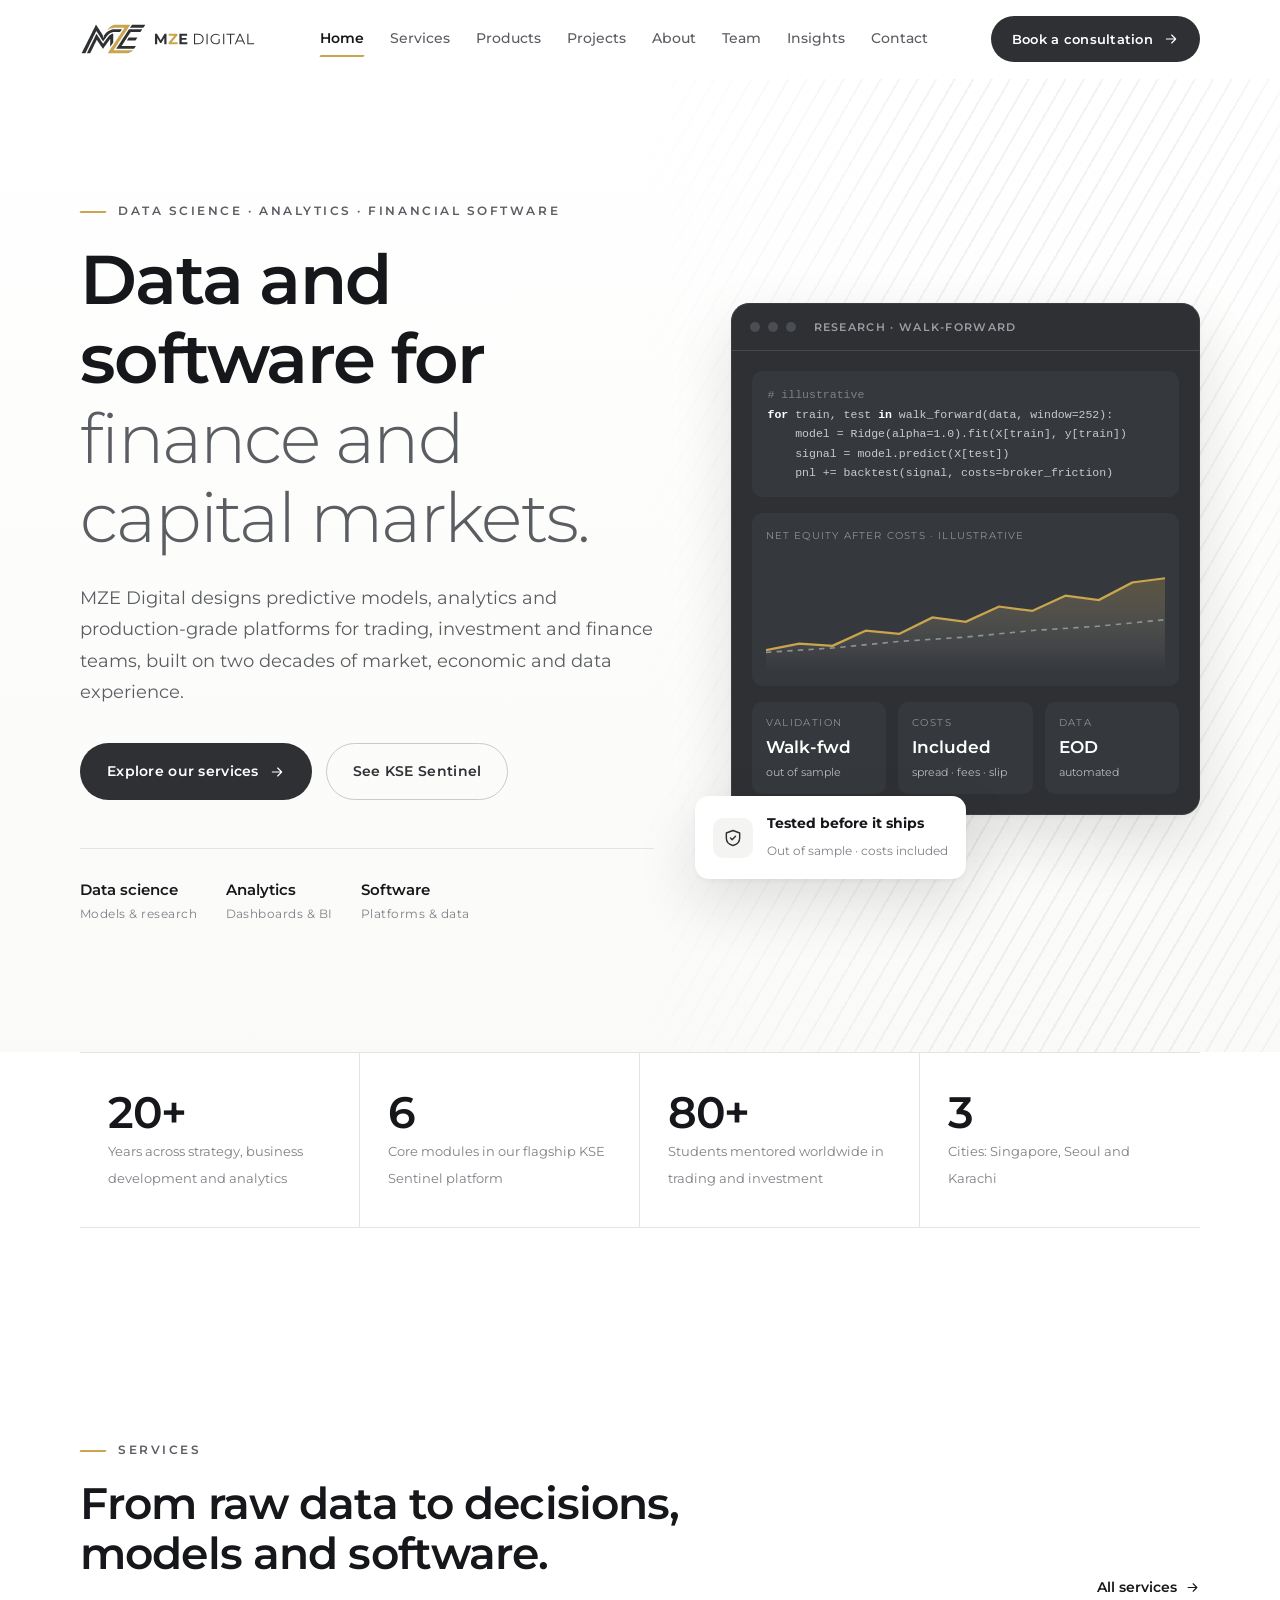
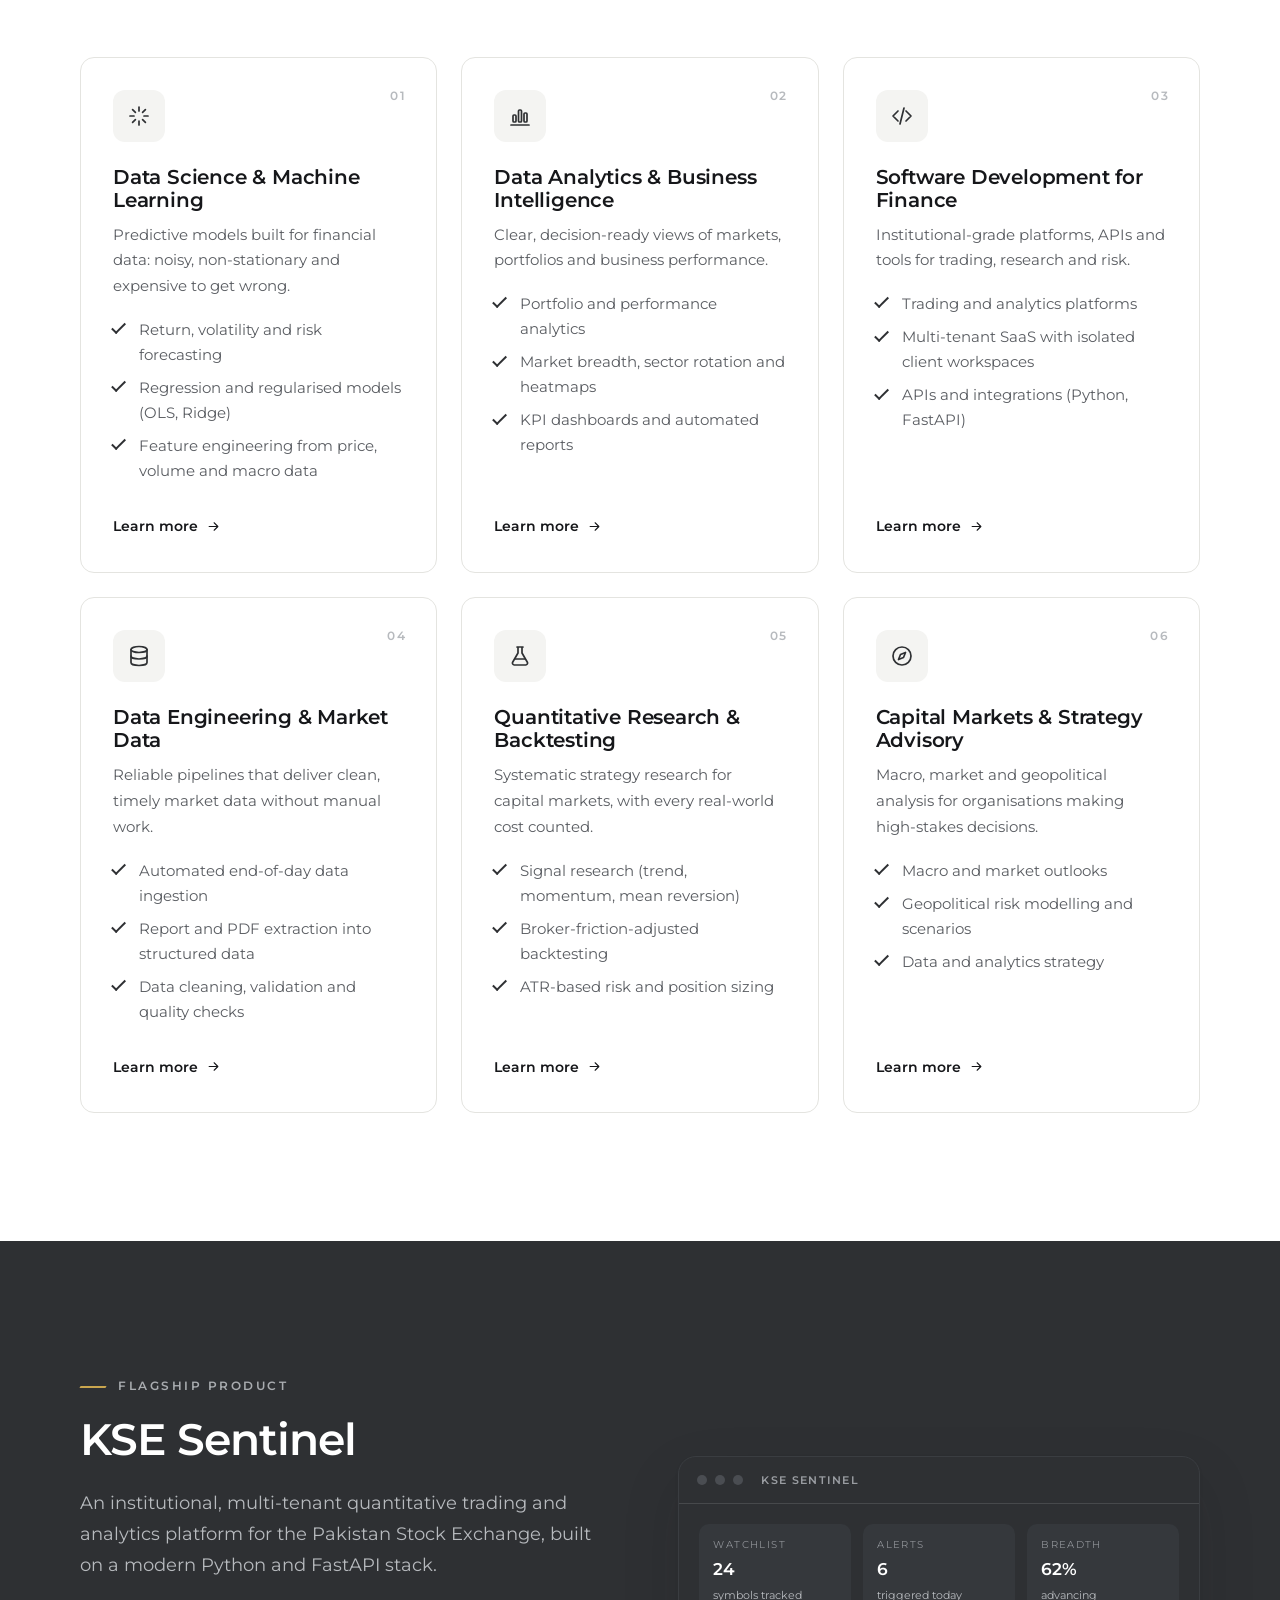
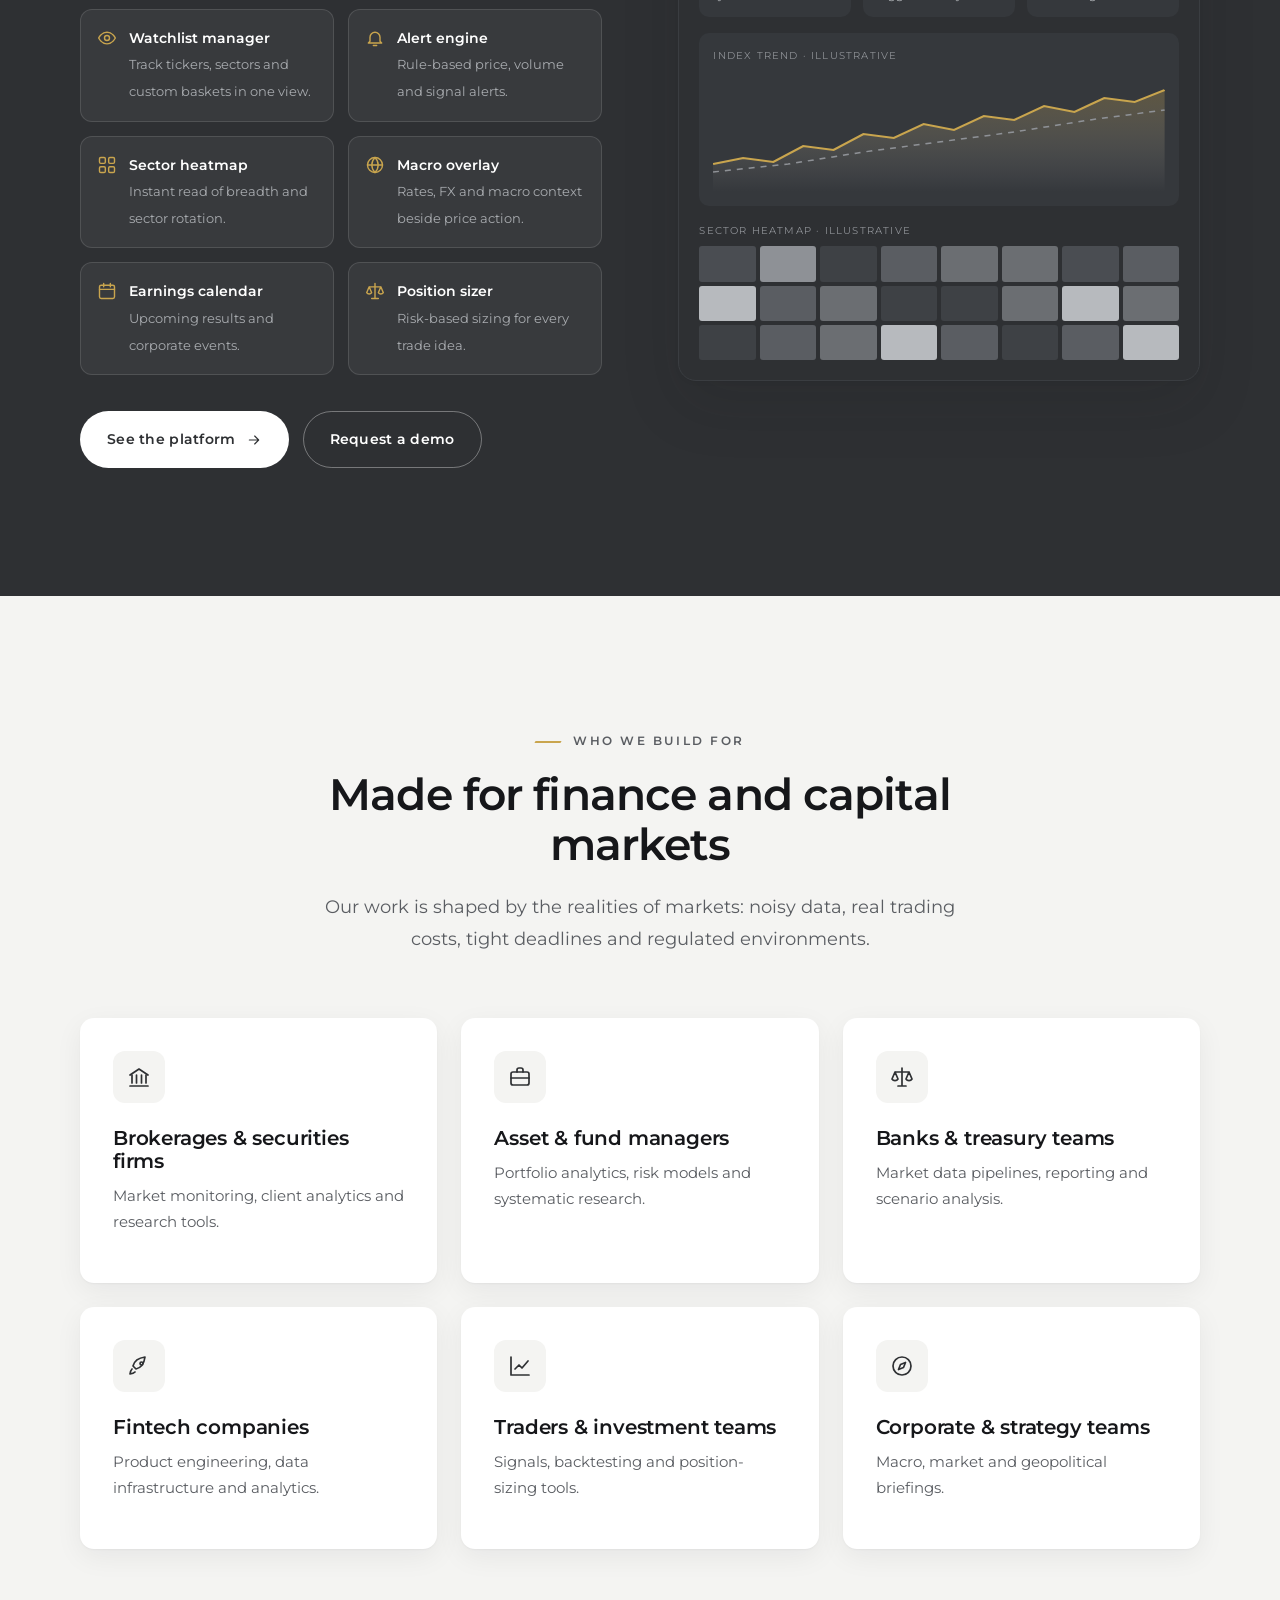
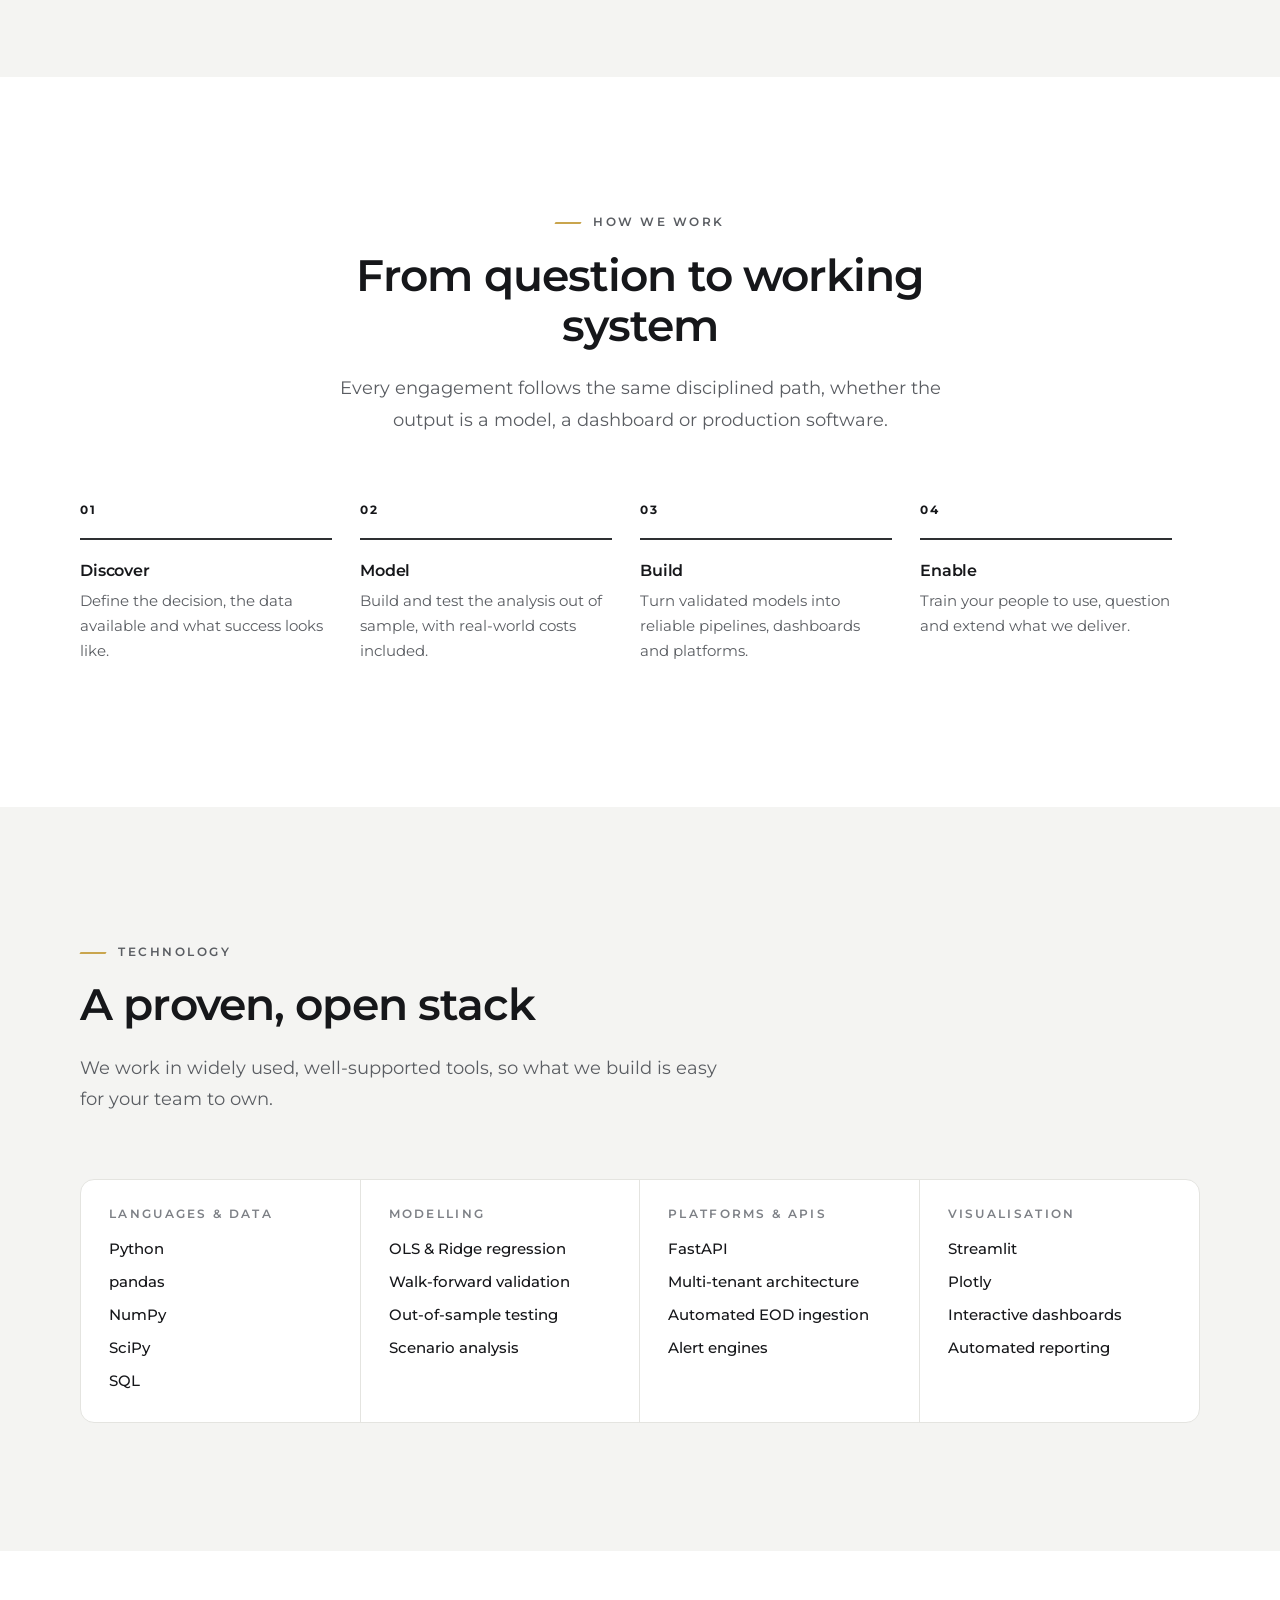
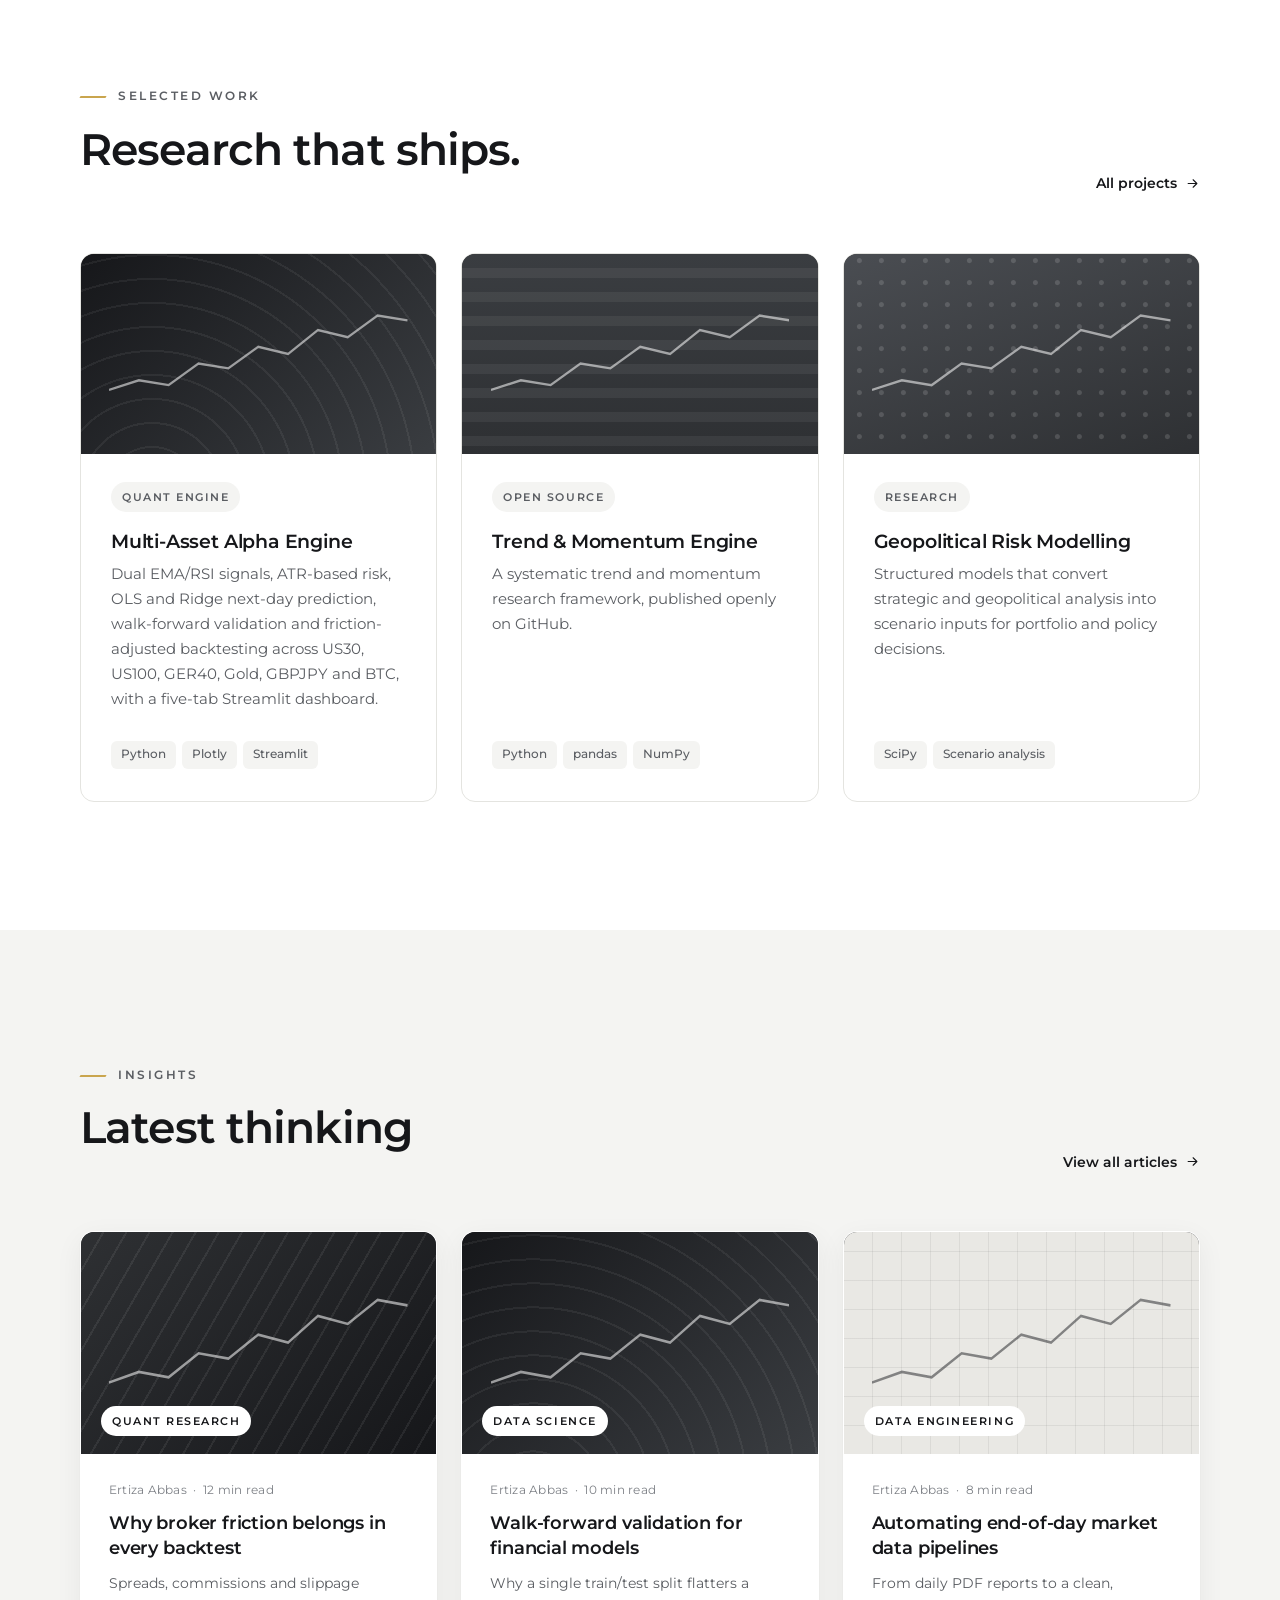
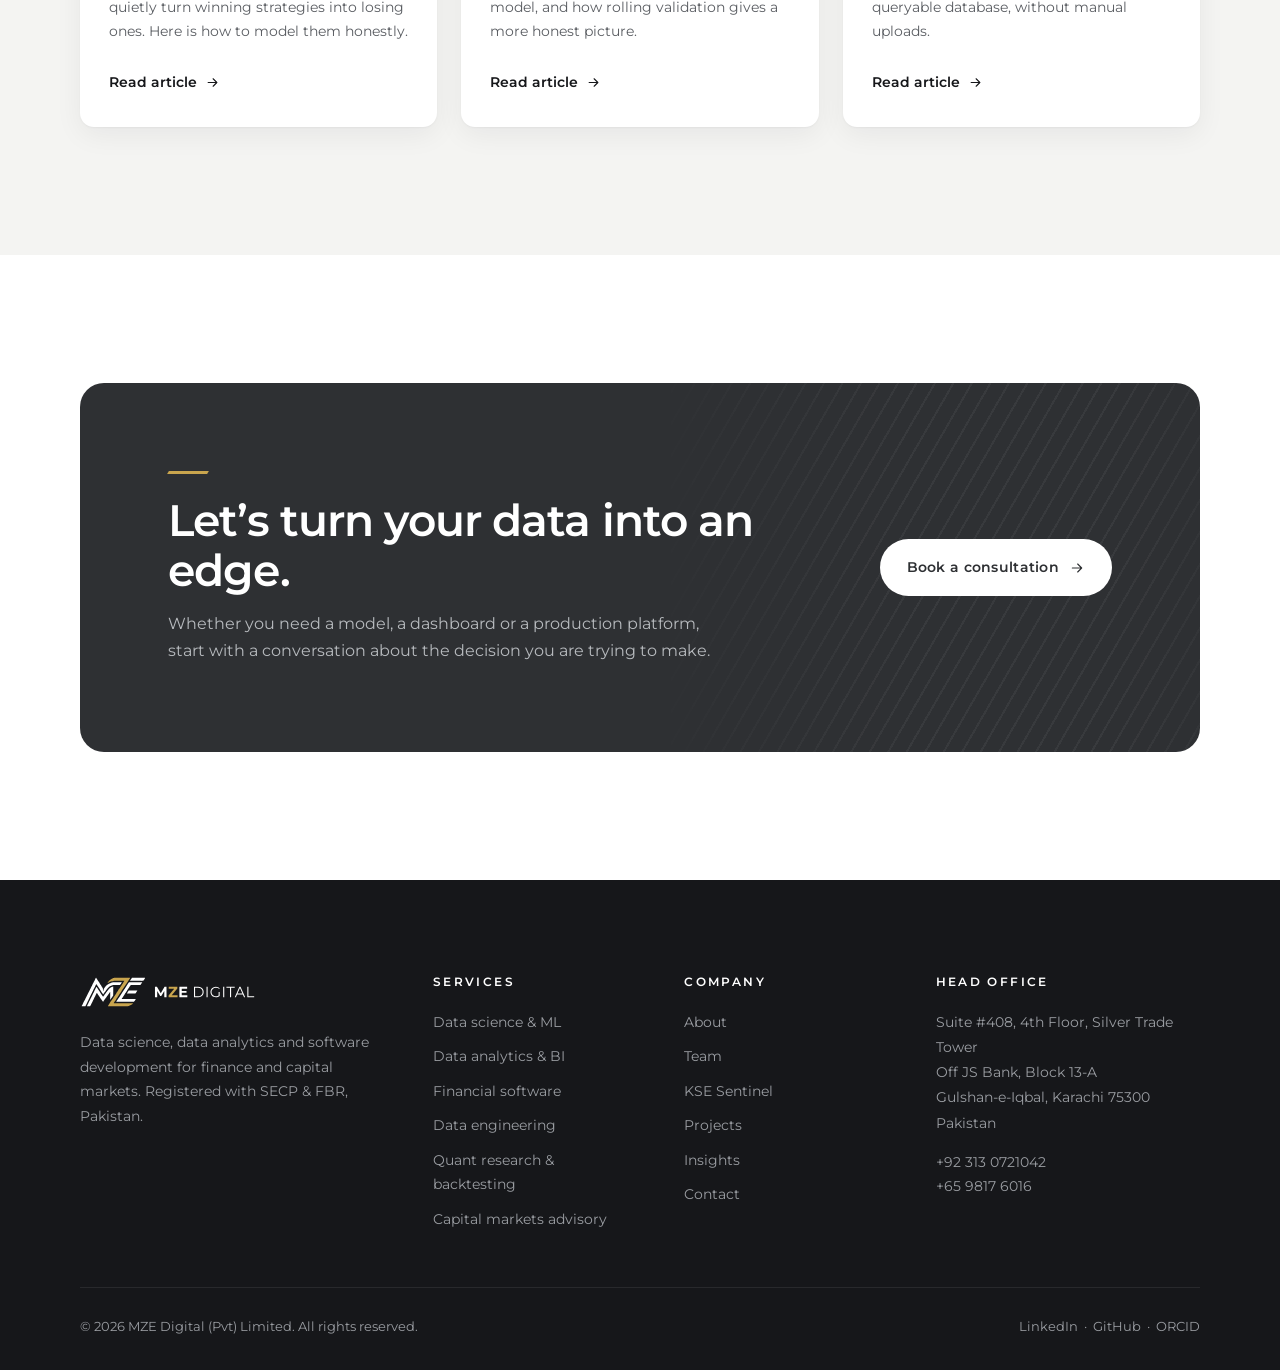
==== index.html @ d8ae5325 "MZE Digital website: services theme with gold-Z brand" ====
<!DOCTYPE html>
<html lang="en" class="no-js">
<head>
<meta charset="utf-8">
<meta name="viewport" content="width=device-width, initial-scale=1">
<title>MZE Digital — Data Science, Analytics & Software for Finance</title>
<meta name="description" content="MZE Digital builds predictive models, analytics and institutional-grade software for finance and capital markets.">
<link rel="canonical" href="https://www.mzedigital.com/">
<meta property="og:title" content="MZE Digital — Data Science, Analytics & Software for Finance">
<meta property="og:description" content="MZE Digital builds predictive models, analytics and institutional-grade software for finance and capital markets.">
<meta property="og:type" content="website">
<meta property="og:url" content="https://www.mzedigital.com/">
<meta property="og:image" content="https://www.mzedigital.com/assets/img/og-image.png">
<meta property="og:site_name" content="MZE Digital">
<meta name="twitter:card" content="summary_large_image">
<meta name="theme-color" content="#2E3033">
<link rel="icon" href="assets/img/favicon.ico" sizes="any">
<link rel="icon" href="assets/img/favicon.svg" type="image/svg+xml">
<link rel="apple-touch-icon" href="assets/img/apple-touch-icon.png">
<link rel="manifest" href="site.webmanifest">
<link rel="preload" href="assets/fonts/montserrat-latin-400-normal.woff2" as="font" type="font/woff2" crossorigin>
<link rel="preload" href="assets/fonts/montserrat-latin-600-normal.woff2" as="font" type="font/woff2" crossorigin>
<link rel="stylesheet" href="assets/css/style.css">
<script type="application/ld+json">{"@context": "https://schema.org", "@type": "Organization", "name": "MZE Digital (Pvt) Limited", "alternateName": "MZE Digital", "url": "https://www.mzedigital.com", "logo": "https://www.mzedigital.com/assets/img/icon-512.png", "description": "Data science, data analytics and software development for finance and capital markets.", "address": {"@type": "PostalAddress", "streetAddress": "Suite #408, 4th Floor, Silver Trade Tower, Off JS Bank, Block 13-A, Gulshan-e-Iqbal", "addressLocality": "Karachi", "postalCode": "75300", "addressCountry": "PK"}, "telephone": "+92-313-0721042", "founder": {"@type": "Person", "name": "Ertiza Abbas", "jobTitle": "Founder & CEO", "sameAs": ["https://www.linkedin.com/in/abbas-ertiza/", "https://github.com/ErtizaAbbas", "https://orcid.org/0009-0000-5529-1683"]}}</script>
</head>
<body data-page="index.html">
<a href="#main" class="skip-link">Skip to content</a>
<header class="site-header">
  <div class="container nav">
    <a class="brand" href="index.html" aria-label="MZE Digital home"><img src="assets/img/logo-horizontal-dark.svg" alt="MZE Digital" width="170" height="31"></a>
    <ul class="nav-links">
      <li><a href="index.html" aria-current="page">Home</a></li><li><a href="services.html">Services</a></li><li><a href="products.html">Products</a></li><li><a href="projects.html">Projects</a></li><li><a href="about.html">About</a></li><li><a href="team.html">Team</a></li><li><a href="blog.html">Insights</a></li><li><a href="contact.html">Contact</a></li>
      <li class="mobile-cta"><a class="btn btn--primary" href="contact.html" style="justify-content:center;border:0;color:#fff">Book a consultation</a></li>
    </ul>
    <div class="nav-cta">
      <a class="btn btn--primary" href="contact.html">Book a consultation <svg class="" viewBox="0 0 24 24" fill="none" stroke="currentColor" stroke-width="1.7" stroke-linecap="round" stroke-linejoin="round" aria-hidden="true"><path d="M5 12h14M13 6l6 6-6 6"/></svg></a>
      <button class="nav-toggle" aria-label="Open menu" aria-expanded="false"><span></span><span></span><span></span></button>
    </div>
  </div>
</header>
<main id="main">

<section class="hero">
  <div class="stripes"></div>
  <div class="container hero-grid">
    <div class="reveal">
      <span class="eyebrow">Data science · Analytics · Financial software</span>
      <h1>Data and software for <em>finance and capital markets.</em></h1>
      <p class="lead">MZE Digital designs predictive models, analytics and production-grade platforms for trading, investment and finance teams, built on two decades of market, economic and data experience.</p>
      <div class="btn-row">
        <a class="btn btn--primary" href="services.html">Explore our services <svg class="" viewBox="0 0 24 24" fill="none" stroke="currentColor" stroke-width="1.7" stroke-linecap="round" stroke-linejoin="round" aria-hidden="true"><path d="M5 12h14M13 6l6 6-6 6"/></svg></a>
        <a class="btn btn--ghost" href="products.html">See KSE Sentinel</a>
      </div>
      <div class="hero-meta">
        <div><strong>Data science</strong>Models &amp; research</div>
        <div><strong>Analytics</strong>Dashboards &amp; BI</div>
        <div><strong>Software</strong>Platforms &amp; data</div>
      </div>
    </div>
    <div class="hero-visual reveal">
      <div class="terminal" role="img" aria-label="Illustrative research notebook: walk-forward model validation">
  <div class="terminal-bar"><i></i><i></i><i></i><span>RESEARCH · WALK-FORWARD</span></div>
  <div class="terminal-body">
<div class="t-code"><span class="c"># illustrative</span>
<span class="k">for</span> train, test <span class="k">in</span> walk_forward(data, window=252):
    model = Ridge(alpha=1.0).fit(X[train], y[train])
    signal = model.predict(X[test])
    pnl += backtest(signal, costs=broker_friction)</div>
    <div class="t-chart"><span class="t-caption">Net equity after costs · illustrative</span>
      <svg viewBox="0 0 300 110" preserveAspectRatio="none">
        <defs><linearGradient id="g2" x1="0" y1="0" x2="0" y2="1"><stop offset="0" stop-color="#C9A54E" stop-opacity=".26"/><stop offset="1" stop-color="#fff" stop-opacity="0"/></linearGradient></defs>
        <path d="M0 90 L25 84 L50 86 L75 72 L100 75 L125 60 L150 64 L175 50 L200 54 L225 40 L250 44 L275 28 L300 24 L300 110 L0 110Z" fill="url(#g2)"/>
        <path d="M0 90 L25 84 L50 86 L75 72 L100 75 L125 60 L150 64 L175 50 L200 54 L225 40 L250 44 L275 28 L300 24" fill="none" stroke="#C9A54E" stroke-width="2"/>
        <path d="M0 92 L50 88 L100 82 L150 78 L200 72 L250 68 L300 62" fill="none" stroke="#8E9196" stroke-width="1.5" stroke-dasharray="4 4"/>
      </svg>
    </div>
    <div class="t-row">
      <div class="t-kpi"><small>Validation</small><b>Walk-fwd</b><em>out of sample</em></div>
      <div class="t-kpi"><small>Costs</small><b>Included</b><em>spread · fees · slip</em></div>
      <div class="t-kpi"><small>Data</small><b>EOD</b><em>automated</em></div>
    </div>
  </div>
</div>
      <div class="float-card"><div class="ic"><svg class="" viewBox="0 0 24 24" fill="none" stroke="currentColor" stroke-width="1.7" stroke-linecap="round" stroke-linejoin="round" aria-hidden="true"><path d="M12 3l8 3v6c0 5-3.5 8-8 9-4.5-1-8-4-8-9V6z"/><path d="M9 12l2 2 4-4"/></svg></div><div><b>Tested before it ships</b><span>Out of sample · costs included</span></div></div>
    </div>
  </div>
</section>

<section class="section--tight" style="padding-top:0">
  <div class="container">
    <div class="facts reveal">
      <div class="fact"><b>20+</b><span>Years across strategy, business development and analytics</span></div>
      <div class="fact"><b>6</b><span>Core modules in our flagship KSE Sentinel platform</span></div>
      <div class="fact"><b>80+</b><span>Students mentored worldwide in trading and investment</span></div>
      <div class="fact"><b>3</b><span>Cities: Singapore, Seoul and Karachi</span></div>
    </div>
  </div>
</section>

<section class="section">
  <div class="container">
    <div class="split-head">
      <div class="section-head reveal"><span class="eyebrow">Services</span><h2>From raw data to decisions, models and software.</h2></div>
      <a class="link-arrow reveal" href="services.html">All services <svg class="" viewBox="0 0 24 24" fill="none" stroke="currentColor" stroke-width="1.7" stroke-linecap="round" stroke-linejoin="round" aria-hidden="true"><path d="M5 12h14M13 6l6 6-6 6"/></svg></a>
    </div>
    <div class="grid grid-3"><a class="card hover reveal" href="services.html#data-science"><span class="card-num">01</span><div class="icon-box"><svg class="" viewBox="0 0 24 24" fill="none" stroke="currentColor" stroke-width="1.7" stroke-linecap="round" stroke-linejoin="round" aria-hidden="true"><path d="M12 3v4M12 17v4M3 12h4M17 12h4M5.6 5.6l2.8 2.8M15.6 15.6l2.8 2.8M5.6 18.4l2.8-2.8M15.6 8.4l2.8-2.8"/></svg></div><h3>Data Science & Machine Learning</h3><p>Predictive models built for financial data: noisy, non-stationary and expensive to get wrong.</p><ul class="ticks"><li>Return, volatility and risk forecasting</li><li>Regression and regularised models (OLS, Ridge)</li><li>Feature engineering from price, volume and macro data</li></ul><span class="link-arrow">Learn more <svg class="" viewBox="0 0 24 24" fill="none" stroke="currentColor" stroke-width="1.7" stroke-linecap="round" stroke-linejoin="round" aria-hidden="true"><path d="M5 12h14M13 6l6 6-6 6"/></svg></span></a><a class="card hover reveal" href="services.html#data-analytics"><span class="card-num">02</span><div class="icon-box"><svg class="" viewBox="0 0 24 24" fill="none" stroke="currentColor" stroke-width="1.7" stroke-linecap="round" stroke-linejoin="round" aria-hidden="true"><path d="M3 21h18"/><rect x="5" y="11" width="3" height="7" rx="1"/><rect x="10.5" y="6" width="3" height="12" rx="1"/><rect x="16" y="9" width="3" height="9" rx="1"/></svg></div><h3>Data Analytics & Business Intelligence</h3><p>Clear, decision-ready views of markets, portfolios and business performance.</p><ul class="ticks"><li>Portfolio and performance analytics</li><li>Market breadth, sector rotation and heatmaps</li><li>KPI dashboards and automated reports</li></ul><span class="link-arrow">Learn more <svg class="" viewBox="0 0 24 24" fill="none" stroke="currentColor" stroke-width="1.7" stroke-linecap="round" stroke-linejoin="round" aria-hidden="true"><path d="M5 12h14M13 6l6 6-6 6"/></svg></span></a><a class="card hover reveal" href="services.html#financial-software"><span class="card-num">03</span><div class="icon-box"><svg class="" viewBox="0 0 24 24" fill="none" stroke="currentColor" stroke-width="1.7" stroke-linecap="round" stroke-linejoin="round" aria-hidden="true"><path d="M8 7l-5 5 5 5M16 7l5 5-5 5M14 4l-4 16"/></svg></div><h3>Software Development for Finance</h3><p>Institutional-grade platforms, APIs and tools for trading, research and risk.</p><ul class="ticks"><li>Trading and analytics platforms</li><li>Multi-tenant SaaS with isolated client workspaces</li><li>APIs and integrations (Python, FastAPI)</li></ul><span class="link-arrow">Learn more <svg class="" viewBox="0 0 24 24" fill="none" stroke="currentColor" stroke-width="1.7" stroke-linecap="round" stroke-linejoin="round" aria-hidden="true"><path d="M5 12h14M13 6l6 6-6 6"/></svg></span></a><a class="card hover reveal" href="services.html#data-engineering"><span class="card-num">04</span><div class="icon-box"><svg class="" viewBox="0 0 24 24" fill="none" stroke="currentColor" stroke-width="1.7" stroke-linecap="round" stroke-linejoin="round" aria-hidden="true"><ellipse cx="12" cy="5.5" rx="8" ry="3"/><path d="M4 5.5v13c0 1.7 3.6 3 8 3s8-1.3 8-3v-13"/><path d="M4 12c0 1.7 3.6 3 8 3s8-1.3 8-3"/></svg></div><h3>Data Engineering & Market Data</h3><p>Reliable pipelines that deliver clean, timely market data without manual work.</p><ul class="ticks"><li>Automated end-of-day data ingestion</li><li>Report and PDF extraction into structured data</li><li>Data cleaning, validation and quality checks</li></ul><span class="link-arrow">Learn more <svg class="" viewBox="0 0 24 24" fill="none" stroke="currentColor" stroke-width="1.7" stroke-linecap="round" stroke-linejoin="round" aria-hidden="true"><path d="M5 12h14M13 6l6 6-6 6"/></svg></span></a><a class="card hover reveal" href="services.html#quant-research"><span class="card-num">05</span><div class="icon-box"><svg class="" viewBox="0 0 24 24" fill="none" stroke="currentColor" stroke-width="1.7" stroke-linecap="round" stroke-linejoin="round" aria-hidden="true"><path d="M9 3h6M10 3v6l-5.5 9.5A2 2 0 006.2 21h11.6a2 2 0 001.7-2.5L14 9V3"/><path d="M7.5 15h9"/></svg></div><h3>Quantitative Research & Backtesting</h3><p>Systematic strategy research for capital markets, with every real-world cost counted.</p><ul class="ticks"><li>Signal research (trend, momentum, mean reversion)</li><li>Broker-friction-adjusted backtesting</li><li>ATR-based risk and position sizing</li></ul><span class="link-arrow">Learn more <svg class="" viewBox="0 0 24 24" fill="none" stroke="currentColor" stroke-width="1.7" stroke-linecap="round" stroke-linejoin="round" aria-hidden="true"><path d="M5 12h14M13 6l6 6-6 6"/></svg></span></a><a class="card hover reveal" href="services.html#advisory"><span class="card-num">06</span><div class="icon-box"><svg class="" viewBox="0 0 24 24" fill="none" stroke="currentColor" stroke-width="1.7" stroke-linecap="round" stroke-linejoin="round" aria-hidden="true"><circle cx="12" cy="12" r="9"/><path d="M15.5 8.5l-2 5-5 2 2-5z"/></svg></div><h3>Capital Markets & Strategy Advisory</h3><p>Macro, market and geopolitical analysis for organisations making high-stakes decisions.</p><ul class="ticks"><li>Macro and market outlooks</li><li>Geopolitical risk modelling and scenarios</li><li>Data and analytics strategy</li></ul><span class="link-arrow">Learn more <svg class="" viewBox="0 0 24 24" fill="none" stroke="currentColor" stroke-width="1.7" stroke-linecap="round" stroke-linejoin="round" aria-hidden="true"><path d="M5 12h14M13 6l6 6-6 6"/></svg></span></a></div>
  </div>
</section>

<section class="section section--dark" style="position:relative;overflow:hidden">
  <div class="container feature">
    <div class="reveal">
      <span class="eyebrow">Flagship product</span>
      <h2>KSE Sentinel</h2>
      <p class="lead">An institutional, multi-tenant quantitative trading and analytics platform for the Pakistan Stock Exchange, built on a modern Python and FastAPI stack.</p>
      <div class="module-grid"><div class="module"><svg class="" viewBox="0 0 24 24" fill="none" stroke="currentColor" stroke-width="1.7" stroke-linecap="round" stroke-linejoin="round" aria-hidden="true"><path d="M2 12s3.6-7 10-7 10 7 10 7-3.6 7-10 7S2 12 2 12z"/><circle cx="12" cy="12" r="3"/></svg><div><b>Watchlist manager</b><span>Track tickers, sectors and custom baskets in one view.</span></div></div><div class="module"><svg class="" viewBox="0 0 24 24" fill="none" stroke="currentColor" stroke-width="1.7" stroke-linecap="round" stroke-linejoin="round" aria-hidden="true"><path d="M6 16V11a6 6 0 1112 0v5l2 2H4z"/><path d="M10 21h4"/></svg><div><b>Alert engine</b><span>Rule-based price, volume and signal alerts.</span></div></div><div class="module"><svg class="" viewBox="0 0 24 24" fill="none" stroke="currentColor" stroke-width="1.7" stroke-linecap="round" stroke-linejoin="round" aria-hidden="true"><rect x="3" y="3" width="7" height="7" rx="1.5"/><rect x="14" y="3" width="7" height="7" rx="1.5"/><rect x="3" y="14" width="7" height="7" rx="1.5"/><rect x="14" y="14" width="7" height="7" rx="1.5"/></svg><div><b>Sector heatmap</b><span>Instant read of breadth and sector rotation.</span></div></div><div class="module"><svg class="" viewBox="0 0 24 24" fill="none" stroke="currentColor" stroke-width="1.7" stroke-linecap="round" stroke-linejoin="round" aria-hidden="true"><circle cx="12" cy="12" r="9"/><path d="M3 12h18M12 3c2.5 2.5 3.8 5.5 3.8 9s-1.3 6.5-3.8 9c-2.5-2.5-3.8-5.5-3.8-9S9.5 5.5 12 3z"/></svg><div><b>Macro overlay</b><span>Rates, FX and macro context beside price action.</span></div></div><div class="module"><svg class="" viewBox="0 0 24 24" fill="none" stroke="currentColor" stroke-width="1.7" stroke-linecap="round" stroke-linejoin="round" aria-hidden="true"><rect x="3" y="5" width="18" height="16" rx="2"/><path d="M3 10h18M8 3v4M16 3v4"/></svg><div><b>Earnings calendar</b><span>Upcoming results and corporate events.</span></div></div><div class="module"><svg class="" viewBox="0 0 24 24" fill="none" stroke="currentColor" stroke-width="1.7" stroke-linecap="round" stroke-linejoin="round" aria-hidden="true"><path d="M12 3v18M5 7h14M5 7l-3 7a3.5 3.5 0 006 0zM19 7l-3 7a3.5 3.5 0 006 0zM8 21h8"/></svg><div><b>Position sizer</b><span>Risk-based sizing for every trade idea.</span></div></div></div>
      <div class="btn-row"><a class="btn btn--light" href="products.html">See the platform <svg class="" viewBox="0 0 24 24" fill="none" stroke="currentColor" stroke-width="1.7" stroke-linecap="round" stroke-linejoin="round" aria-hidden="true"><path d="M5 12h14M13 6l6 6-6 6"/></svg></a><a class="btn btn--outline-light" href="contact.html">Request a demo</a></div>
    </div>
    <div class="reveal hide-mobile"><div class="terminal" role="img" aria-label="Illustrative KSE Sentinel dashboard">
  <div class="terminal-bar"><i></i><i></i><i></i><span>KSE SENTINEL</span></div>
  <div class="terminal-body">
    <div class="t-row">
      <div class="t-kpi"><small>Watchlist</small><b>24</b><em>symbols tracked</em></div>
      <div class="t-kpi"><small>Alerts</small><b>6</b><em>triggered today</em></div>
      <div class="t-kpi"><small>Breadth</small><b>62%</b><em>advancing</em></div>
    </div>
    <div class="t-chart"><span class="t-caption">Index trend · illustrative</span>
      <svg viewBox="0 0 300 120" preserveAspectRatio="none">
        <defs><linearGradient id="g" x1="0" y1="0" x2="0" y2="1"><stop offset="0" stop-color="#C9A54E" stop-opacity=".28"/><stop offset="1" stop-color="#fff" stop-opacity="0"/></linearGradient></defs>
        <path d="M0 92 L20 86 L40 90 L60 74 L80 78 L100 62 L120 66 L140 52 L160 58 L180 44 L200 48 L220 34 L240 40 L260 26 L280 30 L300 18 L300 120 L0 120Z" fill="url(#g)"/>
        <path d="M0 92 L20 86 L40 90 L60 74 L80 78 L100 62 L120 66 L140 52 L160 58 L180 44 L200 48 L220 34 L240 40 L260 26 L280 30 L300 18" fill="none" stroke="#C9A54E" stroke-width="2"/>
        <path d="M0 100 L50 92 L100 80 L150 70 L200 60 L250 48 L300 38" fill="none" stroke="#8E9196" stroke-width="1.5" stroke-dasharray="4 4"/>
      </svg>
    </div>
    <div><span class="t-caption">Sector heatmap · illustrative</span><div class="t-heat"><i style="background:#4A4D52"></i><i style="background:#8E9196"></i><i style="background:#3E4145"></i><i style="background:#5A5D62"></i><i style="background:#6B6E72"></i><i style="background:#6B6E72"></i><i style="background:#4A4D52"></i><i style="background:#5A5D62"></i><i style="background:#B7BABE"></i><i style="background:#5A5D62"></i><i style="background:#6B6E72"></i><i style="background:#3E4145"></i><i style="background:#3E4145"></i><i style="background:#6B6E72"></i><i style="background:#B7BABE"></i><i style="background:#6B6E72"></i><i style="background:#3E4145"></i><i style="background:#5A5D62"></i><i style="background:#6B6E72"></i><i style="background:#B7BABE"></i><i style="background:#5A5D62"></i><i style="background:#3E4145"></i><i style="background:#5A5D62"></i><i style="background:#B7BABE"></i></div></div>
  </div>
</div></div>
  </div>
</section>

<section class="section section--paper">
  <div class="container">
    <div class="section-head center reveal"><span class="eyebrow">Who we build for</span><h2>Made for finance and capital markets</h2><p class="lead">Our work is shaped by the realities of markets: noisy data, real trading costs, tight deadlines and regulated environments.</p></div>
    <div class="grid grid-3">
      <div class="card reveal"><div class="icon-box"><svg class="" viewBox="0 0 24 24" fill="none" stroke="currentColor" stroke-width="1.7" stroke-linecap="round" stroke-linejoin="round" aria-hidden="true"><path d="M3 10l9-6 9 6"/><path d="M5 10v8M9.5 10v8M14.5 10v8M19 10v8M3 21h18"/></svg></div><h3>Brokerages & securities firms</h3><p>Market monitoring, client analytics and research tools.</p></div><div class="card reveal"><div class="icon-box"><svg class="" viewBox="0 0 24 24" fill="none" stroke="currentColor" stroke-width="1.7" stroke-linecap="round" stroke-linejoin="round" aria-hidden="true"><rect x="3" y="7" width="18" height="13" rx="2"/><path d="M9 7V5a2 2 0 012-2h2a2 2 0 012 2v2M3 13h18"/></svg></div><h3>Asset & fund managers</h3><p>Portfolio analytics, risk models and systematic research.</p></div><div class="card reveal"><div class="icon-box"><svg class="" viewBox="0 0 24 24" fill="none" stroke="currentColor" stroke-width="1.7" stroke-linecap="round" stroke-linejoin="round" aria-hidden="true"><path d="M12 3v18M5 7h14M5 7l-3 7a3.5 3.5 0 006 0zM19 7l-3 7a3.5 3.5 0 006 0zM8 21h8"/></svg></div><h3>Banks & treasury teams</h3><p>Market data pipelines, reporting and scenario analysis.</p></div><div class="card reveal"><div class="icon-box"><svg class="" viewBox="0 0 24 24" fill="none" stroke="currentColor" stroke-width="1.7" stroke-linecap="round" stroke-linejoin="round" aria-hidden="true"><path d="M5 15c-1.5 1.5-2 5-2 5s3.5-.5 5-2"/><path d="M9 15l-3-3c1-4 4.5-8 12-9-1 7.5-5 11-9 12z"/><circle cx="14.5" cy="9.5" r="1.5"/></svg></div><h3>Fintech companies</h3><p>Product engineering, data infrastructure and analytics.</p></div><div class="card reveal"><div class="icon-box"><svg class="" viewBox="0 0 24 24" fill="none" stroke="currentColor" stroke-width="1.7" stroke-linecap="round" stroke-linejoin="round" aria-hidden="true"><path d="M3 3v18h18"/><path d="M7 15l4-4 3 3 6-7"/></svg></div><h3>Traders & investment teams</h3><p>Signals, backtesting and position-sizing tools.</p></div><div class="card reveal"><div class="icon-box"><svg class="" viewBox="0 0 24 24" fill="none" stroke="currentColor" stroke-width="1.7" stroke-linecap="round" stroke-linejoin="round" aria-hidden="true"><circle cx="12" cy="12" r="9"/><path d="M15.5 8.5l-2 5-5 2 2-5z"/></svg></div><h3>Corporate & strategy teams</h3><p>Macro, market and geopolitical briefings.</p></div>
    </div>
  </div>
</section>

<section class="section">
  <div class="container">
    <div class="section-head center reveal"><span class="eyebrow">How we work</span><h2>From question to working system</h2><p class="lead">Every engagement follows the same disciplined path, whether the output is a model, a dashboard or production software.</p></div>
    <div class="steps">
      <div class="step reveal"><h4>Discover</h4><p>Define the decision, the data available and what success looks like.</p></div>
      <div class="step reveal"><h4>Model</h4><p>Build and test the analysis out of sample, with real-world costs included.</p></div>
      <div class="step reveal"><h4>Build</h4><p>Turn validated models into reliable pipelines, dashboards and platforms.</p></div>
      <div class="step reveal"><h4>Enable</h4><p>Train your people to use, question and extend what we deliver.</p></div>
    </div>
  </div>
</section>

<section class="section section--paper">
  <div class="container">
    <div class="section-head reveal"><span class="eyebrow">Technology</span><h2>A proven, open stack</h2><p class="lead">We work in widely used, well-supported tools, so what we build is easy for your team to own.</p></div>
    <div class="stack-table reveal"><div><h4>Languages & data</h4><ul><li>Python</li><li>pandas</li><li>NumPy</li><li>SciPy</li><li>SQL</li></ul></div><div><h4>Modelling</h4><ul><li>OLS & Ridge regression</li><li>Walk-forward validation</li><li>Out-of-sample testing</li><li>Scenario analysis</li></ul></div><div><h4>Platforms & APIs</h4><ul><li>FastAPI</li><li>Multi-tenant architecture</li><li>Automated EOD ingestion</li><li>Alert engines</li></ul></div><div><h4>Visualisation</h4><ul><li>Streamlit</li><li>Plotly</li><li>Interactive dashboards</li><li>Automated reporting</li></ul></div></div>
  </div>
</section>

<section class="section">
  <div class="container">
    <div class="split-head">
      <div class="section-head reveal"><span class="eyebrow">Selected work</span><h2>Research that ships.</h2></div>
      <a class="link-arrow reveal" href="projects.html">All projects <svg class="" viewBox="0 0 24 24" fill="none" stroke="currentColor" stroke-width="1.7" stroke-linecap="round" stroke-linejoin="round" aria-hidden="true"><path d="M5 12h14M13 6l6 6-6 6"/></svg></a>
    </div>
    <div class="grid grid-3"><a class="card project reveal" data-cat="data-science research analytics" href="projects.html"><div class="post-thumb"><div class="pattern pat-4"></div><svg class="chartline" viewBox="0 0 300 100" preserveAspectRatio="none"><path d="M0 80 L30 72 L60 76 L90 58 L120 62 L150 44 L180 50 L210 30 L240 36 L270 18 L300 22" fill="none" stroke="#ffffff" stroke-opacity=".55" stroke-width="2"/></svg></div><div class="project-body"><div class="tags"><span class="tag">Quant Engine</span></div><h3>Multi-Asset Alpha Engine</h3><p>Dual EMA/RSI signals, ATR-based risk, OLS and Ridge next-day prediction, walk-forward validation and friction-adjusted backtesting across US30, US100, GER40, Gold, GBPJPY and BTC, with a five-tab Streamlit dashboard.</p><div class="stack"><span>Python</span><span>Plotly</span><span>Streamlit</span></div></div></a><a class="card project reveal" data-cat="research" href="projects.html"><div class="post-thumb"><div class="pattern pat-6"></div><svg class="chartline" viewBox="0 0 300 100" preserveAspectRatio="none"><path d="M0 80 L30 72 L60 76 L90 58 L120 62 L150 44 L180 50 L210 30 L240 36 L270 18 L300 22" fill="none" stroke="#ffffff" stroke-opacity=".55" stroke-width="2"/></svg></div><div class="project-body"><div class="tags"><span class="tag">Open Source</span></div><h3>Trend & Momentum Engine</h3><p>A systematic trend and momentum research framework, published openly on GitHub.</p><div class="stack"><span>Python</span><span>pandas</span><span>NumPy</span></div></div></a><a class="card project reveal" data-cat="research data-science" href="projects.html"><div class="post-thumb"><div class="pattern pat-2"></div><svg class="chartline" viewBox="0 0 300 100" preserveAspectRatio="none"><path d="M0 80 L30 72 L60 76 L90 58 L120 62 L150 44 L180 50 L210 30 L240 36 L270 18 L300 22" fill="none" stroke="#ffffff" stroke-opacity=".55" stroke-width="2"/></svg></div><div class="project-body"><div class="tags"><span class="tag">Research</span></div><h3>Geopolitical Risk Modelling</h3><p>Structured models that convert strategic and geopolitical analysis into scenario inputs for portfolio and policy decisions.</p><div class="stack"><span>SciPy</span><span>Scenario analysis</span></div></div></a></div>
  </div>
</section>

<section class="section section--paper">
  <div class="container">
    <div class="split-head">
      <div class="section-head reveal"><span class="eyebrow">Insights</span><h2>Latest thinking</h2></div>
      <a class="link-arrow reveal" href="blog.html">View all articles <svg class="" viewBox="0 0 24 24" fill="none" stroke="currentColor" stroke-width="1.7" stroke-linecap="round" stroke-linejoin="round" aria-hidden="true"><path d="M5 12h14M13 6l6 6-6 6"/></svg></a>
    </div>
    <div class="grid grid-3"><a class="card post-card reveal" href="article.html" data-cat="research">
  <div class="post-thumb"><div class="pattern pat-1"></div><svg class="chartline" viewBox="0 0 300 100" preserveAspectRatio="none"><path d="M0 80 L30 72 L60 76 L90 58 L120 62 L150 44 L180 50 L210 30 L240 36 L270 18 L300 22" fill="none" stroke="#ffffff" stroke-opacity=".55" stroke-width="2"/></svg><div class="cat"><span class="tag">Quant Research</span></div></div>
  <div class="post-body"><div class="post-meta">Ertiza Abbas &nbsp;·&nbsp; 12 min read</div><h3>Why broker friction belongs in every backtest</h3><p>Spreads, commissions and slippage quietly turn winning strategies into losing ones. Here is how to model them honestly.</p><span class="link-arrow">Read article <svg class="" viewBox="0 0 24 24" fill="none" stroke="currentColor" stroke-width="1.7" stroke-linecap="round" stroke-linejoin="round" aria-hidden="true"><path d="M5 12h14M13 6l6 6-6 6"/></svg></span></div>
</a><a class="card post-card reveal" href="article.html" data-cat="data-science">
  <div class="post-thumb"><div class="pattern pat-4"></div><svg class="chartline" viewBox="0 0 300 100" preserveAspectRatio="none"><path d="M0 80 L30 72 L60 76 L90 58 L120 62 L150 44 L180 50 L210 30 L240 36 L270 18 L300 22" fill="none" stroke="#ffffff" stroke-opacity=".55" stroke-width="2"/></svg><div class="cat"><span class="tag">Data Science</span></div></div>
  <div class="post-body"><div class="post-meta">Ertiza Abbas &nbsp;·&nbsp; 10 min read</div><h3>Walk-forward validation for financial models</h3><p>Why a single train/test split flatters a model, and how rolling validation gives a more honest picture.</p><span class="link-arrow">Read article <svg class="" viewBox="0 0 24 24" fill="none" stroke="currentColor" stroke-width="1.7" stroke-linecap="round" stroke-linejoin="round" aria-hidden="true"><path d="M5 12h14M13 6l6 6-6 6"/></svg></span></div>
</a><a class="card post-card reveal" href="article.html" data-cat="engineering">
  <div class="post-thumb"><div class="pattern pat-3"></div><svg class="chartline" viewBox="0 0 300 100" preserveAspectRatio="none"><path d="M0 80 L30 72 L60 76 L90 58 L120 62 L150 44 L180 50 L210 30 L240 36 L270 18 L300 22" fill="none" stroke="#2E3033" stroke-opacity=".55" stroke-width="2"/></svg><div class="cat"><span class="tag">Data Engineering</span></div></div>
  <div class="post-body"><div class="post-meta">Ertiza Abbas &nbsp;·&nbsp; 8 min read</div><h3>Automating end-of-day market data pipelines</h3><p>From daily PDF reports to a clean, queryable database, without manual uploads.</p><span class="link-arrow">Read article <svg class="" viewBox="0 0 24 24" fill="none" stroke="currentColor" stroke-width="1.7" stroke-linecap="round" stroke-linejoin="round" aria-hidden="true"><path d="M5 12h14M13 6l6 6-6 6"/></svg></span></div>
</a></div>
  </div>
</section>
<section class="section">
  <div class="container">
    <div class="cta reveal">
      <div class="stripes"></div>
      <div><h2>Let’s turn your data into an edge.</h2><p>Whether you need a model, a dashboard or a production platform, start with a conversation about the decision you are trying to make.</p></div>
      <div class="btn-row"><a class="btn btn--light" href="contact.html">Book a consultation <svg class="" viewBox="0 0 24 24" fill="none" stroke="currentColor" stroke-width="1.7" stroke-linecap="round" stroke-linejoin="round" aria-hidden="true"><path d="M5 12h14M13 6l6 6-6 6"/></svg></a></div>
    </div>
  </div>
</section></main>
<footer class="site-footer">
  <div class="container">
    <div class="footer-grid">
      <div>
        <img src="assets/img/logo-horizontal-light.svg" alt="MZE Digital" width="170" height="31">
        <p style="max-width:330px">Data science, data analytics and software development for finance and capital markets. Registered with SECP &amp; FBR, Pakistan.</p>
      </div>
      <div>
        <h4>Services</h4>
        <ul><li><a href="services.html#data-science">Data science & ML</a></li><li><a href="services.html#data-analytics">Data analytics & BI</a></li><li><a href="services.html#financial-software">Financial software</a></li><li><a href="services.html#data-engineering">Data engineering</a></li><li><a href="services.html#quant-research">Quant research & backtesting</a></li><li><a href="services.html#advisory">Capital markets advisory</a></li></ul>
      </div>
      <div>
        <h4>Company</h4>
        <ul><li><a href="about.html">About</a></li><li><a href="team.html">Team</a></li><li><a href="products.html">KSE Sentinel</a></li><li><a href="projects.html">Projects</a></li><li><a href="blog.html">Insights</a></li><li><a href="contact.html">Contact</a></li></ul>
      </div>
      <div>
        <h4>Head office</h4>
        <address>Suite #408, 4th Floor, Silver Trade Tower<br>Off JS Bank, Block 13-A<br>Gulshan-e-Iqbal, Karachi 75300<br>Pakistan</address>
        <p style="margin-top:14px"><a href="tel:+923130721042">+92 313 0721042</a><br><a href="tel:+6598176016">+65 9817 6016</a></p>
      </div>
    </div>
    <div class="footer-bottom">
      <span>&copy; <span data-year>2026</span> MZE Digital (Pvt) Limited. All rights reserved.</span>
      <span><a href="https://www.linkedin.com/in/abbas-ertiza/" target="_blank" rel="noopener">LinkedIn</a> &nbsp;·&nbsp; <a href="https://github.com/ErtizaAbbas" target="_blank" rel="noopener">GitHub</a> &nbsp;·&nbsp; <a href="https://orcid.org/0009-0000-5529-1683" target="_blank" rel="noopener">ORCID</a></span>
    </div>
  </div>
</footer>
<script src="assets/js/main.js"></script>
</body>
</html>
---- assets/css/style.css ----
/* ==========================================================================
   MZE Digital — website theme
   Brand v1.1: charcoal + white with a gold accent (#C9A54E, the Z), Montserrat, slanted parallel-line motif
   Focus: data science, data analytics and software for finance & capital markets
   ========================================================================== */

@font-face { font-family: "Montserrat"; font-weight: 300; font-display: swap; src: url("../fonts/montserrat-latin-300-normal.woff2") format("woff2"); }
@font-face { font-family: "Montserrat"; font-weight: 400; font-display: swap; src: url("../fonts/montserrat-latin-400-normal.woff2") format("woff2"); }
@font-face { font-family: "Montserrat"; font-weight: 500; font-display: swap; src: url("../fonts/montserrat-latin-500-normal.woff2") format("woff2"); }
@font-face { font-family: "Montserrat"; font-weight: 600; font-display: swap; src: url("../fonts/montserrat-latin-600-normal.woff2") format("woff2"); }
@font-face { font-family: "Montserrat"; font-weight: 700; font-display: swap; src: url("../fonts/montserrat-latin-700-normal.woff2") format("woff2"); }

:root {
  --ink: #16171A;
  --charcoal: #2E3033;
  --charcoal-2: #3A3D41;
  --graphite: #5A5D62;
  --muted: #7D8086;
  --line: #E4E4E0;
  --line-dark: rgba(255,255,255,.12);
  --paper: #F4F4F2;
  --paper-2: #FAFAF8;
  --white: #FFFFFF;
  --gold: #C9A54E;              /* brand accent (the Z) — use sparingly, never for small text on white */
  --radius: 14px;
  --radius-sm: 8px;
  --shadow: 0 1px 2px rgba(22,23,26,.04), 0 8px 28px rgba(22,23,26,.06);
  --shadow-lg: 0 2px 4px rgba(22,23,26,.04), 0 24px 60px rgba(22,23,26,.12);
  --container: 1200px;
  --gutter: clamp(20px, 4vw, 40px);
  --section: clamp(72px, 10vw, 128px);
  --font: "Montserrat", system-ui, -apple-system, "Segoe UI", sans-serif;
  --mono: ui-monospace, "SFMono-Regular", Menlo, Consolas, monospace;
  --ease: cubic-bezier(.2,.7,.2,1);
}

*, *::before, *::after { box-sizing: border-box; }
html { scroll-behavior: smooth; -webkit-text-size-adjust: 100%; }
body {
  margin: 0; font-family: var(--font); font-weight: 400; font-size: 16px; line-height: 1.7;
  color: var(--charcoal); background: var(--white);
  -webkit-font-smoothing: antialiased; text-rendering: optimizeLegibility;
}
img, svg { max-width: 100%; display: block; }
a { color: inherit; text-decoration: none; }
p { margin: 0 0 1em; }
h1, h2, h3, h4 { color: var(--ink); line-height: 1.15; margin: 0 0 .5em; letter-spacing: -.01em; }
h1 { font-size: clamp(2.4rem, 5.4vw, 4.4rem); font-weight: 600; letter-spacing: -.025em; }
h2 { font-size: clamp(1.9rem, 3.4vw, 2.8rem); font-weight: 600; letter-spacing: -.02em; }
h3 { font-size: 1.25rem; font-weight: 600; }
h4 { font-size: 1rem; font-weight: 600; }
::selection { background: var(--charcoal); color: #fff; }
:focus-visible { outline: 2px solid var(--charcoal); outline-offset: 3px; border-radius: 4px; }
.skip-link { position: absolute; left: -9999px; top: 8px; z-index: 100; background: var(--charcoal); color: #fff; padding: 10px 16px; border-radius: 8px; }
.skip-link:focus { left: 8px; }

.container { width: 100%; max-width: var(--container); margin: 0 auto; padding: 0 var(--gutter); }
.section { padding: var(--section) 0; }
.section--paper { background: var(--paper); }
.section--dark { background: var(--charcoal); color: #C9CBCE; }
.section--dark h1, .section--dark h2, .section--dark h3, .section--dark h4 { color: #fff; }
.section--tight { padding: calc(var(--section) * .6) 0; }

.eyebrow {
  display: inline-flex; align-items: center; gap: 12px;
  font-size: .72rem; font-weight: 600; letter-spacing: .22em; text-transform: uppercase; color: var(--graphite);
  margin-bottom: 18px;
}
.eyebrow::before { content: ""; width: 26px; height: 2px; background: var(--gold); transform: skewX(-30deg); }
.section--dark .eyebrow { color: #A9ACB0; }
.lead { font-size: clamp(1.05rem, 1.4vw, 1.2rem); line-height: 1.75; color: var(--graphite); max-width: 640px; }
.section--dark .lead { color: #B7BABE; }
.muted { color: var(--muted); }
.center { text-align: center; }
.center .lead { margin-left: auto; margin-right: auto; }
.section-head { max-width: 720px; margin-bottom: clamp(40px, 6vw, 64px); }
.section-head.center { margin-left: auto; margin-right: auto; }
.split-head { display: flex; justify-content: space-between; align-items: end; gap: 32px; flex-wrap: wrap; margin-bottom: clamp(40px, 6vw, 56px); }
.split-head .section-head { margin-bottom: 0; }

/* ---------- buttons ---------- */
.btn {
  display: inline-flex; align-items: center; gap: 10px; padding: 15px 26px; border-radius: 999px;
  font-size: .9rem; font-weight: 600; letter-spacing: .02em; border: 1.5px solid transparent;
  transition: transform .25s var(--ease), background .25s, color .25s, border-color .25s, box-shadow .25s;
  cursor: pointer; font-family: inherit; white-space: nowrap;
}
.btn svg { width: 16px; height: 16px; transition: transform .25s var(--ease); }
.btn:hover svg { transform: translateX(3px); }
.btn--primary { background: var(--charcoal); color: #fff; }
.btn--primary:hover { background: var(--ink); box-shadow: 0 10px 24px rgba(22,23,26,.2); transform: translateY(-1px); }
.btn--ghost { border-color: #C9CBCE; color: var(--charcoal); }
.btn--ghost:hover { border-color: var(--charcoal); }
.btn--light { background: #fff; color: var(--charcoal); }
.btn--light:hover { transform: translateY(-1px); box-shadow: 0 10px 24px rgba(0,0,0,.25); }
.btn--outline-light { border-color: rgba(255,255,255,.35); color: #fff; }
.btn--outline-light:hover { border-color: #fff; }
.btn-row { display: flex; gap: 14px; flex-wrap: wrap; }
.link-arrow { display: inline-flex; align-items: center; gap: 8px; font-weight: 600; font-size: .9rem; color: var(--ink); border-bottom: 1.5px solid transparent; transition: border-color .2s, gap .2s; }
.link-arrow:hover { border-color: currentColor; gap: 12px; }
.link-arrow svg { width: 15px; height: 15px; }
.section--dark .link-arrow { color: #fff; }

/* ---------- header ---------- */
.site-header {
  position: sticky; top: 0; z-index: 50; background: rgba(255,255,255,.86);
  backdrop-filter: saturate(1.4) blur(14px); -webkit-backdrop-filter: saturate(1.4) blur(14px);
  border-bottom: 1px solid transparent; transition: border-color .3s, background .3s;
}
.site-header.is-scrolled { border-color: var(--line); background: rgba(255,255,255,.94); }
.nav { display: flex; align-items: center; justify-content: space-between; height: 78px; gap: 20px; }
.brand img { height: 32px; width: auto; }
.nav-links { display: flex; align-items: center; gap: 2px; list-style: none; margin: 0; padding: 0; }
.nav-links a {
  display: block; padding: 10px 12px; font-size: .85rem; font-weight: 500; color: var(--graphite);
  border-radius: 999px; transition: color .2s, background .2s;
}
.nav-links a:hover { color: var(--ink); background: var(--paper); }
.nav-links a { position: relative; }
.nav-links a[aria-current="page"] { color: var(--ink); font-weight: 600; }
.nav-links a[aria-current="page"]::after { content: ""; position: absolute; left: 12px; right: 12px; bottom: 4px; height: 2px; background: var(--gold); transform: skewX(-30deg); }
.nav-cta { display: flex; align-items: center; gap: 10px; }
.nav-cta .btn { padding: 11px 20px; font-size: .84rem; }
.nav-toggle { display: none; width: 44px; height: 44px; border: 0; background: transparent; cursor: pointer; position: relative; }
.nav-toggle span { position: absolute; left: 11px; right: 11px; height: 2px; background: var(--ink); transition: transform .3s var(--ease), opacity .2s; }
.nav-toggle span:nth-child(1) { top: 16px; } .nav-toggle span:nth-child(2) { top: 21px; } .nav-toggle span:nth-child(3) { top: 26px; }
.nav-open .nav-toggle span:nth-child(1) { transform: translateY(5px) rotate(45deg); }
.nav-open .nav-toggle span:nth-child(2) { opacity: 0; }
.nav-open .nav-toggle span:nth-child(3) { transform: translateY(-5px) rotate(-45deg); }
.mobile-cta { display: none; }

/* ---------- hero ---------- */
.hero { position: relative; overflow: hidden; padding: clamp(64px, 9vw, 120px) 0 clamp(72px, 10vw, 128px); background: linear-gradient(180deg, #fff 0%, var(--paper-2) 100%); }
.hero-grid { display: grid; grid-template-columns: 1.1fr .9fr; gap: clamp(40px, 6vw, 80px); align-items: center; position: relative; z-index: 2; }
.hero h1 { margin-bottom: 24px; }
.hero h1 em { font-style: normal; font-weight: 300; color: var(--graphite); }
.hero .lead { margin-bottom: 36px; }
.hero-meta { display: flex; gap: 28px; margin-top: 48px; padding-top: 28px; border-top: 1px solid var(--line); flex-wrap: wrap; }
.hero-meta div { font-size: .78rem; color: var(--muted); letter-spacing: .04em; }
.hero-meta strong { display: block; font-size: .95rem; color: var(--ink); font-weight: 600; letter-spacing: 0; }
.stripes {
  position: absolute; pointer-events: none; z-index: 1;
  background: repeating-linear-gradient(-60deg, transparent 0 14px, rgba(46,48,51,.06) 14px 16px);
  -webkit-mask-image: linear-gradient(90deg, transparent, #000 40%, #000 70%, transparent);
          mask-image: linear-gradient(90deg, transparent, #000 40%, #000 70%, transparent);
}
.hero .stripes { right: -10%; top: 0; bottom: 0; width: 60%; }

/* hero visual: terminal card */
.hero-visual { position: relative; }
.terminal {
  background: var(--charcoal); border-radius: 18px; box-shadow: var(--shadow-lg); color: #C9CBCE; overflow: hidden;
  border: 1px solid #3A3D41; font-size: .78rem;
}
.terminal-bar { display: flex; align-items: center; gap: 8px; padding: 14px 18px; border-bottom: 1px solid var(--line-dark); }
.terminal-bar i { width: 10px; height: 10px; border-radius: 50%; background: #4A4D52; display: block; }
.terminal-bar span { margin-left: 10px; font-weight: 600; letter-spacing: .12em; font-size: .68rem; color: #9A9DA2; }
.terminal-body { padding: 20px; display: grid; gap: 16px; }
.t-row { display: grid; grid-template-columns: repeat(3, 1fr); gap: 12px; }
.t-kpi { background: #35383C; border-radius: 10px; padding: 12px 14px; }
.t-kpi small { display: block; font-size: .62rem; letter-spacing: .14em; color: #8E9196; text-transform: uppercase; }
.t-kpi b { display: block; color: #fff; font-size: 1.05rem; font-weight: 600; margin-top: 2px; }
.t-kpi em { font-style: normal; font-size: .68rem; color: #B7BABE; }
.t-chart { background: #35383C; border-radius: 10px; padding: 14px; }
.t-chart svg { width: 100%; height: 120px; }
.t-heat { display: grid; grid-template-columns: repeat(8, 1fr); gap: 4px; }
.t-heat i { aspect-ratio: 1.6; border-radius: 3px; display: block; }
.t-caption { font-size: .62rem; color: #8E9196; letter-spacing: .12em; text-transform: uppercase; margin-bottom: 8px; display: block; }
.t-code { font-family: var(--mono); font-size: .72rem; line-height: 1.7; background: #35383C; border-radius: 10px; padding: 14px 16px; color: #C9CBCE; white-space: pre; overflow: hidden; }
.t-code .k { color: #fff; font-weight: 600; } .t-code .c { color: #7D8086; }
.float-card {
  position: absolute; left: -36px; bottom: -64px; background: #fff; border-radius: 14px; padding: 16px 18px;
  box-shadow: var(--shadow-lg); display: flex; gap: 14px; align-items: center; min-width: 230px; z-index: 3;
}
.float-card .ic { width: 40px; height: 40px; border-radius: 10px; background: var(--paper); display: grid; place-items: center; }
.float-card .ic svg { width: 20px; height: 20px; }
.float-card b { display: block; font-size: .88rem; color: var(--ink); }
.float-card span { font-size: .74rem; color: var(--muted); }

/* ---------- facts ---------- */
.facts { display: grid; grid-template-columns: repeat(4, 1fr); border-top: 1px solid var(--line); border-bottom: 1px solid var(--line); }
.fact { padding: 36px 28px; border-right: 1px solid var(--line); }
.fact:last-child { border-right: 0; }
.fact b { display: block; font-size: clamp(2rem, 3.4vw, 2.8rem); font-weight: 600; color: var(--ink); letter-spacing: -.03em; line-height: 1.1; }
.fact span { font-size: .84rem; color: var(--muted); }

/* ---------- cards / grids ---------- */
.grid { display: grid; gap: 24px; }
.grid-2 { grid-template-columns: repeat(2, 1fr); }
.grid-3 { grid-template-columns: repeat(3, 1fr); }
.grid-4 { grid-template-columns: repeat(4, 1fr); }
.card {
  background: #fff; border: 1px solid var(--line); border-radius: var(--radius); padding: 32px;
  transition: transform .35s var(--ease), box-shadow .35s var(--ease), border-color .35s;
  position: relative; display: flex; flex-direction: column;
}
a.card:hover, .card.hover:hover { transform: translateY(-4px); box-shadow: var(--shadow-lg); border-color: transparent; }
.card h3 { margin-bottom: 10px; }
.card p { color: var(--graphite); font-size: .95rem; }
.card .link-arrow { margin-top: auto; padding-top: 12px; align-self: flex-start; }
.icon-box {
  width: 52px; height: 52px; border-radius: 12px; background: var(--paper); display: grid; place-items: center; margin-bottom: 24px;
  transition: background .3s, color .3s;
}
.icon-box svg { width: 24px; height: 24px; stroke: var(--charcoal); }
.card:hover .icon-box { background: var(--charcoal); }
.card:hover .icon-box svg { stroke: #fff; }
.card.hover:hover .card-num { color: var(--gold); }
.card-num { position: absolute; top: 28px; right: 30px; font-size: .75rem; font-weight: 600; letter-spacing: .12em; color: #B7BABE; }
.section--paper .card { border-color: transparent; box-shadow: var(--shadow); }
.ticks { list-style: none; padding: 0; margin: 4px 0 18px; display: grid; gap: 8px; }
.ticks li { position: relative; padding-left: 26px; font-size: .92rem; color: var(--graphite); }
.ticks li::before {
  content: ""; position: absolute; left: 0; top: .55em; width: 14px; height: 7px;
  border-left: 2px solid var(--charcoal); border-bottom: 2px solid var(--charcoal); transform: rotate(-45deg) translate(1px, -3px);
}
.section--dark .ticks li { color: #C9CBCE; }
.section--dark .ticks li::before { border-color: var(--gold); }
.tag {
  display: inline-block; font-size: .68rem; font-weight: 600; letter-spacing: .14em; text-transform: uppercase;
  padding: 6px 11px; border-radius: 999px; background: var(--paper); color: var(--graphite);
}
.tags { display: flex; gap: 8px; flex-wrap: wrap; margin-bottom: 18px; }
.section--paper .tag { background: #fff; }
.section--paper .card .tag, .section--paper .card .stack span { background: var(--paper); }
.post-thumb .cat .tag { background: #fff !important; }
.section--dark .tag { background: rgba(255,255,255,.08); color: #C9CBCE; }
.section--dark :focus-visible, .cta :focus-visible, .site-footer :focus-visible { outline-color: var(--gold); }

/* ---------- feature (product) split ---------- */
.feature { display: grid; grid-template-columns: 1fr 1fr; gap: clamp(40px, 6vw, 88px); align-items: center; }
.feature.reverse > :first-child { order: 2; }
.module-grid { display: grid; grid-template-columns: repeat(2, 1fr); gap: 14px; margin: 28px 0 36px; }
.module { display: flex; gap: 12px; align-items: flex-start; padding: 16px; border-radius: 12px; background: rgba(255,255,255,.05); border: 1px solid var(--line-dark); }
.module svg { width: 20px; height: 20px; stroke: var(--gold); flex-shrink: 0; margin-top: 2px; }
.module b { display: block; color: #fff; font-size: .9rem; font-weight: 600; }
.module span { font-size: .8rem; color: #A9ACB0; line-height: 1.5; }
.section:not(.section--dark) .module { background: var(--paper); border-color: transparent; }
.section:not(.section--dark) .module svg { stroke: var(--charcoal); }
.section:not(.section--dark) .module b { color: var(--ink); }
.section:not(.section--dark) .module span { color: var(--graphite); }

/* ---------- process ---------- */
.steps { display: grid; grid-template-columns: repeat(4, 1fr); gap: 0; counter-reset: s; }
.step { padding: 0 28px 0 0; position: relative; }
.step::before {
  counter-increment: s; content: "0" counter(s); display: block; font-size: .78rem; font-weight: 700; letter-spacing: .14em;
  color: var(--ink); padding-bottom: 18px; margin-bottom: 22px; border-bottom: 2px solid var(--charcoal);
}
.step p { font-size: .92rem; color: var(--graphite); }
.section--dark .step::before { color: #fff; border-color: var(--gold); }
.section--dark .step p { color: #B7BABE; }

/* ---------- services (new) ---------- */
.svc-row { display: grid; grid-template-columns: 90px 1.1fr 1fr; gap: clamp(24px, 4vw, 56px); padding: 48px 0; border-top: 1px solid var(--line); align-items: start; scroll-margin-top: 100px; }
.svc-row:last-child { border-bottom: 1px solid var(--line); }
.svc-row .num { font-size: .8rem; font-weight: 700; letter-spacing: .16em; color: var(--muted); padding-top: 8px; }
.svc-row h3 { font-size: clamp(1.4rem, 2.2vw, 1.8rem); margin-bottom: 14px; }
.svc-row p { color: var(--graphite); }
.svc-row .icon-box { margin-bottom: 18px; }
.svc-row h4 { font-size: .72rem; letter-spacing: .2em; text-transform: uppercase; color: var(--muted); margin: 0 0 14px; }
.svc-row .ticks { margin-bottom: 24px; }
.chips { display: flex; flex-wrap: wrap; gap: 8px; }
.chips span { font-size: .78rem; font-weight: 500; padding: 7px 13px; border-radius: 999px; border: 1px solid var(--line); color: var(--graphite); background: #fff; }
.section--dark .chips span { border-color: var(--line-dark); background: transparent; color: #C9CBCE; }
.svc-index { display: flex; flex-wrap: wrap; gap: 8px; margin-top: 32px; }
.svc-index a { font-size: .82rem; font-weight: 500; padding: 9px 16px; border-radius: 999px; border: 1px solid var(--line); background: #fff; color: var(--graphite); transition: all .2s; }
.svc-index a:hover { border-color: var(--charcoal); color: var(--ink); }
.sector { padding: 26px; border-radius: var(--radius); border: 1px solid var(--line-dark); background: rgba(255,255,255,.04); }
.sector svg { width: 22px; height: 22px; stroke: var(--gold); margin-bottom: 16px; }
.sector h4 { color: #fff; margin-bottom: 6px; }
.sector p { font-size: .86rem; color: #A9ACB0; margin: 0; line-height: 1.6; }
.stack-table { display: grid; grid-template-columns: repeat(4, 1fr); gap: 0; border: 1px solid var(--line); border-radius: var(--radius); overflow: hidden; background: #fff; }
.stack-table > div { padding: 28px; border-right: 1px solid var(--line); }
.stack-table > div:last-child { border-right: 0; }
.stack-table h4 { font-size: .72rem; letter-spacing: .2em; text-transform: uppercase; color: var(--muted); margin-bottom: 16px; }
.stack-table ul { list-style: none; padding: 0; margin: 0; display: grid; gap: 8px; font-size: .92rem; color: var(--ink); font-weight: 500; }

/* ---------- books ---------- */
.book { display: flex; flex-direction: column; gap: 18px; }
.book-cover {
  aspect-ratio: 2/3; border-radius: 6px 12px 12px 6px; background: var(--charcoal); color: #fff; padding: 26px 22px;
  display: flex; flex-direction: column; justify-content: space-between; position: relative; overflow: hidden;
  box-shadow: inset 6px 0 0 rgba(0,0,0,.25), var(--shadow); transition: transform .35s var(--ease), box-shadow .35s var(--ease);
}
.book:hover .book-cover { transform: translateY(-6px) rotate(-1deg); box-shadow: inset 6px 0 0 rgba(0,0,0,.25), var(--shadow-lg); }
.book-cover::after {
  content: ""; position: absolute; inset: 0; opacity: .5;
  background: repeating-linear-gradient(-60deg, transparent 0 12px, rgba(255,255,255,.06) 12px 14px);
}
.book-cover small { font-size: .6rem; letter-spacing: .24em; color: #A9ACB0; position: relative; z-index: 1; }
.book-cover b { font-size: 1.35rem; font-weight: 600; line-height: 1.2; position: relative; z-index: 1; }
.book-cover.v2 { background: #4A4D52; } .book-cover.v3 { background: var(--ink); } .book-cover.v4 { background: #F0EFEB; color: var(--ink); box-shadow: inset 6px 0 0 rgba(0,0,0,.06), var(--shadow); }
.book-cover.v4::after { background: repeating-linear-gradient(-60deg, transparent 0 12px, rgba(0,0,0,.05) 12px 14px); }
.book-cover.v4 small { color: var(--muted); }
.book h4 { margin: 0; } .book p { font-size: .86rem; color: var(--muted); margin: 0; }

/* ---------- blog cards ---------- */
.post-card { padding: 0; overflow: hidden; }
.post-thumb { aspect-ratio: 16/10; position: relative; overflow: hidden; background: var(--charcoal); }
.post-thumb .pattern { position: absolute; inset: 0; transition: transform .6s var(--ease); }
a.card:hover .post-thumb .pattern { transform: scale(1.06); }
.post-thumb .cat { position: absolute; left: 20px; bottom: 18px; z-index: 2; }
.post-thumb .cat .tag { background: #fff; color: var(--ink); }
.post-body { padding: 26px 28px 30px; display: flex; flex-direction: column; flex: 1; }
.post-meta { font-size: .76rem; color: var(--muted); margin-bottom: 10px; letter-spacing: .02em; }
.post-body h3 { font-size: 1.15rem; line-height: 1.35; margin-bottom: 10px; }
.post-body p { font-size: .9rem; }
.pat-1 { background: linear-gradient(135deg, #2E3033, #16171A); }
.pat-1::after, .pat-2::after, .pat-3::after, .pat-4::after, .pat-5::after, .pat-6::after { content: ""; position: absolute; inset: 0; }
.pat-1::after { background: repeating-linear-gradient(-60deg, transparent 0 18px, rgba(255,255,255,.07) 18px 20px); }
.pat-2 { background: linear-gradient(160deg, #4A4D52, #2E3033); }
.pat-2::after { background: radial-gradient(circle at 70% 30%, rgba(255,255,255,.14) 0 2px, transparent 3px) 0 0/22px 22px; }
.pat-3 { background: #E9E8E4; }
.pat-3::after { background: repeating-linear-gradient(90deg, transparent 0 28px, rgba(46,48,51,.08) 28px 29px), repeating-linear-gradient(0deg, transparent 0 28px, rgba(46,48,51,.08) 28px 29px); }
.pat-4 { background: linear-gradient(135deg, #16171A, #3A3D41); }
.pat-4::after { background: repeating-radial-gradient(circle at 20% 120%, transparent 0 22px, rgba(255,255,255,.06) 22px 24px); }
.pat-5 { background: #D9D8D3; }
.pat-5::after { background: repeating-linear-gradient(-60deg, transparent 0 10px, rgba(46,48,51,.1) 10px 12px); }
.pat-6 { background: linear-gradient(180deg, #3A3D41, #2E3033); }
.pat-6::after { background: linear-gradient(transparent 60%, rgba(255,255,255,.06) 60%) 0 0/100% 24px; }
.post-thumb svg.chartline { position: absolute; inset: 20% 8% 20% 8%; z-index: 1; width: 84%; height: 60%; }

/* ---------- team ---------- */
.person { text-align: left; }
.avatar {
  aspect-ratio: 4/5; border-radius: var(--radius); background: var(--paper); margin-bottom: 20px; position: relative; overflow: hidden;
  display: grid; place-items: center;
}
.avatar img { position: absolute; inset: 0; width: 100%; height: 100%; object-fit: cover; }
.avatar::before { content: ""; position: absolute; inset: 0; background: repeating-linear-gradient(-60deg, transparent 0 14px, rgba(46,48,51,.06) 14px 16px); }
.avatar span { position: relative; font-size: 3rem; font-weight: 300; color: var(--charcoal); letter-spacing: .04em; }
.avatar.dark { background: var(--charcoal); } .avatar.dark span { color: #fff; }
.avatar.dark::before { background: repeating-linear-gradient(-60deg, transparent 0 14px, rgba(255,255,255,.06) 14px 16px); }
.person h3 { margin-bottom: 2px; font-size: 1.1rem; }
.person .role { font-size: .78rem; letter-spacing: .14em; text-transform: uppercase; color: var(--muted); font-weight: 600; margin-bottom: 12px; display: block; }
.person p { font-size: .9rem; color: var(--graphite); }
.leader { display: grid; grid-template-columns: 380px 1fr; gap: clamp(32px, 6vw, 80px); align-items: start; }
.leader .avatar { aspect-ratio: 4/5; margin: 0; }
.leader .avatar span { font-size: 5rem; }
.cred-list { display: grid; grid-template-columns: repeat(2, 1fr); gap: 12px 28px; margin: 28px 0; }
.cred-list div { padding: 14px 0; border-top: 1px solid var(--line); font-size: .9rem; color: var(--graphite); }
.cred-list b { display: block; color: var(--ink); font-size: .92rem; }
.placeholder-note { font-size: .78rem; color: var(--muted); border: 1px dashed #C9CBCE; border-radius: 10px; padding: 12px 16px; margin-top: 28px; }

/* ---------- page hero ---------- */
.page-hero { position: relative; overflow: hidden; padding: clamp(72px, 10vw, 128px) 0 clamp(56px, 7vw, 88px); background: var(--paper-2); border-bottom: 1px solid var(--line); }
.page-hero .stripes { right: -5%; top: 0; bottom: 0; width: 50%; }
.page-hero .container { position: relative; z-index: 2; }
.page-hero h1 { font-size: clamp(2.2rem, 4.6vw, 3.6rem); max-width: 860px; }
.crumbs { font-size: .78rem; color: var(--muted); margin-bottom: 24px; letter-spacing: .04em; }
.crumbs a:hover { color: var(--ink); }

/* ---------- about ---------- */
.office { padding: 28px; border-radius: var(--radius); background: rgba(255,255,255,.05); border: 1px solid var(--line-dark); }
.office small { font-size: .7rem; letter-spacing: .2em; text-transform: uppercase; color: var(--gold); font-weight: 600; }
.office h3 { margin: 8px 0 8px; }
.office p { font-size: .9rem; margin: 0; color: #B7BABE; }
.quote { font-size: clamp(1.4rem, 2.6vw, 2rem); line-height: 1.45; font-weight: 300; color: var(--ink); letter-spacing: -.01em; max-width: 900px; }
.quote b { font-weight: 600; }

/* ---------- projects ---------- */
.filters { display: flex; gap: 8px; flex-wrap: wrap; }
.filter { padding: 9px 18px; border-radius: 999px; border: 1px solid var(--line); background: #fff; font: inherit; font-size: .82rem; font-weight: 500; color: var(--graphite); cursor: pointer; transition: all .2s; }
.filter:hover { border-color: var(--charcoal); color: var(--ink); }
.filter.active { background: var(--charcoal); border-color: var(--charcoal); color: #fff; }
.project { padding: 0; overflow: hidden; }
.project .post-thumb { aspect-ratio: 16/9; }
.project-body { padding: 28px 30px 32px; display: flex; flex-direction: column; flex: 1; }
.project-body h3 { font-size: 1.2rem; }
.project-body p { font-size: .92rem; }
.stack { display: flex; flex-wrap: wrap; gap: 6px; margin-top: auto; padding-top: 14px; }
.stack span { font-size: .72rem; font-weight: 500; padding: 4px 10px; border-radius: 6px; background: var(--paper); color: var(--graphite); }
.is-hidden { display: none !important; }

/* ---------- products ---------- */
.product-hero-card { background: var(--charcoal); color: #C9CBCE; border-radius: 22px; padding: clamp(32px, 5vw, 64px); position: relative; overflow: hidden; }
.product-hero-card .stripes { right: -10%; top: 0; bottom: 0; width: 55%; background: repeating-linear-gradient(-60deg, transparent 0 14px, rgba(255,255,255,.05) 14px 16px); }
.product-hero-card > *:not(.stripes) { position: relative; z-index: 2; }
.product-hero-card h2 { color: #fff; }
.product-hero-card .lead { color: #B7BABE; }
.product-hero-card .eyebrow { color: #A9ACB0; }
.product-hero-card .ticks li { color: #C9CBCE; }
.product-hero-card .ticks li::before { border-color: var(--gold); }
.price-card { padding: 36px; }
.price-card .tag { align-self: flex-start; margin-bottom: 20px; }
.price-card h3 { font-size: 1.35rem; }
.price-card.featured { background: var(--charcoal); color: #C9CBCE; border-color: var(--charcoal); }
.price-card.featured h3 { color: #fff; } .price-card.featured p { color: #B7BABE; }
.price-card.featured .ticks li { color: #C9CBCE; } .price-card.featured .ticks li::before { border-color: var(--gold); }
.price-card.featured .tag { background: rgba(255,255,255,.1); color: #fff; }
.price-card .btn { margin-top: auto; justify-content: center; }

/* ---------- blog page ---------- */
.featured-post { display: grid; grid-template-columns: 1.2fr 1fr; gap: 0; padding: 0; overflow: hidden; }
.featured-post .post-thumb { aspect-ratio: auto; min-height: 380px; }
.featured-post .post-body { padding: clamp(28px, 4vw, 52px); justify-content: center; }
.featured-post h3 { font-size: clamp(1.4rem, 2.4vw, 2rem); line-height: 1.25; }
.newsletter { display: flex; gap: 10px; max-width: 480px; flex-wrap: wrap; }
.newsletter input { flex: 1; min-width: 0; }
.newsletter .form-success { flex-basis: 100%; }

/* ---------- article ---------- */
.article { max-width: 760px; margin: 0 auto; }
.article-header { max-width: 860px; margin: 0 auto; text-align: center; }
.article-header h1 { font-size: clamp(2rem, 4.2vw, 3.2rem); }
.byline { display: inline-flex; align-items: center; gap: 12px; font-size: .86rem; color: var(--muted); margin-top: 12px; }
.byline .mini { width: 40px; height: 40px; border-radius: 50%; background: var(--charcoal); color: #fff; display: grid; place-items: center; font-size: .78rem; font-weight: 600; }
.byline b { color: var(--ink); display: block; text-align: left; }
.article-cover { max-width: 1040px; margin: clamp(40px, 6vw, 64px) auto; aspect-ratio: 21/9; border-radius: 18px; position: relative; overflow: hidden; }
.prose { font-size: 1.08rem; line-height: 1.85; color: #3A3D41; }
.prose h2 { font-size: 1.7rem; margin: 2em 0 .6em; }
.prose h3 { font-size: 1.25rem; margin: 1.8em 0 .5em; }
.prose blockquote { margin: 2em 0; padding: 4px 0 4px 28px; border-left: 3px solid var(--charcoal); font-size: 1.3rem; line-height: 1.6; font-weight: 300; color: var(--ink); }
.prose ul { padding-left: 1.2em; } .prose li { margin-bottom: .5em; }
.prose code { font-size: .88em; background: var(--paper); padding: 2px 6px; border-radius: 5px; }
.prose .callout { background: var(--paper); border-radius: 14px; padding: 24px 28px; font-size: .98rem; margin: 2em 0; }
.prose .formula { text-align: center; font-size: 1.5rem; font-weight: 600; color: var(--ink); padding: 28px; border-top: 1px solid var(--line); border-bottom: 1px solid var(--line); margin: 2em 0; letter-spacing: .02em; }
.article-footer { display: flex; justify-content: space-between; align-items: center; gap: 20px; flex-wrap: wrap; border-top: 1px solid var(--line); padding-top: 28px; margin-top: 48px; }
.author-box { display: flex; gap: 20px; align-items: center; background: var(--paper); border-radius: 16px; padding: 28px; margin-top: 40px; }
.author-box .mini { width: 64px; height: 64px; border-radius: 50%; background: var(--charcoal); color: #fff; display: grid; place-items: center; font-weight: 600; flex-shrink: 0; }
.author-box p { margin: 4px 0 0; font-size: .9rem; color: var(--graphite); }

/* ---------- contact ---------- */
.contact-grid { display: grid; grid-template-columns: .9fr 1.1fr; gap: clamp(40px, 6vw, 80px); }
.contact-item { display: flex; gap: 18px; padding: 24px 0; border-bottom: 1px solid var(--line); }
.contact-item:first-child { padding-top: 0; }
.contact-item .icon-box { margin: 0; flex-shrink: 0; width: 46px; height: 46px; }
.contact-item small { display: block; font-size: .72rem; letter-spacing: .16em; text-transform: uppercase; color: var(--muted); font-weight: 600; margin-bottom: 4px; }
.contact-item b, .contact-item a { color: var(--ink); font-weight: 500; font-size: .98rem; }
.contact-item a:hover { text-decoration: underline; }
.form { background: #fff; border: 1px solid var(--line); border-radius: 20px; padding: clamp(28px, 4vw, 44px); box-shadow: var(--shadow); }
.form-row { display: grid; grid-template-columns: 1fr 1fr; gap: 16px; }
.field { margin-bottom: 18px; }
.field label { display: block; font-size: .78rem; font-weight: 600; color: var(--ink); margin-bottom: 8px; letter-spacing: .02em; }
input, select, textarea {
  width: 100%; font: inherit; font-size: .95rem; color: var(--ink); padding: 14px 16px; border-radius: 10px;
  border: 1.5px solid var(--line); background: var(--paper-2); transition: border-color .2s, background .2s; appearance: none;
}
input:focus, select:focus, textarea:focus { outline: none; border-color: var(--charcoal); background: #fff; }
textarea { min-height: 140px; resize: vertical; }
select { background-image: linear-gradient(45deg, transparent 50%, var(--graphite) 50%), linear-gradient(135deg, var(--graphite) 50%, transparent 50%); background-position: calc(100% - 22px) 52%, calc(100% - 16px) 52%; background-size: 6px 6px; background-repeat: no-repeat; }
.form-note { font-size: .78rem; color: var(--muted); margin: 14px 0 0; }
.form-success, .form-error { display: none; padding: 16px 18px; border-radius: 10px; background: var(--paper); font-size: .9rem; margin-top: 16px; color: var(--ink); }
.form.sent .form-success, .newsletter.sent .form-success { display: block; }
.form.failed .form-error, .newsletter.failed .form-error { display: block; }
.hp { position: absolute !important; left: -9999px !important; }

/* ---------- CTA ---------- */
.cta {
  background: var(--charcoal); border-radius: 24px; padding: clamp(40px, 7vw, 88px); position: relative; overflow: hidden;
  display: grid; grid-template-columns: 1.4fr auto; gap: 40px; align-items: center;
}
.cta .stripes { right: -10%; top: 0; bottom: 0; width: 60%; background: repeating-linear-gradient(-60deg, transparent 0 14px, rgba(255,255,255,.05) 14px 16px); }
.cta > *:not(.stripes) { position: relative; z-index: 2; }
.cta h2 { color: #fff; margin-bottom: 14px; }
.cta h2::before { content: ""; display: block; width: 40px; height: 3px; background: var(--gold); margin-bottom: 22px; transform: skewX(-30deg); }
.cta p { color: #B7BABE; margin: 0; max-width: 560px; }

/* ---------- 404 ---------- */
.notfound { min-height: 60vh; display: grid; place-items: center; text-align: center; }
.notfound b { display: block; font-size: clamp(5rem, 14vw, 9rem); font-weight: 300; line-height: 1; color: var(--ink); letter-spacing: -.04em; }

/* ---------- footer ---------- */
.site-footer { background: var(--ink); color: #9A9DA2; padding: clamp(64px, 8vw, 96px) 0 32px; font-size: .9rem; }
.footer-grid { display: grid; grid-template-columns: 1.5fr 1fr 1fr 1.3fr; gap: 48px; padding-bottom: 56px; border-bottom: 1px solid rgba(255,255,255,.08); }
.site-footer img { height: 32px; width: auto; margin-bottom: 22px; }
.site-footer h4 { color: #fff; font-size: .74rem; letter-spacing: .2em; text-transform: uppercase; margin-bottom: 20px; }
.site-footer ul { list-style: none; padding: 0; margin: 0; display: grid; gap: 10px; }
.site-footer a:hover { color: var(--gold); }
.site-footer address { font-style: normal; line-height: 1.75; }
.footer-bottom { display: flex; justify-content: space-between; gap: 20px; flex-wrap: wrap; padding-top: 28px; font-size: .8rem; }

/* ---------- reveal on scroll ---------- */
.reveal { opacity: 0; transform: translateY(18px); transition: opacity .8s var(--ease), transform .8s var(--ease); }
.reveal.in { opacity: 1; transform: none; }
.no-js .reveal { opacity: 1; transform: none; }
@media (prefers-reduced-motion: reduce) { .reveal { opacity: 1; transform: none; transition: none; } html { scroll-behavior: auto; } }

/* ---------- responsive ---------- */
@media (max-width: 1180px) {
  .nav-links a { padding: 10px 9px; font-size: .82rem; }
}
@media (max-width: 1080px) {
  .grid-4, .stack-table { grid-template-columns: repeat(2, 1fr); }
  .stack-table > div:nth-child(2) { border-right: 0; }
  .stack-table > div:nth-child(-n+2) { border-bottom: 1px solid var(--line); }
  .footer-grid { grid-template-columns: 1fr 1fr; }
  .steps { grid-template-columns: repeat(2, 1fr); gap: 36px 0; }
  .svc-row { grid-template-columns: 60px 1fr; }
  .svc-row > :last-child { grid-column: 2; }
}
@media (max-width: 1000px) {
  .nav-links, .nav-cta .btn { display: none; }
  .nav-toggle { display: block; }
  .nav-open .nav-links {
    display: flex; flex-direction: column; align-items: stretch; position: fixed; top: 78px; left: 0; right: 0; bottom: 0;
    background: #fff; padding: 24px var(--gutter); gap: 4px; overflow-y: auto;
  }
  .nav-open .nav-links a { font-size: 1.15rem; padding: 16px 4px; border-radius: 0; border-bottom: 1px solid var(--line); }
  .nav-open .nav-links .mobile-cta { display: block; margin-top: 20px; }
}
@media (max-width: 900px) {
  .hero-grid, .feature, .contact-grid, .leader, .featured-post, .cta { grid-template-columns: 1fr; }
  .feature.reverse > :first-child { order: 0; }
  .grid-3 { grid-template-columns: repeat(2, 1fr); }
  .facts { grid-template-columns: repeat(2, 1fr); }
  .fact:nth-child(2) { border-right: 0; }
  .fact:nth-child(-n+2) { border-bottom: 1px solid var(--line); }
  .float-card { left: 16px; }
  .leader { max-width: 640px; }
  .leader .avatar { max-width: 360px; }
}
@media (max-width: 620px) {
  body { font-size: 15px; }
  .hide-mobile { display: none; }
  .grid-2, .grid-3, .grid-4, .module-grid, .cred-list, .form-row, .footer-grid, .stack-table { grid-template-columns: 1fr; }
  .stack-table > div { border-right: 0; border-bottom: 1px solid var(--line); }
  .stack-table > div:last-child { border-bottom: 0; }
  .steps { grid-template-columns: 1fr; }
  .svc-row { grid-template-columns: 1fr; gap: 12px; padding: 36px 0; }
  .svc-row > :last-child { grid-column: auto; }
  .t-row { grid-template-columns: repeat(2, 1fr); } .t-row .t-kpi:last-child { display: none; }
  .float-card { position: relative; left: 0; bottom: 0; margin-top: 16px; }
  .fact { padding: 26px 18px; }
  .t-code { font-size: .6rem; padding: 12px; }
  .newsletter { flex-direction: column; }
  .card { padding: 26px; }
}
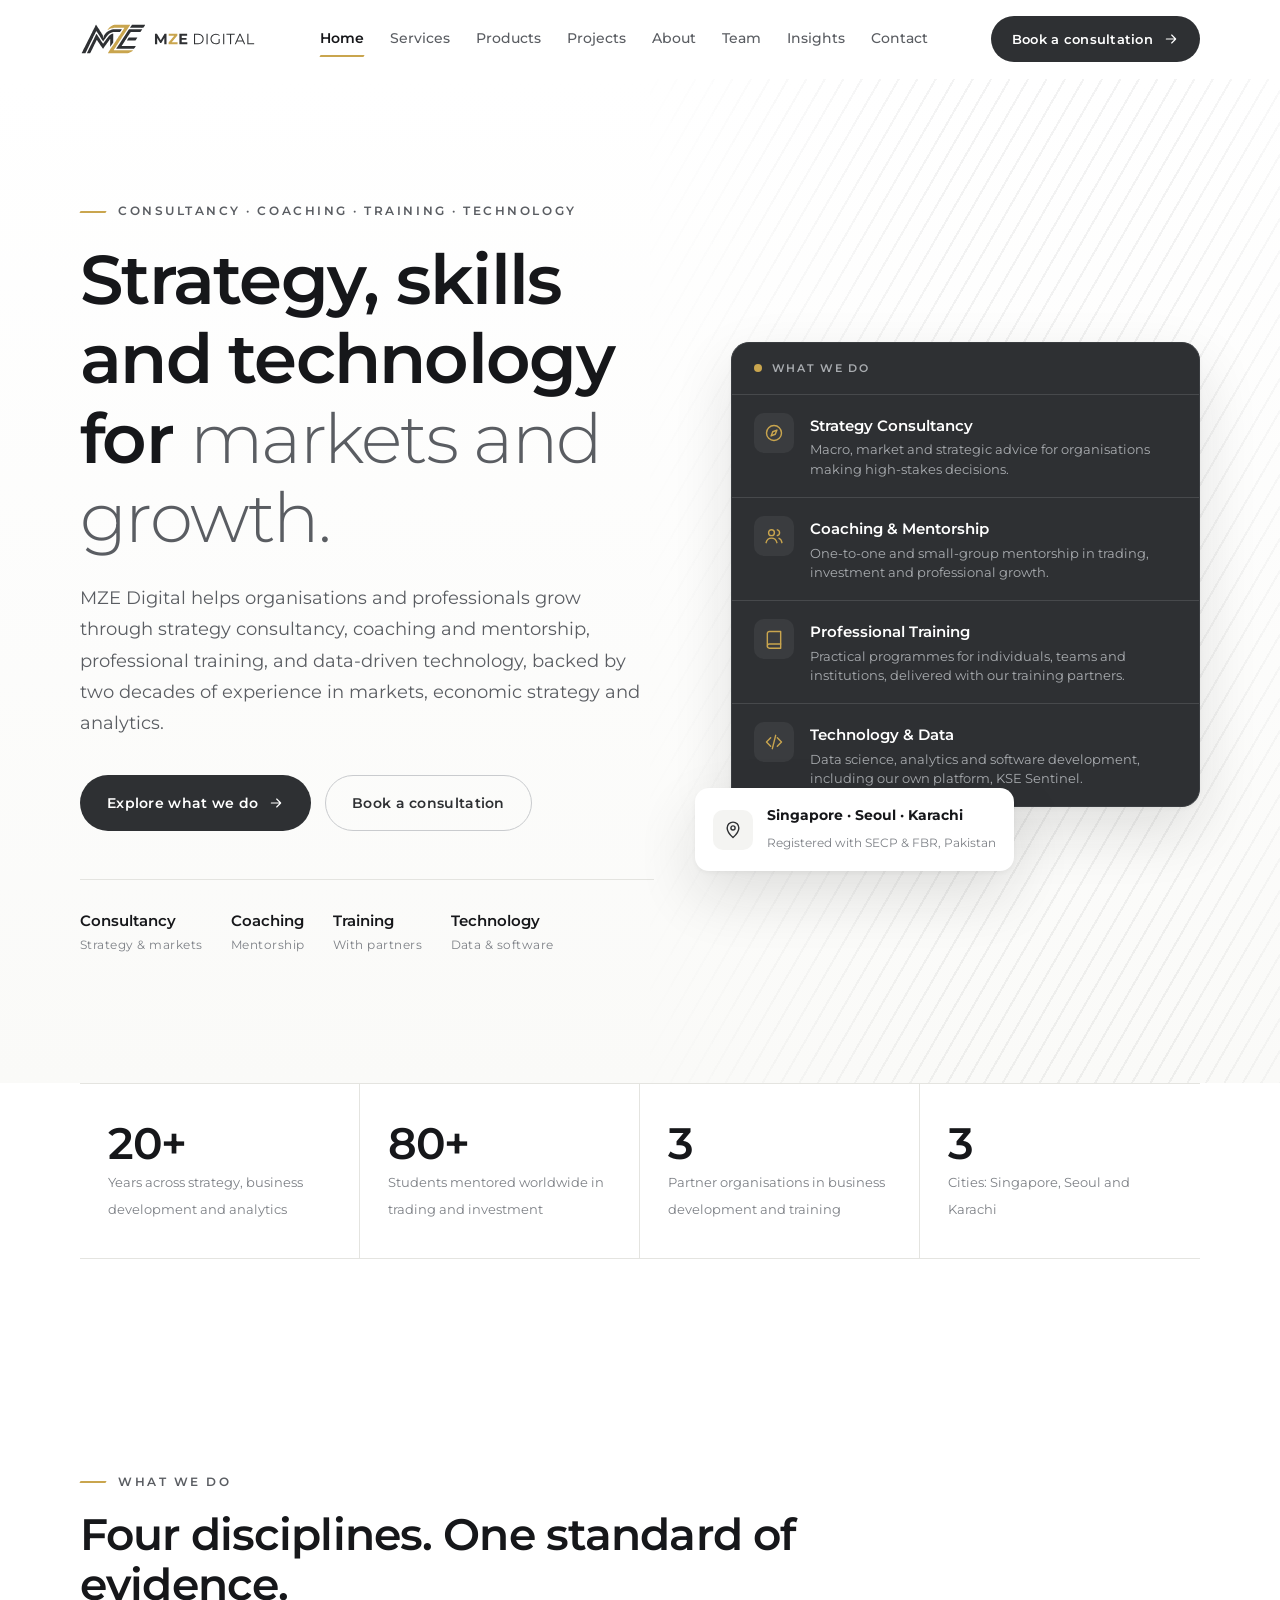
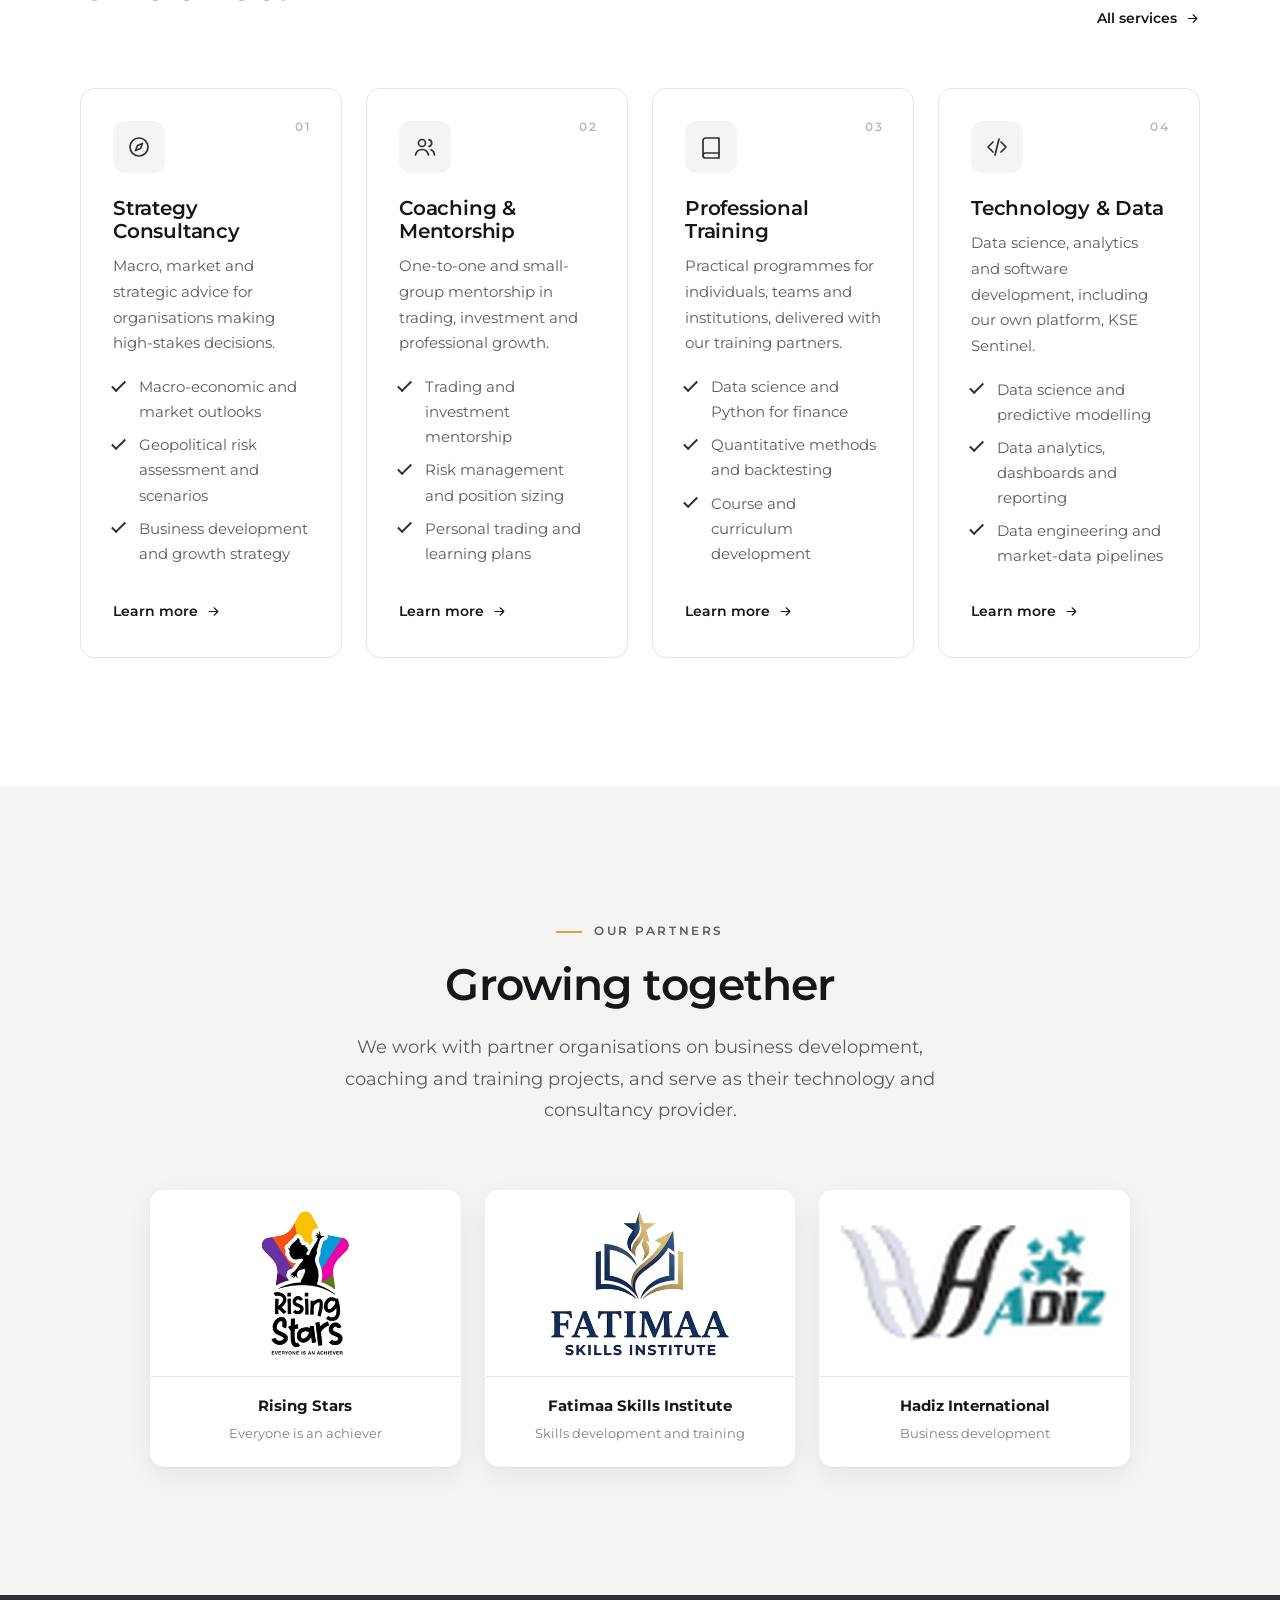
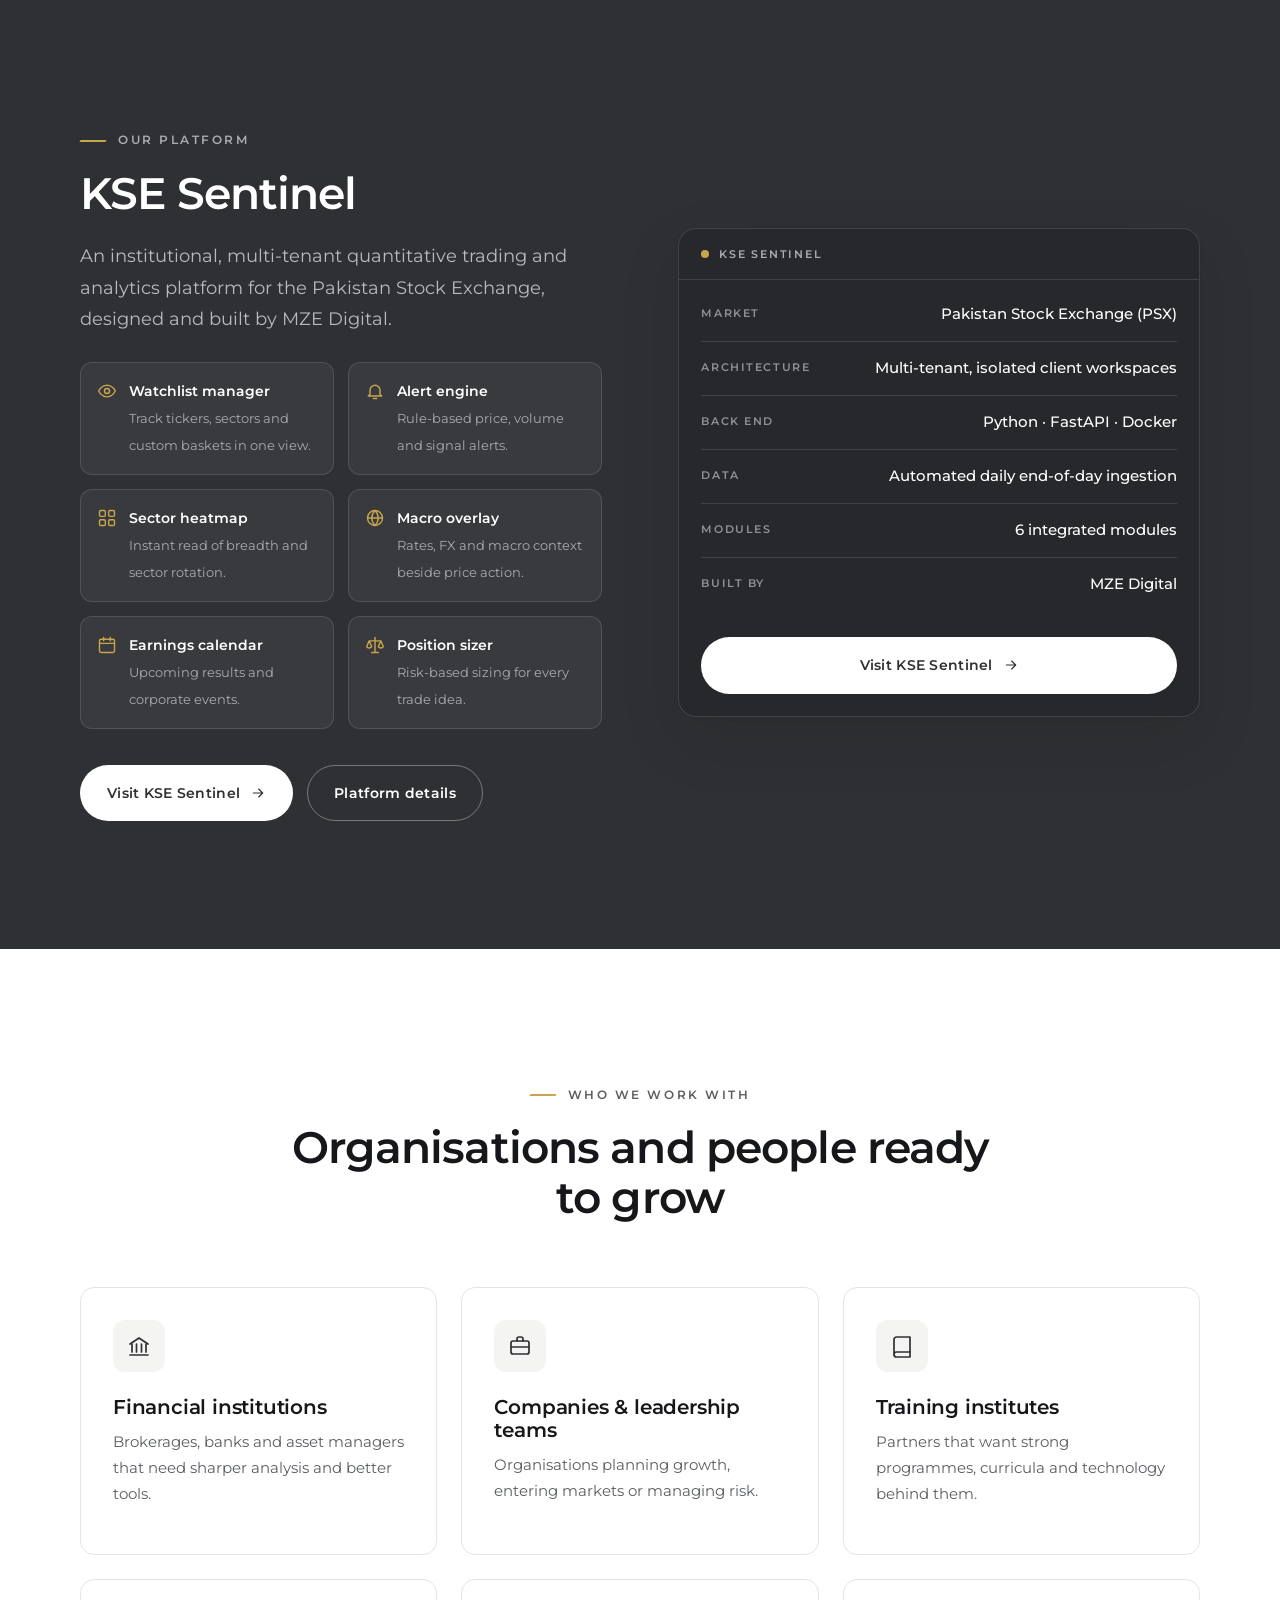
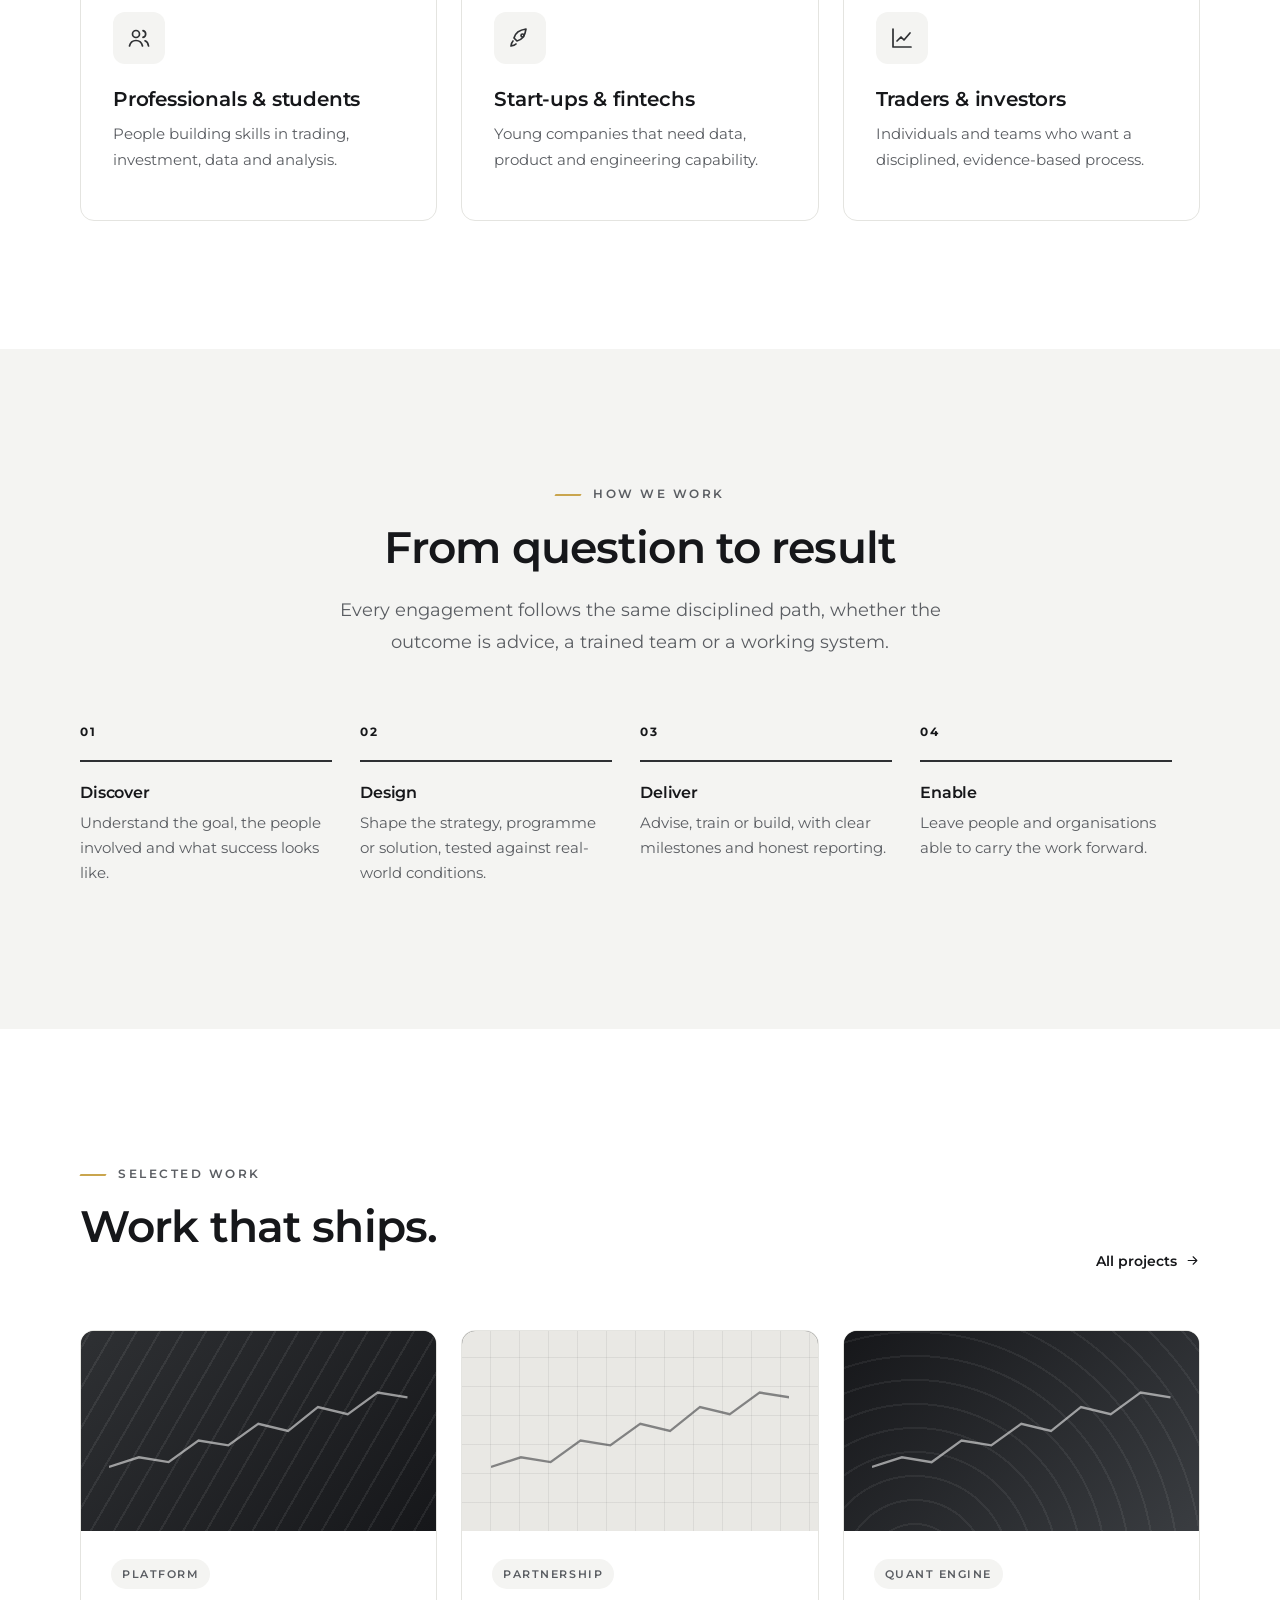
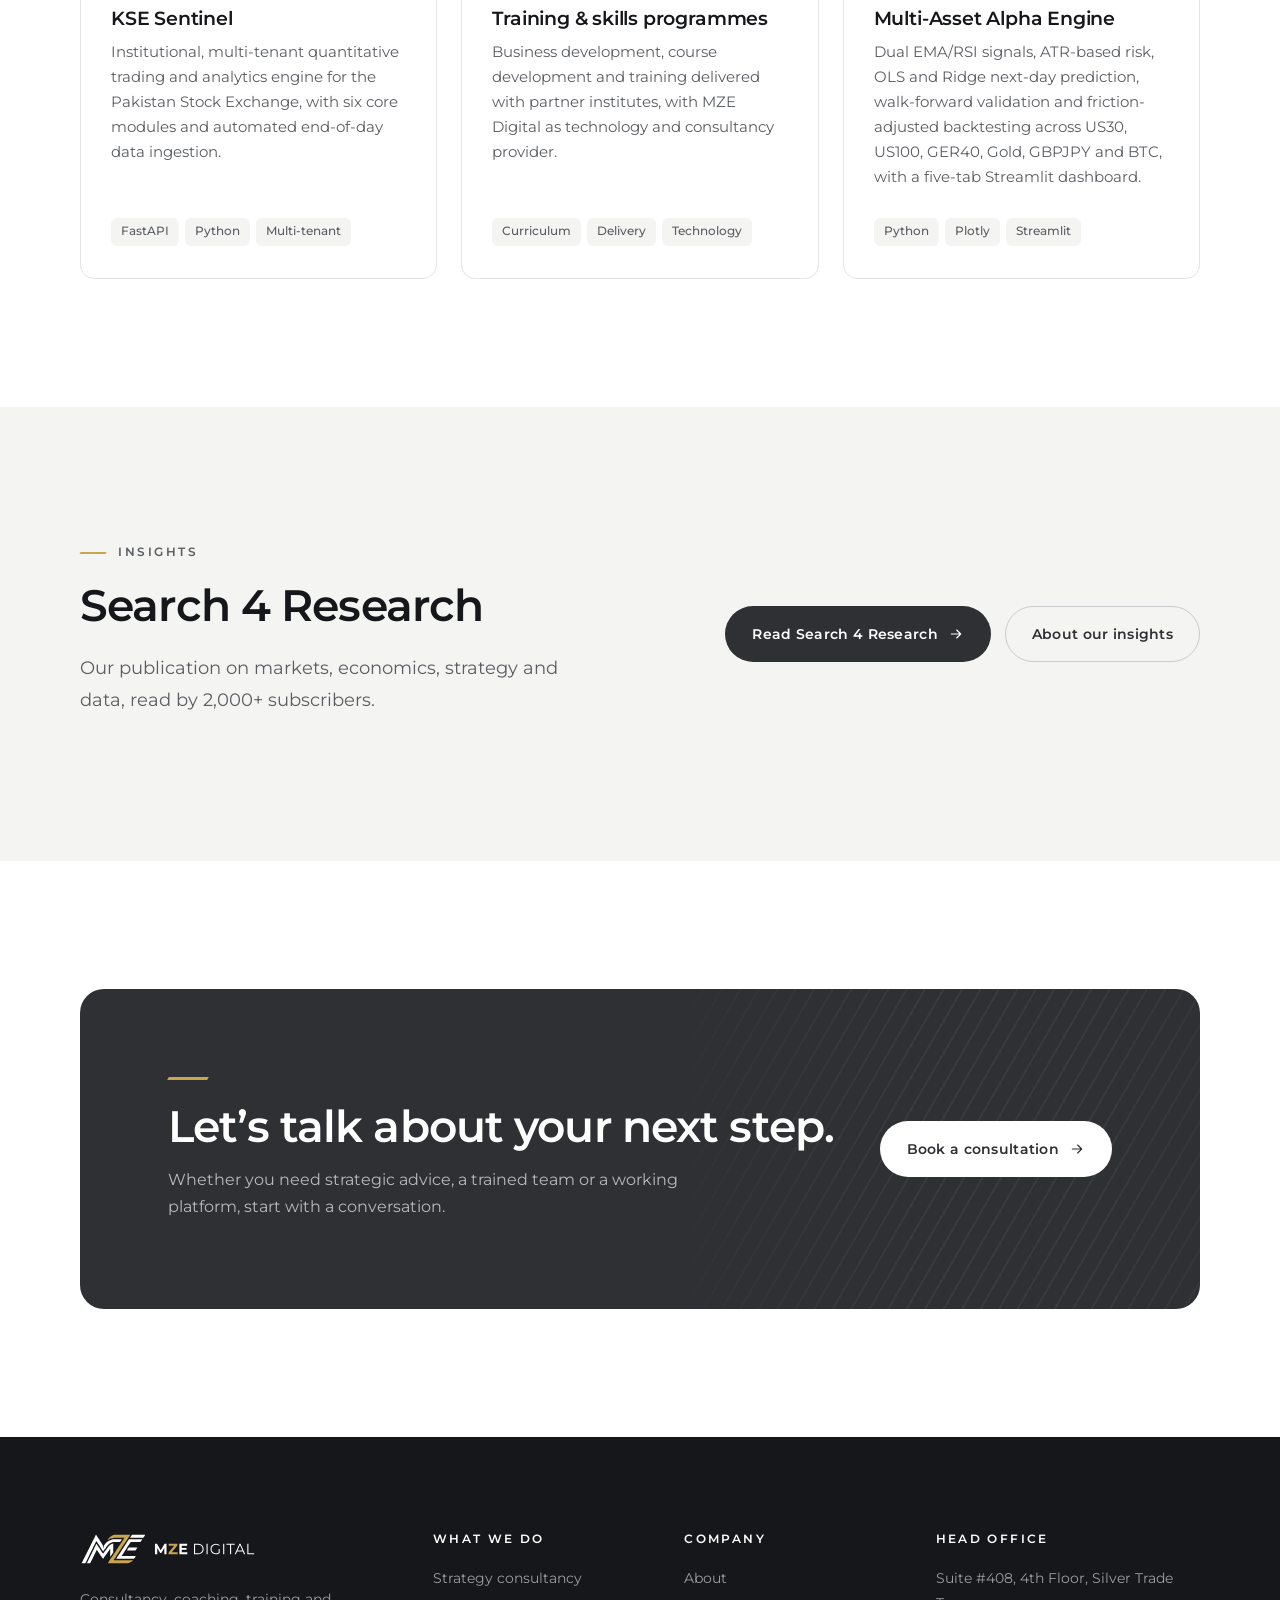
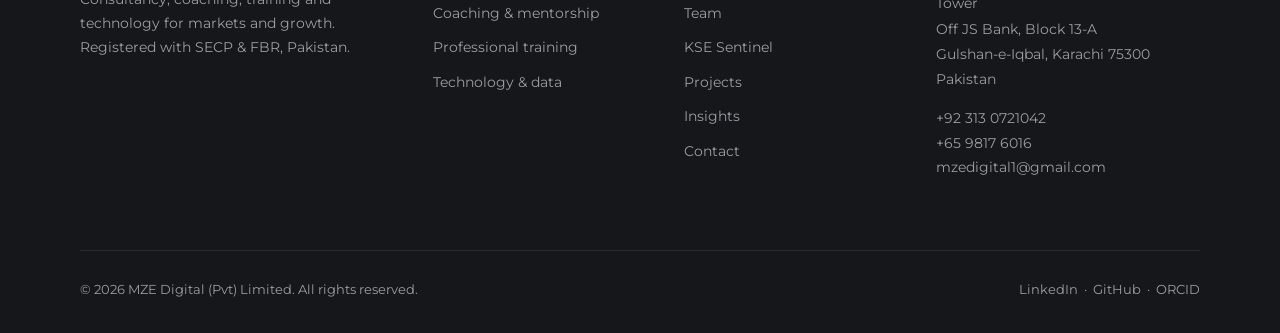
==== commit 3625c039: "Website v1.2: four pillars, team, partners" ====
--- a/index.html
+++ b/index.html
@@ -3,11 +3,11 @@
 <head>
 <meta charset="utf-8">
 <meta name="viewport" content="width=device-width, initial-scale=1">
-<title>MZE Digital — Data Science, Analytics & Software for Finance</title>
-<meta name="description" content="MZE Digital builds predictive models, analytics and institutional-grade software for finance and capital markets.">
+<title>MZE Digital — Strategy, Skills & Technology</title>
+<meta name="description" content="MZE Digital provides strategy consultancy, coaching and mentorship, professional training, and data-driven technology for markets and growth.">
 <link rel="canonical" href="https://www.mzedigital.com/">
-<meta property="og:title" content="MZE Digital — Data Science, Analytics & Software for Finance">
-<meta property="og:description" content="MZE Digital builds predictive models, analytics and institutional-grade software for finance and capital markets.">
+<meta property="og:title" content="MZE Digital — Strategy, Skills & Technology">
+<meta property="og:description" content="MZE Digital provides strategy consultancy, coaching and mentorship, professional training, and data-driven technology for markets and growth.">
 <meta property="og:type" content="website">
 <meta property="og:url" content="https://www.mzedigital.com/">
 <meta property="og:image" content="https://www.mzedigital.com/assets/img/og-image.png">
@@ -21,7 +21,7 @@
 <link rel="preload" href="assets/fonts/montserrat-latin-400-normal.woff2" as="font" type="font/woff2" crossorigin>
 <link rel="preload" href="assets/fonts/montserrat-latin-600-normal.woff2" as="font" type="font/woff2" crossorigin>
 <link rel="stylesheet" href="assets/css/style.css">
-<script type="application/ld+json">{"@context": "https://schema.org", "@type": "Organization", "name": "MZE Digital (Pvt) Limited", "alternateName": "MZE Digital", "url": "https://www.mzedigital.com", "logo": "https://www.mzedigital.com/assets/img/icon-512.png", "description": "Data science, data analytics and software development for finance and capital markets.", "address": {"@type": "PostalAddress", "streetAddress": "Suite #408, 4th Floor, Silver Trade Tower, Off JS Bank, Block 13-A, Gulshan-e-Iqbal", "addressLocality": "Karachi", "postalCode": "75300", "addressCountry": "PK"}, "telephone": "+92-313-0721042", "founder": {"@type": "Person", "name": "Ertiza Abbas", "jobTitle": "Founder & CEO", "sameAs": ["https://www.linkedin.com/in/abbas-ertiza/", "https://github.com/ErtizaAbbas", "https://orcid.org/0009-0000-5529-1683"]}}</script>
+<script type="application/ld+json">{"@context": "https://schema.org", "@type": "Organization", "name": "MZE Digital (Pvt) Limited", "alternateName": "MZE Digital", "url": "https://www.mzedigital.com", "logo": "https://www.mzedigital.com/assets/img/icon-512.png", "description": "Strategy consultancy, coaching, professional training and technology for markets and growth.", "address": {"@type": "PostalAddress", "streetAddress": "Suite #408, 4th Floor, Silver Trade Tower, Off JS Bank, Block 13-A, Gulshan-e-Iqbal", "addressLocality": "Karachi", "postalCode": "75300", "addressCountry": "PK"}, "telephone": "+92-313-0721042", "founder": {"@type": "Person", "name": "Ertiza Abbas", "jobTitle": "Founder & CEO", "sameAs": ["https://www.linkedin.com/in/abbas-ertiza/", "https://github.com/ErtizaAbbas", "https://orcid.org/0009-0000-5529-1683"]}, "email": "mzedigital1@gmail.com"}</script>
 </head>
 <body data-page="index.html">
 <a href="#main" class="skip-link">Skip to content</a>
@@ -44,44 +44,23 @@
   <div class="stripes"></div>
   <div class="container hero-grid">
     <div class="reveal">
-      <span class="eyebrow">Data science · Analytics · Financial software</span>
-      <h1>Data and software for <em>finance and capital markets.</em></h1>
-      <p class="lead">MZE Digital designs predictive models, analytics and production-grade platforms for trading, investment and finance teams, built on two decades of market, economic and data experience.</p>
+      <span class="eyebrow">Consultancy · Coaching · Training · Technology</span>
+      <h1>Strategy, skills and technology for <em>markets and growth.</em></h1>
+      <p class="lead">MZE Digital helps organisations and professionals grow through strategy consultancy, coaching and mentorship, professional training, and data-driven technology, backed by two decades of experience in markets, economic strategy and analytics.</p>
       <div class="btn-row">
-        <a class="btn btn--primary" href="services.html">Explore our services <svg class="" viewBox="0 0 24 24" fill="none" stroke="currentColor" stroke-width="1.7" stroke-linecap="round" stroke-linejoin="round" aria-hidden="true"><path d="M5 12h14M13 6l6 6-6 6"/></svg></a>
-        <a class="btn btn--ghost" href="products.html">See KSE Sentinel</a>
+        <a class="btn btn--primary" href="services.html">Explore what we do <svg class="" viewBox="0 0 24 24" fill="none" stroke="currentColor" stroke-width="1.7" stroke-linecap="round" stroke-linejoin="round" aria-hidden="true"><path d="M5 12h14M13 6l6 6-6 6"/></svg></a>
+        <a class="btn btn--ghost" href="contact.html">Book a consultation</a>
       </div>
       <div class="hero-meta">
-        <div><strong>Data science</strong>Models &amp; research</div>
-        <div><strong>Analytics</strong>Dashboards &amp; BI</div>
-        <div><strong>Software</strong>Platforms &amp; data</div>
+        <div><strong>Consultancy</strong>Strategy &amp; markets</div>
+        <div><strong>Coaching</strong>Mentorship</div>
+        <div><strong>Training</strong>With partners</div>
+        <div><strong>Technology</strong>Data &amp; software</div>
       </div>
     </div>
     <div class="hero-visual reveal">
-      <div class="terminal" role="img" aria-label="Illustrative research notebook: walk-forward model validation">
-  <div class="terminal-bar"><i></i><i></i><i></i><span>RESEARCH · WALK-FORWARD</span></div>
-  <div class="terminal-body">
-<div class="t-code"><span class="c"># illustrative</span>
-<span class="k">for</span> train, test <span class="k">in</span> walk_forward(data, window=252):
-    model = Ridge(alpha=1.0).fit(X[train], y[train])
-    signal = model.predict(X[test])
-    pnl += backtest(signal, costs=broker_friction)</div>
-    <div class="t-chart"><span class="t-caption">Net equity after costs · illustrative</span>
-      <svg viewBox="0 0 300 110" preserveAspectRatio="none">
-        <defs><linearGradient id="g2" x1="0" y1="0" x2="0" y2="1"><stop offset="0" stop-color="#C9A54E" stop-opacity=".26"/><stop offset="1" stop-color="#fff" stop-opacity="0"/></linearGradient></defs>
-        <path d="M0 90 L25 84 L50 86 L75 72 L100 75 L125 60 L150 64 L175 50 L200 54 L225 40 L250 44 L275 28 L300 24 L300 110 L0 110Z" fill="url(#g2)"/>
-        <path d="M0 90 L25 84 L50 86 L75 72 L100 75 L125 60 L150 64 L175 50 L200 54 L225 40 L250 44 L275 28 L300 24" fill="none" stroke="#C9A54E" stroke-width="2"/>
-        <path d="M0 92 L50 88 L100 82 L150 78 L200 72 L250 68 L300 62" fill="none" stroke="#8E9196" stroke-width="1.5" stroke-dasharray="4 4"/>
-      </svg>
-    </div>
-    <div class="t-row">
-      <div class="t-kpi"><small>Validation</small><b>Walk-fwd</b><em>out of sample</em></div>
-      <div class="t-kpi"><small>Costs</small><b>Included</b><em>spread · fees · slip</em></div>
-      <div class="t-kpi"><small>Data</small><b>EOD</b><em>automated</em></div>
-    </div>
-  </div>
-</div>
-      <div class="float-card"><div class="ic"><svg class="" viewBox="0 0 24 24" fill="none" stroke="currentColor" stroke-width="1.7" stroke-linecap="round" stroke-linejoin="round" aria-hidden="true"><path d="M12 3l8 3v6c0 5-3.5 8-8 9-4.5-1-8-4-8-9V6z"/><path d="M9 12l2 2 4-4"/></svg></div><div><b>Tested before it ships</b><span>Out of sample · costs included</span></div></div>
+      <div class="pillars-panel"><div class="spec-head"><span class="spec-dot"></span><span>WHAT WE DO</span></div><a class="pillar-row" href="services.html#consultancy"><span class="pillar-ic"><svg class="" viewBox="0 0 24 24" fill="none" stroke="currentColor" stroke-width="1.7" stroke-linecap="round" stroke-linejoin="round" aria-hidden="true"><circle cx="12" cy="12" r="9"/><path d="M15.5 8.5l-2 5-5 2 2-5z"/></svg></span><span><b>Strategy Consultancy</b><em>Macro, market and strategic advice for organisations making high-stakes decisions.</em></span></a><a class="pillar-row" href="services.html#coaching"><span class="pillar-ic"><svg class="" viewBox="0 0 24 24" fill="none" stroke="currentColor" stroke-width="1.7" stroke-linecap="round" stroke-linejoin="round" aria-hidden="true"><circle cx="9" cy="8" r="3.5"/><path d="M2.5 20c.8-3.6 3.4-5.5 6.5-5.5s5.7 1.9 6.5 5.5"/><path d="M16 4.6a3.5 3.5 0 010 6.8M18 14.8c1.9.7 3.1 2.4 3.5 5.2"/></svg></span><span><b>Coaching & Mentorship</b><em>One-to-one and small-group mentorship in trading, investment and professional growth.</em></span></a><a class="pillar-row" href="services.html#training"><span class="pillar-ic"><svg class="" viewBox="0 0 24 24" fill="none" stroke="currentColor" stroke-width="1.7" stroke-linecap="round" stroke-linejoin="round" aria-hidden="true"><path d="M4 5.5A2.5 2.5 0 016.5 3H20v15H6.5A2.5 2.5 0 004 20.5z"/><path d="M4 20.5A2.5 2.5 0 006.5 23H20v-5"/></svg></span><span><b>Professional Training</b><em>Practical programmes for individuals, teams and institutions, delivered with our training partners.</em></span></a><a class="pillar-row" href="services.html#technology"><span class="pillar-ic"><svg class="" viewBox="0 0 24 24" fill="none" stroke="currentColor" stroke-width="1.7" stroke-linecap="round" stroke-linejoin="round" aria-hidden="true"><path d="M8 7l-5 5 5 5M16 7l5 5-5 5M14 4l-4 16"/></svg></span><span><b>Technology & Data</b><em>Data science, analytics and software development, including our own platform, KSE Sentinel.</em></span></a></div>
+      <div class="float-card"><div class="ic"><svg class="" viewBox="0 0 24 24" fill="none" stroke="currentColor" stroke-width="1.7" stroke-linecap="round" stroke-linejoin="round" aria-hidden="true"><path d="M12 21s-7-6.2-7-11.5A7 7 0 0119 9.5C19 14.8 12 21 12 21z"/><circle cx="12" cy="9.5" r="2.5"/></svg></div><div><b>Singapore · Seoul · Karachi</b><span>Registered with SECP &amp; FBR, Pakistan</span></div></div>
     </div>
   </div>
 </section>
@@ -90,8 +69,8 @@
   <div class="container">
     <div class="facts reveal">
       <div class="fact"><b>20+</b><span>Years across strategy, business development and analytics</span></div>
-      <div class="fact"><b>6</b><span>Core modules in our flagship KSE Sentinel platform</span></div>
       <div class="fact"><b>80+</b><span>Students mentored worldwide in trading and investment</span></div>
+      <div class="fact"><b>3</b><span>Partner organisations in business development and training</span></div>
       <div class="fact"><b>3</b><span>Cities: Singapore, Seoul and Karachi</span></div>
     </div>
   </div>
@@ -100,105 +79,81 @@
 <section class="section">
   <div class="container">
     <div class="split-head">
-      <div class="section-head reveal"><span class="eyebrow">Services</span><h2>From raw data to decisions, models and software.</h2></div>
+      <div class="section-head reveal"><span class="eyebrow">What we do</span><h2>Four disciplines. One standard of evidence.</h2></div>
       <a class="link-arrow reveal" href="services.html">All services <svg class="" viewBox="0 0 24 24" fill="none" stroke="currentColor" stroke-width="1.7" stroke-linecap="round" stroke-linejoin="round" aria-hidden="true"><path d="M5 12h14M13 6l6 6-6 6"/></svg></a>
     </div>
-    <div class="grid grid-3"><a class="card hover reveal" href="services.html#data-science"><span class="card-num">01</span><div class="icon-box"><svg class="" viewBox="0 0 24 24" fill="none" stroke="currentColor" stroke-width="1.7" stroke-linecap="round" stroke-linejoin="round" aria-hidden="true"><path d="M12 3v4M12 17v4M3 12h4M17 12h4M5.6 5.6l2.8 2.8M15.6 15.6l2.8 2.8M5.6 18.4l2.8-2.8M15.6 8.4l2.8-2.8"/></svg></div><h3>Data Science & Machine Learning</h3><p>Predictive models built for financial data: noisy, non-stationary and expensive to get wrong.</p><ul class="ticks"><li>Return, volatility and risk forecasting</li><li>Regression and regularised models (OLS, Ridge)</li><li>Feature engineering from price, volume and macro data</li></ul><span class="link-arrow">Learn more <svg class="" viewBox="0 0 24 24" fill="none" stroke="currentColor" stroke-width="1.7" stroke-linecap="round" stroke-linejoin="round" aria-hidden="true"><path d="M5 12h14M13 6l6 6-6 6"/></svg></span></a><a class="card hover reveal" href="services.html#data-analytics"><span class="card-num">02</span><div class="icon-box"><svg class="" viewBox="0 0 24 24" fill="none" stroke="currentColor" stroke-width="1.7" stroke-linecap="round" stroke-linejoin="round" aria-hidden="true"><path d="M3 21h18"/><rect x="5" y="11" width="3" height="7" rx="1"/><rect x="10.5" y="6" width="3" height="12" rx="1"/><rect x="16" y="9" width="3" height="9" rx="1"/></svg></div><h3>Data Analytics & Business Intelligence</h3><p>Clear, decision-ready views of markets, portfolios and business performance.</p><ul class="ticks"><li>Portfolio and performance analytics</li><li>Market breadth, sector rotation and heatmaps</li><li>KPI dashboards and automated reports</li></ul><span class="link-arrow">Learn more <svg class="" viewBox="0 0 24 24" fill="none" stroke="currentColor" stroke-width="1.7" stroke-linecap="round" stroke-linejoin="round" aria-hidden="true"><path d="M5 12h14M13 6l6 6-6 6"/></svg></span></a><a class="card hover reveal" href="services.html#financial-software"><span class="card-num">03</span><div class="icon-box"><svg class="" viewBox="0 0 24 24" fill="none" stroke="currentColor" stroke-width="1.7" stroke-linecap="round" stroke-linejoin="round" aria-hidden="true"><path d="M8 7l-5 5 5 5M16 7l5 5-5 5M14 4l-4 16"/></svg></div><h3>Software Development for Finance</h3><p>Institutional-grade platforms, APIs and tools for trading, research and risk.</p><ul class="ticks"><li>Trading and analytics platforms</li><li>Multi-tenant SaaS with isolated client workspaces</li><li>APIs and integrations (Python, FastAPI)</li></ul><span class="link-arrow">Learn more <svg class="" viewBox="0 0 24 24" fill="none" stroke="currentColor" stroke-width="1.7" stroke-linecap="round" stroke-linejoin="round" aria-hidden="true"><path d="M5 12h14M13 6l6 6-6 6"/></svg></span></a><a class="card hover reveal" href="services.html#data-engineering"><span class="card-num">04</span><div class="icon-box"><svg class="" viewBox="0 0 24 24" fill="none" stroke="currentColor" stroke-width="1.7" stroke-linecap="round" stroke-linejoin="round" aria-hidden="true"><ellipse cx="12" cy="5.5" rx="8" ry="3"/><path d="M4 5.5v13c0 1.7 3.6 3 8 3s8-1.3 8-3v-13"/><path d="M4 12c0 1.7 3.6 3 8 3s8-1.3 8-3"/></svg></div><h3>Data Engineering & Market Data</h3><p>Reliable pipelines that deliver clean, timely market data without manual work.</p><ul class="ticks"><li>Automated end-of-day data ingestion</li><li>Report and PDF extraction into structured data</li><li>Data cleaning, validation and quality checks</li></ul><span class="link-arrow">Learn more <svg class="" viewBox="0 0 24 24" fill="none" stroke="currentColor" stroke-width="1.7" stroke-linecap="round" stroke-linejoin="round" aria-hidden="true"><path d="M5 12h14M13 6l6 6-6 6"/></svg></span></a><a class="card hover reveal" href="services.html#quant-research"><span class="card-num">05</span><div class="icon-box"><svg class="" viewBox="0 0 24 24" fill="none" stroke="currentColor" stroke-width="1.7" stroke-linecap="round" stroke-linejoin="round" aria-hidden="true"><path d="M9 3h6M10 3v6l-5.5 9.5A2 2 0 006.2 21h11.6a2 2 0 001.7-2.5L14 9V3"/><path d="M7.5 15h9"/></svg></div><h3>Quantitative Research & Backtesting</h3><p>Systematic strategy research for capital markets, with every real-world cost counted.</p><ul class="ticks"><li>Signal research (trend, momentum, mean reversion)</li><li>Broker-friction-adjusted backtesting</li><li>ATR-based risk and position sizing</li></ul><span class="link-arrow">Learn more <svg class="" viewBox="0 0 24 24" fill="none" stroke="currentColor" stroke-width="1.7" stroke-linecap="round" stroke-linejoin="round" aria-hidden="true"><path d="M5 12h14M13 6l6 6-6 6"/></svg></span></a><a class="card hover reveal" href="services.html#advisory"><span class="card-num">06</span><div class="icon-box"><svg class="" viewBox="0 0 24 24" fill="none" stroke="currentColor" stroke-width="1.7" stroke-linecap="round" stroke-linejoin="round" aria-hidden="true"><circle cx="12" cy="12" r="9"/><path d="M15.5 8.5l-2 5-5 2 2-5z"/></svg></div><h3>Capital Markets & Strategy Advisory</h3><p>Macro, market and geopolitical analysis for organisations making high-stakes decisions.</p><ul class="ticks"><li>Macro and market outlooks</li><li>Geopolitical risk modelling and scenarios</li><li>Data and analytics strategy</li></ul><span class="link-arrow">Learn more <svg class="" viewBox="0 0 24 24" fill="none" stroke="currentColor" stroke-width="1.7" stroke-linecap="round" stroke-linejoin="round" aria-hidden="true"><path d="M5 12h14M13 6l6 6-6 6"/></svg></span></a></div>
+    <div class="grid grid-4"><a class="card hover reveal" href="services.html#consultancy"><span class="card-num">01</span><div class="icon-box"><svg class="" viewBox="0 0 24 24" fill="none" stroke="currentColor" stroke-width="1.7" stroke-linecap="round" stroke-linejoin="round" aria-hidden="true"><circle cx="12" cy="12" r="9"/><path d="M15.5 8.5l-2 5-5 2 2-5z"/></svg></div><h3>Strategy Consultancy</h3><p>Macro, market and strategic advice for organisations making high-stakes decisions.</p><ul class="ticks"><li>Macro-economic and market outlooks</li><li>Geopolitical risk assessment and scenarios</li><li>Business development and growth strategy</li></ul><span class="link-arrow">Learn more <svg class="" viewBox="0 0 24 24" fill="none" stroke="currentColor" stroke-width="1.7" stroke-linecap="round" stroke-linejoin="round" aria-hidden="true"><path d="M5 12h14M13 6l6 6-6 6"/></svg></span></a><a class="card hover reveal" href="services.html#coaching"><span class="card-num">02</span><div class="icon-box"><svg class="" viewBox="0 0 24 24" fill="none" stroke="currentColor" stroke-width="1.7" stroke-linecap="round" stroke-linejoin="round" aria-hidden="true"><circle cx="9" cy="8" r="3.5"/><path d="M2.5 20c.8-3.6 3.4-5.5 6.5-5.5s5.7 1.9 6.5 5.5"/><path d="M16 4.6a3.5 3.5 0 010 6.8M18 14.8c1.9.7 3.1 2.4 3.5 5.2"/></svg></div><h3>Coaching & Mentorship</h3><p>One-to-one and small-group mentorship in trading, investment and professional growth.</p><ul class="ticks"><li>Trading and investment mentorship</li><li>Risk management and position sizing</li><li>Personal trading and learning plans</li></ul><span class="link-arrow">Learn more <svg class="" viewBox="0 0 24 24" fill="none" stroke="currentColor" stroke-width="1.7" stroke-linecap="round" stroke-linejoin="round" aria-hidden="true"><path d="M5 12h14M13 6l6 6-6 6"/></svg></span></a><a class="card hover reveal" href="services.html#training"><span class="card-num">03</span><div class="icon-box"><svg class="" viewBox="0 0 24 24" fill="none" stroke="currentColor" stroke-width="1.7" stroke-linecap="round" stroke-linejoin="round" aria-hidden="true"><path d="M4 5.5A2.5 2.5 0 016.5 3H20v15H6.5A2.5 2.5 0 004 20.5z"/><path d="M4 20.5A2.5 2.5 0 006.5 23H20v-5"/></svg></div><h3>Professional Training</h3><p>Practical programmes for individuals, teams and institutions, delivered with our training partners.</p><ul class="ticks"><li>Data science and Python for finance</li><li>Quantitative methods and backtesting</li><li>Course and curriculum development</li></ul><span class="link-arrow">Learn more <svg class="" viewBox="0 0 24 24" fill="none" stroke="currentColor" stroke-width="1.7" stroke-linecap="round" stroke-linejoin="round" aria-hidden="true"><path d="M5 12h14M13 6l6 6-6 6"/></svg></span></a><a class="card hover reveal" href="services.html#technology"><span class="card-num">04</span><div class="icon-box"><svg class="" viewBox="0 0 24 24" fill="none" stroke="currentColor" stroke-width="1.7" stroke-linecap="round" stroke-linejoin="round" aria-hidden="true"><path d="M8 7l-5 5 5 5M16 7l5 5-5 5M14 4l-4 16"/></svg></div><h3>Technology & Data</h3><p>Data science, analytics and software development, including our own platform, KSE Sentinel.</p><ul class="ticks"><li>Data science and predictive modelling</li><li>Data analytics, dashboards and reporting</li><li>Data engineering and market-data pipelines</li></ul><span class="link-arrow">Learn more <svg class="" viewBox="0 0 24 24" fill="none" stroke="currentColor" stroke-width="1.7" stroke-linecap="round" stroke-linejoin="round" aria-hidden="true"><path d="M5 12h14M13 6l6 6-6 6"/></svg></span></a></div>
+  </div>
+</section>
+
+<section class="section section--paper" id="partners">
+  <div class="container">
+    <div class="section-head center reveal"><span class="eyebrow">Our partners</span><h2>Growing together</h2>
+      <p class="lead">We work with partner organisations on business development, coaching and training projects, and serve as their technology and consultancy provider.</p></div>
+    <div class="partner-grid"><figure class="partner reveal"><img src="assets/img/partners/rising-stars.png" alt="Rising Stars logo" loading="lazy" width="600" height="360"><figcaption><b>Rising Stars</b><span>Everyone is an achiever</span></figcaption></figure><figure class="partner reveal"><img src="assets/img/partners/fatimaa-skills-institute.png" alt="Fatimaa Skills Institute logo" loading="lazy" width="600" height="360"><figcaption><b>Fatimaa Skills Institute</b><span>Skills development and training</span></figcaption></figure><figure class="partner reveal"><img src="assets/img/partners/hadiz-international.png" alt="Hadiz International logo" loading="lazy" width="600" height="360"><figcaption><b>Hadiz International</b><span>Business development</span></figcaption></figure></div>
   </div>
 </section>
 
 <section class="section section--dark" style="position:relative;overflow:hidden">
   <div class="container feature">
     <div class="reveal">
-      <span class="eyebrow">Flagship product</span>
+      <span class="eyebrow">Our platform</span>
       <h2>KSE Sentinel</h2>
-      <p class="lead">An institutional, multi-tenant quantitative trading and analytics platform for the Pakistan Stock Exchange, built on a modern Python and FastAPI stack.</p>
+      <p class="lead">An institutional, multi-tenant quantitative trading and analytics platform for the Pakistan Stock Exchange, designed and built by MZE Digital.</p>
       <div class="module-grid"><div class="module"><svg class="" viewBox="0 0 24 24" fill="none" stroke="currentColor" stroke-width="1.7" stroke-linecap="round" stroke-linejoin="round" aria-hidden="true"><path d="M2 12s3.6-7 10-7 10 7 10 7-3.6 7-10 7S2 12 2 12z"/><circle cx="12" cy="12" r="3"/></svg><div><b>Watchlist manager</b><span>Track tickers, sectors and custom baskets in one view.</span></div></div><div class="module"><svg class="" viewBox="0 0 24 24" fill="none" stroke="currentColor" stroke-width="1.7" stroke-linecap="round" stroke-linejoin="round" aria-hidden="true"><path d="M6 16V11a6 6 0 1112 0v5l2 2H4z"/><path d="M10 21h4"/></svg><div><b>Alert engine</b><span>Rule-based price, volume and signal alerts.</span></div></div><div class="module"><svg class="" viewBox="0 0 24 24" fill="none" stroke="currentColor" stroke-width="1.7" stroke-linecap="round" stroke-linejoin="round" aria-hidden="true"><rect x="3" y="3" width="7" height="7" rx="1.5"/><rect x="14" y="3" width="7" height="7" rx="1.5"/><rect x="3" y="14" width="7" height="7" rx="1.5"/><rect x="14" y="14" width="7" height="7" rx="1.5"/></svg><div><b>Sector heatmap</b><span>Instant read of breadth and sector rotation.</span></div></div><div class="module"><svg class="" viewBox="0 0 24 24" fill="none" stroke="currentColor" stroke-width="1.7" stroke-linecap="round" stroke-linejoin="round" aria-hidden="true"><circle cx="12" cy="12" r="9"/><path d="M3 12h18M12 3c2.5 2.5 3.8 5.5 3.8 9s-1.3 6.5-3.8 9c-2.5-2.5-3.8-5.5-3.8-9S9.5 5.5 12 3z"/></svg><div><b>Macro overlay</b><span>Rates, FX and macro context beside price action.</span></div></div><div class="module"><svg class="" viewBox="0 0 24 24" fill="none" stroke="currentColor" stroke-width="1.7" stroke-linecap="round" stroke-linejoin="round" aria-hidden="true"><rect x="3" y="5" width="18" height="16" rx="2"/><path d="M3 10h18M8 3v4M16 3v4"/></svg><div><b>Earnings calendar</b><span>Upcoming results and corporate events.</span></div></div><div class="module"><svg class="" viewBox="0 0 24 24" fill="none" stroke="currentColor" stroke-width="1.7" stroke-linecap="round" stroke-linejoin="round" aria-hidden="true"><path d="M12 3v18M5 7h14M5 7l-3 7a3.5 3.5 0 006 0zM19 7l-3 7a3.5 3.5 0 006 0zM8 21h8"/></svg><div><b>Position sizer</b><span>Risk-based sizing for every trade idea.</span></div></div></div>
-      <div class="btn-row"><a class="btn btn--light" href="products.html">See the platform <svg class="" viewBox="0 0 24 24" fill="none" stroke="currentColor" stroke-width="1.7" stroke-linecap="round" stroke-linejoin="round" aria-hidden="true"><path d="M5 12h14M13 6l6 6-6 6"/></svg></a><a class="btn btn--outline-light" href="contact.html">Request a demo</a></div>
+      <div class="btn-row"><a class="btn btn--light" href="contact.html">Visit KSE Sentinel <svg class="" viewBox="0 0 24 24" fill="none" stroke="currentColor" stroke-width="1.7" stroke-linecap="round" stroke-linejoin="round" aria-hidden="true"><path d="M5 12h14M13 6l6 6-6 6"/></svg></a><a class="btn btn--outline-light" href="products.html">Platform details</a></div>
     </div>
-    <div class="reveal hide-mobile"><div class="terminal" role="img" aria-label="Illustrative KSE Sentinel dashboard">
-  <div class="terminal-bar"><i></i><i></i><i></i><span>KSE SENTINEL</span></div>
-  <div class="terminal-body">
-    <div class="t-row">
-      <div class="t-kpi"><small>Watchlist</small><b>24</b><em>symbols tracked</em></div>
-      <div class="t-kpi"><small>Alerts</small><b>6</b><em>triggered today</em></div>
-      <div class="t-kpi"><small>Breadth</small><b>62%</b><em>advancing</em></div>
+    <div class="reveal hide-mobile"><div class="spec-card">
+  <div class="spec-head"><span class="spec-dot"></span><span>KSE SENTINEL</span></div>
+  <div class="spec-body"><div class="spec-row"><small>Market</small><b>Pakistan Stock Exchange (PSX)</b></div><div class="spec-row"><small>Architecture</small><b>Multi-tenant, isolated client workspaces</b></div><div class="spec-row"><small>Back end</small><b>Python · FastAPI · Docker</b></div><div class="spec-row"><small>Data</small><b>Automated daily end-of-day ingestion</b></div><div class="spec-row"><small>Modules</small><b>6 integrated modules</b></div><div class="spec-row"><small>Built by</small><b>MZE Digital</b></div></div>
+  <div class="spec-foot"><a class="btn btn--light" href="contact.html">Visit KSE Sentinel <svg class="" viewBox="0 0 24 24" fill="none" stroke="currentColor" stroke-width="1.7" stroke-linecap="round" stroke-linejoin="round" aria-hidden="true"><path d="M5 12h14M13 6l6 6-6 6"/></svg></a></div>
+</div></div>
+  </div>
+</section>
+
+<section class="section">
+  <div class="container">
+    <div class="section-head center reveal"><span class="eyebrow">Who we work with</span><h2>Organisations and people ready to grow</h2></div>
+    <div class="grid grid-3">
+      <div class="card reveal"><div class="icon-box"><svg class="" viewBox="0 0 24 24" fill="none" stroke="currentColor" stroke-width="1.7" stroke-linecap="round" stroke-linejoin="round" aria-hidden="true"><path d="M3 10l9-6 9 6"/><path d="M5 10v8M9.5 10v8M14.5 10v8M19 10v8M3 21h18"/></svg></div><h3>Financial institutions</h3><p>Brokerages, banks and asset managers that need sharper analysis and better tools.</p></div><div class="card reveal"><div class="icon-box"><svg class="" viewBox="0 0 24 24" fill="none" stroke="currentColor" stroke-width="1.7" stroke-linecap="round" stroke-linejoin="round" aria-hidden="true"><rect x="3" y="7" width="18" height="13" rx="2"/><path d="M9 7V5a2 2 0 012-2h2a2 2 0 012 2v2M3 13h18"/></svg></div><h3>Companies & leadership teams</h3><p>Organisations planning growth, entering markets or managing risk.</p></div><div class="card reveal"><div class="icon-box"><svg class="" viewBox="0 0 24 24" fill="none" stroke="currentColor" stroke-width="1.7" stroke-linecap="round" stroke-linejoin="round" aria-hidden="true"><path d="M4 5.5A2.5 2.5 0 016.5 3H20v15H6.5A2.5 2.5 0 004 20.5z"/><path d="M4 20.5A2.5 2.5 0 006.5 23H20v-5"/></svg></div><h3>Training institutes</h3><p>Partners that want strong programmes, curricula and technology behind them.</p></div><div class="card reveal"><div class="icon-box"><svg class="" viewBox="0 0 24 24" fill="none" stroke="currentColor" stroke-width="1.7" stroke-linecap="round" stroke-linejoin="round" aria-hidden="true"><circle cx="9" cy="8" r="3.5"/><path d="M2.5 20c.8-3.6 3.4-5.5 6.5-5.5s5.7 1.9 6.5 5.5"/><path d="M16 4.6a3.5 3.5 0 010 6.8M18 14.8c1.9.7 3.1 2.4 3.5 5.2"/></svg></div><h3>Professionals & students</h3><p>People building skills in trading, investment, data and analysis.</p></div><div class="card reveal"><div class="icon-box"><svg class="" viewBox="0 0 24 24" fill="none" stroke="currentColor" stroke-width="1.7" stroke-linecap="round" stroke-linejoin="round" aria-hidden="true"><path d="M5 15c-1.5 1.5-2 5-2 5s3.5-.5 5-2"/><path d="M9 15l-3-3c1-4 4.5-8 12-9-1 7.5-5 11-9 12z"/><circle cx="14.5" cy="9.5" r="1.5"/></svg></div><h3>Start-ups & fintechs</h3><p>Young companies that need data, product and engineering capability.</p></div><div class="card reveal"><div class="icon-box"><svg class="" viewBox="0 0 24 24" fill="none" stroke="currentColor" stroke-width="1.7" stroke-linecap="round" stroke-linejoin="round" aria-hidden="true"><path d="M3 3v18h18"/><path d="M7 15l4-4 3 3 6-7"/></svg></div><h3>Traders & investors</h3><p>Individuals and teams who want a disciplined, evidence-based process.</p></div>
     </div>
-    <div class="t-chart"><span class="t-caption">Index trend · illustrative</span>
-      <svg viewBox="0 0 300 120" preserveAspectRatio="none">
-        <defs><linearGradient id="g" x1="0" y1="0" x2="0" y2="1"><stop offset="0" stop-color="#C9A54E" stop-opacity=".28"/><stop offset="1" stop-color="#fff" stop-opacity="0"/></linearGradient></defs>
-        <path d="M0 92 L20 86 L40 90 L60 74 L80 78 L100 62 L120 66 L140 52 L160 58 L180 44 L200 48 L220 34 L240 40 L260 26 L280 30 L300 18 L300 120 L0 120Z" fill="url(#g)"/>
-        <path d="M0 92 L20 86 L40 90 L60 74 L80 78 L100 62 L120 66 L140 52 L160 58 L180 44 L200 48 L220 34 L240 40 L260 26 L280 30 L300 18" fill="none" stroke="#C9A54E" stroke-width="2"/>
-        <path d="M0 100 L50 92 L100 80 L150 70 L200 60 L250 48 L300 38" fill="none" stroke="#8E9196" stroke-width="1.5" stroke-dasharray="4 4"/>
-      </svg>
-    </div>
-    <div><span class="t-caption">Sector heatmap · illustrative</span><div class="t-heat"><i style="background:#4A4D52"></i><i style="background:#8E9196"></i><i style="background:#3E4145"></i><i style="background:#5A5D62"></i><i style="background:#6B6E72"></i><i style="background:#6B6E72"></i><i style="background:#4A4D52"></i><i style="background:#5A5D62"></i><i style="background:#B7BABE"></i><i style="background:#5A5D62"></i><i style="background:#6B6E72"></i><i style="background:#3E4145"></i><i style="background:#3E4145"></i><i style="background:#6B6E72"></i><i style="background:#B7BABE"></i><i style="background:#6B6E72"></i><i style="background:#3E4145"></i><i style="background:#5A5D62"></i><i style="background:#6B6E72"></i><i style="background:#B7BABE"></i><i style="background:#5A5D62"></i><i style="background:#3E4145"></i><i style="background:#5A5D62"></i><i style="background:#B7BABE"></i></div></div>
-  </div>
-</div></div>
   </div>
 </section>
 
 <section class="section section--paper">
   <div class="container">
-    <div class="section-head center reveal"><span class="eyebrow">Who we build for</span><h2>Made for finance and capital markets</h2><p class="lead">Our work is shaped by the realities of markets: noisy data, real trading costs, tight deadlines and regulated environments.</p></div>
-    <div class="grid grid-3">
-      <div class="card reveal"><div class="icon-box"><svg class="" viewBox="0 0 24 24" fill="none" stroke="currentColor" stroke-width="1.7" stroke-linecap="round" stroke-linejoin="round" aria-hidden="true"><path d="M3 10l9-6 9 6"/><path d="M5 10v8M9.5 10v8M14.5 10v8M19 10v8M3 21h18"/></svg></div><h3>Brokerages & securities firms</h3><p>Market monitoring, client analytics and research tools.</p></div><div class="card reveal"><div class="icon-box"><svg class="" viewBox="0 0 24 24" fill="none" stroke="currentColor" stroke-width="1.7" stroke-linecap="round" stroke-linejoin="round" aria-hidden="true"><rect x="3" y="7" width="18" height="13" rx="2"/><path d="M9 7V5a2 2 0 012-2h2a2 2 0 012 2v2M3 13h18"/></svg></div><h3>Asset & fund managers</h3><p>Portfolio analytics, risk models and systematic research.</p></div><div class="card reveal"><div class="icon-box"><svg class="" viewBox="0 0 24 24" fill="none" stroke="currentColor" stroke-width="1.7" stroke-linecap="round" stroke-linejoin="round" aria-hidden="true"><path d="M12 3v18M5 7h14M5 7l-3 7a3.5 3.5 0 006 0zM19 7l-3 7a3.5 3.5 0 006 0zM8 21h8"/></svg></div><h3>Banks & treasury teams</h3><p>Market data pipelines, reporting and scenario analysis.</p></div><div class="card reveal"><div class="icon-box"><svg class="" viewBox="0 0 24 24" fill="none" stroke="currentColor" stroke-width="1.7" stroke-linecap="round" stroke-linejoin="round" aria-hidden="true"><path d="M5 15c-1.5 1.5-2 5-2 5s3.5-.5 5-2"/><path d="M9 15l-3-3c1-4 4.5-8 12-9-1 7.5-5 11-9 12z"/><circle cx="14.5" cy="9.5" r="1.5"/></svg></div><h3>Fintech companies</h3><p>Product engineering, data infrastructure and analytics.</p></div><div class="card reveal"><div class="icon-box"><svg class="" viewBox="0 0 24 24" fill="none" stroke="currentColor" stroke-width="1.7" stroke-linecap="round" stroke-linejoin="round" aria-hidden="true"><path d="M3 3v18h18"/><path d="M7 15l4-4 3 3 6-7"/></svg></div><h3>Traders & investment teams</h3><p>Signals, backtesting and position-sizing tools.</p></div><div class="card reveal"><div class="icon-box"><svg class="" viewBox="0 0 24 24" fill="none" stroke="currentColor" stroke-width="1.7" stroke-linecap="round" stroke-linejoin="round" aria-hidden="true"><circle cx="12" cy="12" r="9"/><path d="M15.5 8.5l-2 5-5 2 2-5z"/></svg></div><h3>Corporate & strategy teams</h3><p>Macro, market and geopolitical briefings.</p></div>
+    <div class="section-head center reveal"><span class="eyebrow">How we work</span><h2>From question to result</h2><p class="lead">Every engagement follows the same disciplined path, whether the outcome is advice, a trained team or a working system.</p></div>
+    <div class="steps">
+      <div class="step reveal"><h4>Discover</h4><p>Understand the goal, the people involved and what success looks like.</p></div>
+      <div class="step reveal"><h4>Design</h4><p>Shape the strategy, programme or solution, tested against real-world conditions.</p></div>
+      <div class="step reveal"><h4>Deliver</h4><p>Advise, train or build, with clear milestones and honest reporting.</p></div>
+      <div class="step reveal"><h4>Enable</h4><p>Leave people and organisations able to carry the work forward.</p></div>
     </div>
   </div>
 </section>
 
 <section class="section">
   <div class="container">
-    <div class="section-head center reveal"><span class="eyebrow">How we work</span><h2>From question to working system</h2><p class="lead">Every engagement follows the same disciplined path, whether the output is a model, a dashboard or production software.</p></div>
-    <div class="steps">
-      <div class="step reveal"><h4>Discover</h4><p>Define the decision, the data available and what success looks like.</p></div>
-      <div class="step reveal"><h4>Model</h4><p>Build and test the analysis out of sample, with real-world costs included.</p></div>
-      <div class="step reveal"><h4>Build</h4><p>Turn validated models into reliable pipelines, dashboards and platforms.</p></div>
-      <div class="step reveal"><h4>Enable</h4><p>Train your people to use, question and extend what we deliver.</p></div>
+    <div class="split-head">
+      <div class="section-head reveal"><span class="eyebrow">Selected work</span><h2>Work that ships.</h2></div>
+      <a class="link-arrow reveal" href="projects.html">All projects <svg class="" viewBox="0 0 24 24" fill="none" stroke="currentColor" stroke-width="1.7" stroke-linecap="round" stroke-linejoin="round" aria-hidden="true"><path d="M5 12h14M13 6l6 6-6 6"/></svg></a>
     </div>
+    <div class="grid grid-3"><div class="card project reveal" data-cat="software"><div class="post-thumb"><div class="pattern pat-1"></div><svg class="chartline" viewBox="0 0 300 100" preserveAspectRatio="none" aria-hidden="true"><path d="M0 80 L30 72 L60 76 L90 58 L120 62 L150 44 L180 50 L210 30 L240 36 L270 18 L300 22" fill="none" stroke="#ffffff" stroke-opacity=".55" stroke-width="2"/></svg></div><div class="project-body"><div class="tags"><span class="tag">Platform</span></div><h3>KSE Sentinel</h3><p>Institutional, multi-tenant quantitative trading and analytics engine for the Pakistan Stock Exchange, with six core modules and automated end-of-day data ingestion.</p><div class="stack"><span>FastAPI</span><span>Python</span><span>Multi-tenant</span></div></div></div><a class="card project reveal" data-cat="training" href="about.html#partners"><div class="post-thumb"><div class="pattern pat-3"></div><svg class="chartline" viewBox="0 0 300 100" preserveAspectRatio="none" aria-hidden="true"><path d="M0 80 L30 72 L60 76 L90 58 L120 62 L150 44 L180 50 L210 30 L240 36 L270 18 L300 22" fill="none" stroke="#2E3033" stroke-opacity=".55" stroke-width="2"/></svg></div><div class="project-body"><div class="tags"><span class="tag">Partnership</span></div><h3>Training & skills programmes</h3><p>Business development, course development and training delivered with partner institutes, with MZE Digital as technology and consultancy provider.</p><div class="stack"><span>Curriculum</span><span>Delivery</span><span>Technology</span></div></div></a><div class="card project reveal" data-cat="data-science research"><div class="post-thumb"><div class="pattern pat-4"></div><svg class="chartline" viewBox="0 0 300 100" preserveAspectRatio="none" aria-hidden="true"><path d="M0 80 L30 72 L60 76 L90 58 L120 62 L150 44 L180 50 L210 30 L240 36 L270 18 L300 22" fill="none" stroke="#ffffff" stroke-opacity=".55" stroke-width="2"/></svg></div><div class="project-body"><div class="tags"><span class="tag">Quant Engine</span></div><h3>Multi-Asset Alpha Engine</h3><p>Dual EMA/RSI signals, ATR-based risk, OLS and Ridge next-day prediction, walk-forward validation and friction-adjusted backtesting across US30, US100, GER40, Gold, GBPJPY and BTC, with a five-tab Streamlit dashboard.</p><div class="stack"><span>Python</span><span>Plotly</span><span>Streamlit</span></div></div></div></div>
   </div>
 </section>
 
 <section class="section section--paper">
-  <div class="container">
-    <div class="section-head reveal"><span class="eyebrow">Technology</span><h2>A proven, open stack</h2><p class="lead">We work in widely used, well-supported tools, so what we build is easy for your team to own.</p></div>
-    <div class="stack-table reveal"><div><h4>Languages & data</h4><ul><li>Python</li><li>pandas</li><li>NumPy</li><li>SciPy</li><li>SQL</li></ul></div><div><h4>Modelling</h4><ul><li>OLS & Ridge regression</li><li>Walk-forward validation</li><li>Out-of-sample testing</li><li>Scenario analysis</li></ul></div><div><h4>Platforms & APIs</h4><ul><li>FastAPI</li><li>Multi-tenant architecture</li><li>Automated EOD ingestion</li><li>Alert engines</li></ul></div><div><h4>Visualisation</h4><ul><li>Streamlit</li><li>Plotly</li><li>Interactive dashboards</li><li>Automated reporting</li></ul></div></div>
-  </div>
-</section>
-
-<section class="section">
-  <div class="container">
-    <div class="split-head">
-      <div class="section-head reveal"><span class="eyebrow">Selected work</span><h2>Research that ships.</h2></div>
-      <a class="link-arrow reveal" href="projects.html">All projects <svg class="" viewBox="0 0 24 24" fill="none" stroke="currentColor" stroke-width="1.7" stroke-linecap="round" stroke-linejoin="round" aria-hidden="true"><path d="M5 12h14M13 6l6 6-6 6"/></svg></a>
-    </div>
-    <div class="grid grid-3"><a class="card project reveal" data-cat="data-science research analytics" href="projects.html"><div class="post-thumb"><div class="pattern pat-4"></div><svg class="chartline" viewBox="0 0 300 100" preserveAspectRatio="none"><path d="M0 80 L30 72 L60 76 L90 58 L120 62 L150 44 L180 50 L210 30 L240 36 L270 18 L300 22" fill="none" stroke="#ffffff" stroke-opacity=".55" stroke-width="2"/></svg></div><div class="project-body"><div class="tags"><span class="tag">Quant Engine</span></div><h3>Multi-Asset Alpha Engine</h3><p>Dual EMA/RSI signals, ATR-based risk, OLS and Ridge next-day prediction, walk-forward validation and friction-adjusted backtesting across US30, US100, GER40, Gold, GBPJPY and BTC, with a five-tab Streamlit dashboard.</p><div class="stack"><span>Python</span><span>Plotly</span><span>Streamlit</span></div></div></a><a class="card project reveal" data-cat="research" href="projects.html"><div class="post-thumb"><div class="pattern pat-6"></div><svg class="chartline" viewBox="0 0 300 100" preserveAspectRatio="none"><path d="M0 80 L30 72 L60 76 L90 58 L120 62 L150 44 L180 50 L210 30 L240 36 L270 18 L300 22" fill="none" stroke="#ffffff" stroke-opacity=".55" stroke-width="2"/></svg></div><div class="project-body"><div class="tags"><span class="tag">Open Source</span></div><h3>Trend & Momentum Engine</h3><p>A systematic trend and momentum research framework, published openly on GitHub.</p><div class="stack"><span>Python</span><span>pandas</span><span>NumPy</span></div></div></a><a class="card project reveal" data-cat="research data-science" href="projects.html"><div class="post-thumb"><div class="pattern pat-2"></div><svg class="chartline" viewBox="0 0 300 100" preserveAspectRatio="none"><path d="M0 80 L30 72 L60 76 L90 58 L120 62 L150 44 L180 50 L210 30 L240 36 L270 18 L300 22" fill="none" stroke="#ffffff" stroke-opacity=".55" stroke-width="2"/></svg></div><div class="project-body"><div class="tags"><span class="tag">Research</span></div><h3>Geopolitical Risk Modelling</h3><p>Structured models that convert strategic and geopolitical analysis into scenario inputs for portfolio and policy decisions.</p><div class="stack"><span>SciPy</span><span>Scenario analysis</span></div></div></a></div>
-  </div>
-</section>
-
-<section class="section section--paper">
-  <div class="container">
-    <div class="split-head">
-      <div class="section-head reveal"><span class="eyebrow">Insights</span><h2>Latest thinking</h2></div>
-      <a class="link-arrow reveal" href="blog.html">View all articles <svg class="" viewBox="0 0 24 24" fill="none" stroke="currentColor" stroke-width="1.7" stroke-linecap="round" stroke-linejoin="round" aria-hidden="true"><path d="M5 12h14M13 6l6 6-6 6"/></svg></a>
-    </div>
-    <div class="grid grid-3"><a class="card post-card reveal" href="article.html" data-cat="research">
-  <div class="post-thumb"><div class="pattern pat-1"></div><svg class="chartline" viewBox="0 0 300 100" preserveAspectRatio="none"><path d="M0 80 L30 72 L60 76 L90 58 L120 62 L150 44 L180 50 L210 30 L240 36 L270 18 L300 22" fill="none" stroke="#ffffff" stroke-opacity=".55" stroke-width="2"/></svg><div class="cat"><span class="tag">Quant Research</span></div></div>
-  <div class="post-body"><div class="post-meta">Ertiza Abbas &nbsp;·&nbsp; 12 min read</div><h3>Why broker friction belongs in every backtest</h3><p>Spreads, commissions and slippage quietly turn winning strategies into losing ones. Here is how to model them honestly.</p><span class="link-arrow">Read article <svg class="" viewBox="0 0 24 24" fill="none" stroke="currentColor" stroke-width="1.7" stroke-linecap="round" stroke-linejoin="round" aria-hidden="true"><path d="M5 12h14M13 6l6 6-6 6"/></svg></span></div>
-</a><a class="card post-card reveal" href="article.html" data-cat="data-science">
-  <div class="post-thumb"><div class="pattern pat-4"></div><svg class="chartline" viewBox="0 0 300 100" preserveAspectRatio="none"><path d="M0 80 L30 72 L60 76 L90 58 L120 62 L150 44 L180 50 L210 30 L240 36 L270 18 L300 22" fill="none" stroke="#ffffff" stroke-opacity=".55" stroke-width="2"/></svg><div class="cat"><span class="tag">Data Science</span></div></div>
-  <div class="post-body"><div class="post-meta">Ertiza Abbas &nbsp;·&nbsp; 10 min read</div><h3>Walk-forward validation for financial models</h3><p>Why a single train/test split flatters a model, and how rolling validation gives a more honest picture.</p><span class="link-arrow">Read article <svg class="" viewBox="0 0 24 24" fill="none" stroke="currentColor" stroke-width="1.7" stroke-linecap="round" stroke-linejoin="round" aria-hidden="true"><path d="M5 12h14M13 6l6 6-6 6"/></svg></span></div>
-</a><a class="card post-card reveal" href="article.html" data-cat="engineering">
-  <div class="post-thumb"><div class="pattern pat-3"></div><svg class="chartline" viewBox="0 0 300 100" preserveAspectRatio="none"><path d="M0 80 L30 72 L60 76 L90 58 L120 62 L150 44 L180 50 L210 30 L240 36 L270 18 L300 22" fill="none" stroke="#2E3033" stroke-opacity=".55" stroke-width="2"/></svg><div class="cat"><span class="tag">Data Engineering</span></div></div>
-  <div class="post-body"><div class="post-meta">Ertiza Abbas &nbsp;·&nbsp; 8 min read</div><h3>Automating end-of-day market data pipelines</h3><p>From daily PDF reports to a clean, queryable database, without manual uploads.</p><span class="link-arrow">Read article <svg class="" viewBox="0 0 24 24" fill="none" stroke="currentColor" stroke-width="1.7" stroke-linecap="round" stroke-linejoin="round" aria-hidden="true"><path d="M5 12h14M13 6l6 6-6 6"/></svg></span></div>
-</a></div>
+  <div class="container feature">
+    <div class="reveal"><span class="eyebrow">Insights</span><h2>Search 4 Research</h2>
+      <p class="lead">Our publication on markets, economics, strategy and data, read by 2,000+ subscribers.</p></div>
+    <div class="reveal"><div class="btn-row" style="justify-content:flex-end"><a class="btn btn--primary" href="contact.html">Read Search 4 Research <svg class="" viewBox="0 0 24 24" fill="none" stroke="currentColor" stroke-width="1.7" stroke-linecap="round" stroke-linejoin="round" aria-hidden="true"><path d="M5 12h14M13 6l6 6-6 6"/></svg></a><a class="btn btn--ghost" href="blog.html">About our insights</a></div></div>
   </div>
 </section>
 <section class="section">
   <div class="container">
     <div class="cta reveal">
       <div class="stripes"></div>
-      <div><h2>Let’s turn your data into an edge.</h2><p>Whether you need a model, a dashboard or a production platform, start with a conversation about the decision you are trying to make.</p></div>
+      <div><h2>Let’s talk about your next step.</h2><p>Whether you need strategic advice, a trained team or a working platform, start with a conversation.</p></div>
       <div class="btn-row"><a class="btn btn--light" href="contact.html">Book a consultation <svg class="" viewBox="0 0 24 24" fill="none" stroke="currentColor" stroke-width="1.7" stroke-linecap="round" stroke-linejoin="round" aria-hidden="true"><path d="M5 12h14M13 6l6 6-6 6"/></svg></a></div>
     </div>
   </div>
@@ -208,11 +163,11 @@
     <div class="footer-grid">
       <div>
         <img src="assets/img/logo-horizontal-light.svg" alt="MZE Digital" width="170" height="31">
-        <p style="max-width:330px">Data science, data analytics and software development for finance and capital markets. Registered with SECP &amp; FBR, Pakistan.</p>
+        <p style="max-width:330px">Consultancy, coaching, training and technology for markets and growth. Registered with SECP &amp; FBR, Pakistan.</p>
       </div>
       <div>
-        <h4>Services</h4>
-        <ul><li><a href="services.html#data-science">Data science & ML</a></li><li><a href="services.html#data-analytics">Data analytics & BI</a></li><li><a href="services.html#financial-software">Financial software</a></li><li><a href="services.html#data-engineering">Data engineering</a></li><li><a href="services.html#quant-research">Quant research & backtesting</a></li><li><a href="services.html#advisory">Capital markets advisory</a></li></ul>
+        <h4>What we do</h4>
+        <ul><li><a href="services.html#consultancy">Strategy consultancy</a></li><li><a href="services.html#coaching">Coaching & mentorship</a></li><li><a href="services.html#training">Professional training</a></li><li><a href="services.html#technology">Technology & data</a></li></ul>
       </div>
       <div>
         <h4>Company</h4>
@@ -221,7 +176,7 @@
       <div>
         <h4>Head office</h4>
         <address>Suite #408, 4th Floor, Silver Trade Tower<br>Off JS Bank, Block 13-A<br>Gulshan-e-Iqbal, Karachi 75300<br>Pakistan</address>
-        <p style="margin-top:14px"><a href="tel:+923130721042">+92 313 0721042</a><br><a href="tel:+6598176016">+65 9817 6016</a></p>
+        <p style="margin-top:14px"><a href="tel:+923130721042">+92 313 0721042</a><br><a href="tel:+6598176016">+65 9817 6016</a><br><a href="mailto:mzedigital1@gmail.com">mzedigital1@gmail.com</a></p>
       </div>
     </div>
     <div class="footer-bottom">
--- a/assets/css/style.css
+++ b/assets/css/style.css
@@ -527,3 +527,43 @@
   .newsletter { flex-direction: column; }
   .card { padding: 26px; }
 }
+
+/* ---------- v1.2: pillars panel, KSE spec card, partners, team photos ---------- */
+.pillars-panel, .spec-card {
+  background: var(--charcoal); border-radius: 18px; box-shadow: var(--shadow-lg); border: 1px solid #3A3D41; overflow: hidden; color: #C9CBCE;
+}
+.spec-head { display: flex; align-items: center; gap: 10px; padding: 16px 22px; border-bottom: 1px solid var(--line-dark); font-size: .68rem; font-weight: 600; letter-spacing: .16em; color: #A9ACB0; }
+.spec-dot { width: 8px; height: 8px; border-radius: 50%; background: var(--gold); display: block; }
+.pillar-row { display: flex; gap: 16px; align-items: flex-start; padding: 18px 22px; border-bottom: 1px solid var(--line-dark); transition: background .2s; }
+.pillar-row:last-child { border-bottom: 0; }
+.pillar-row:hover { background: rgba(255,255,255,.04); }
+.pillar-ic { width: 40px; height: 40px; flex-shrink: 0; border-radius: 10px; background: rgba(255,255,255,.06); display: grid; place-items: center; }
+.pillar-ic svg { width: 20px; height: 20px; stroke: var(--gold); }
+.pillar-row b { display: block; color: #fff; font-size: .95rem; font-weight: 600; margin-bottom: 2px; }
+.pillar-row em { font-style: normal; font-size: .8rem; line-height: 1.5; color: #A9ACB0; display: block; }
+.spec-body { padding: 8px 22px; }
+.spec-row { display: flex; justify-content: space-between; gap: 18px; padding: 14px 0; border-bottom: 1px solid var(--line-dark); }
+.spec-row:last-child { border-bottom: 0; }
+.spec-row small { font-size: .7rem; letter-spacing: .14em; text-transform: uppercase; color: #8E9196; font-weight: 600; padding-top: 2px; }
+.spec-row b { color: #fff; font-weight: 500; font-size: .92rem; text-align: right; }
+.spec-foot { padding: 18px 22px 22px; }
+.spec-foot .btn { width: 100%; justify-content: center; }
+.section--dark .spec-card { border-color: rgba(255,255,255,.12); background: #26282B; }
+
+.partner-grid { display: grid; grid-template-columns: repeat(3, 1fr); gap: 24px; max-width: 980px; margin: 0 auto; }
+.partner { margin: 0; background: #fff; border: 1px solid var(--line); border-radius: var(--radius); overflow: hidden; transition: transform .35s var(--ease), box-shadow .35s var(--ease); }
+.section--paper .partner { border-color: transparent; box-shadow: var(--shadow); }
+.partner:hover { transform: translateY(-4px); box-shadow: var(--shadow-lg); }
+.partner img { width: 100%; height: auto; aspect-ratio: 5/3; object-fit: contain; display: block; }
+.partner figcaption { padding: 16px 20px 20px; border-top: 1px solid var(--line); text-align: center; }
+.partner figcaption b { display: block; color: var(--ink); font-size: .95rem; }
+.partner figcaption span { font-size: .8rem; color: var(--muted); }
+
+.leader .avatar::before, .person .avatar:has(img)::before { display: none; }
+.team-grid .person { background: #fff; border-radius: var(--radius); padding: 18px 18px 24px; box-shadow: var(--shadow); }
+.section:not(.section--paper) .team-grid .person { border: 1px solid var(--line); box-shadow: none; }
+.team-grid .avatar { margin-bottom: 18px; }
+.team-grid .avatar img, .leader .avatar img { object-position: center 20%; }
+.person .link-arrow { margin-top: 4px; }
+@media (max-width: 900px) { .partner-grid { grid-template-columns: repeat(3, 1fr); gap: 14px; } }
+@media (max-width: 620px) { .partner-grid { grid-template-columns: 1fr; max-width: 360px; } .spec-row { flex-direction: column; gap: 2px; } .spec-row b { text-align: left; } }
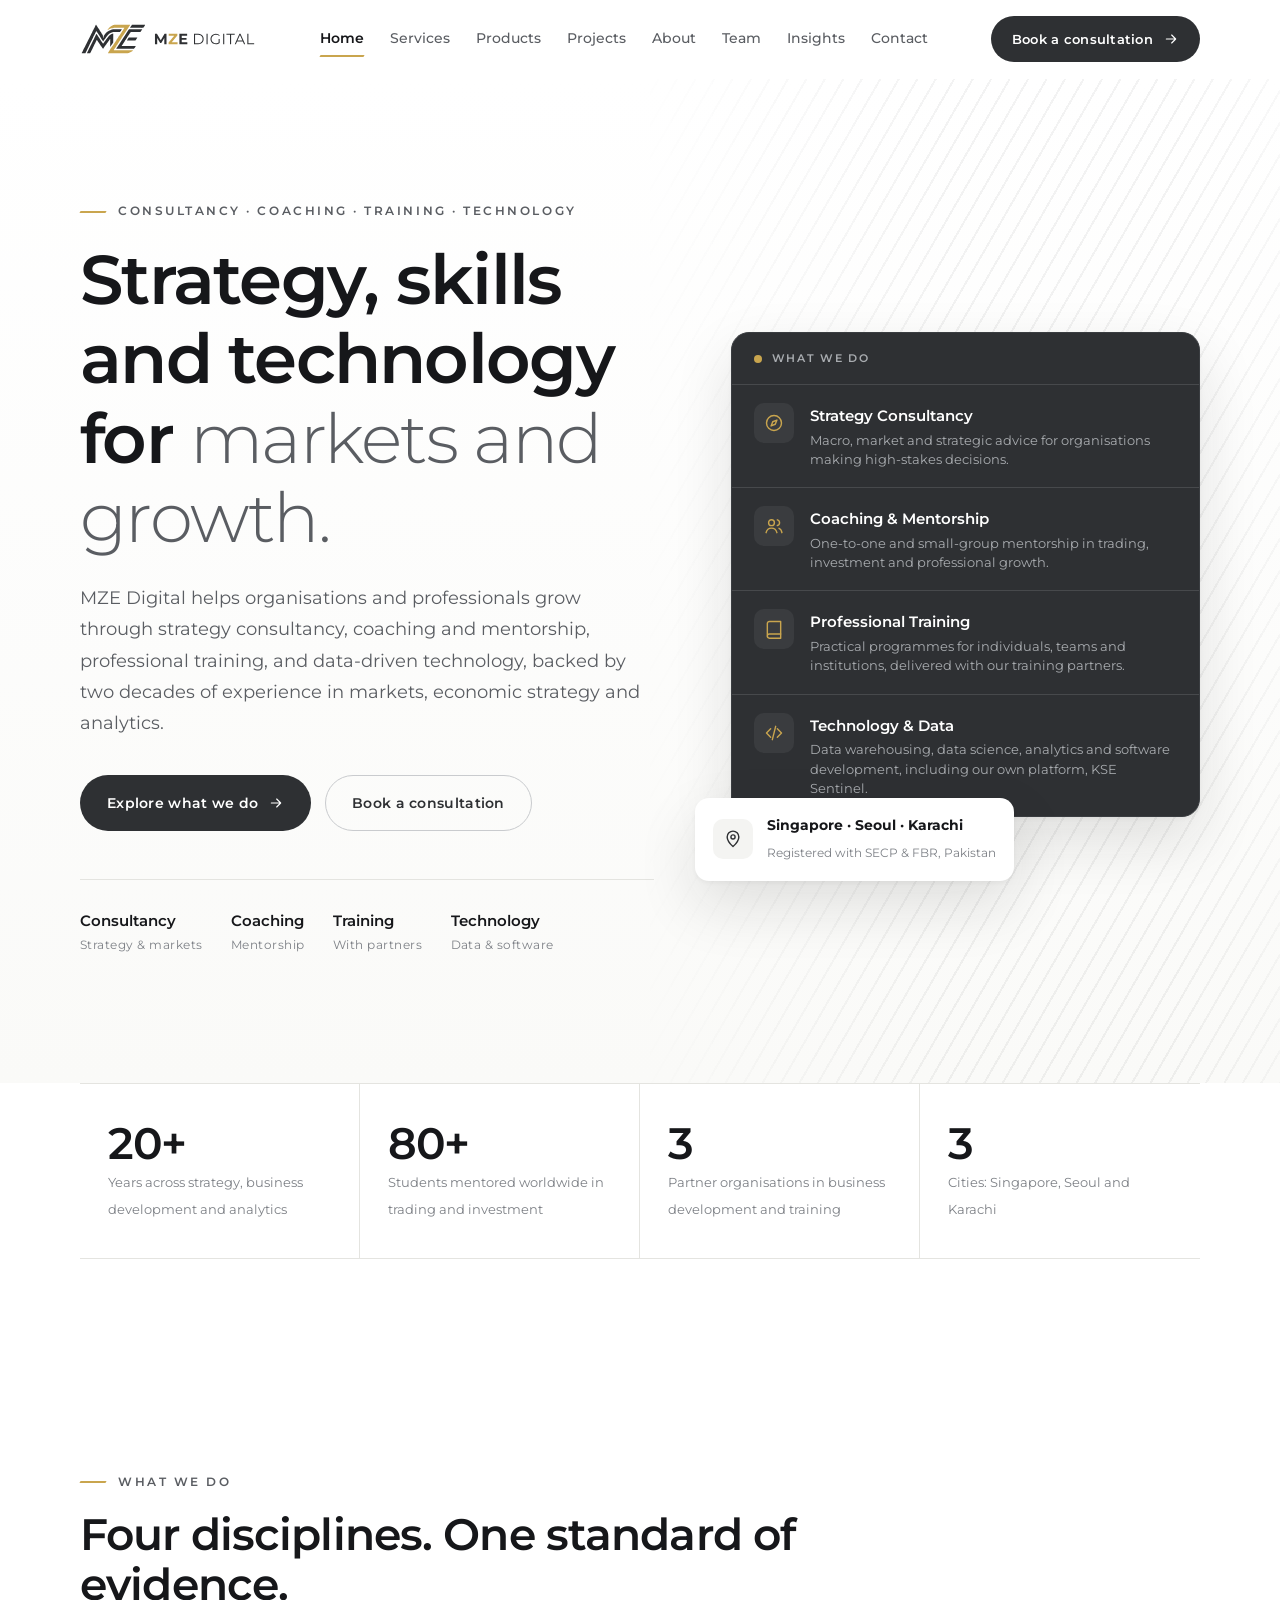
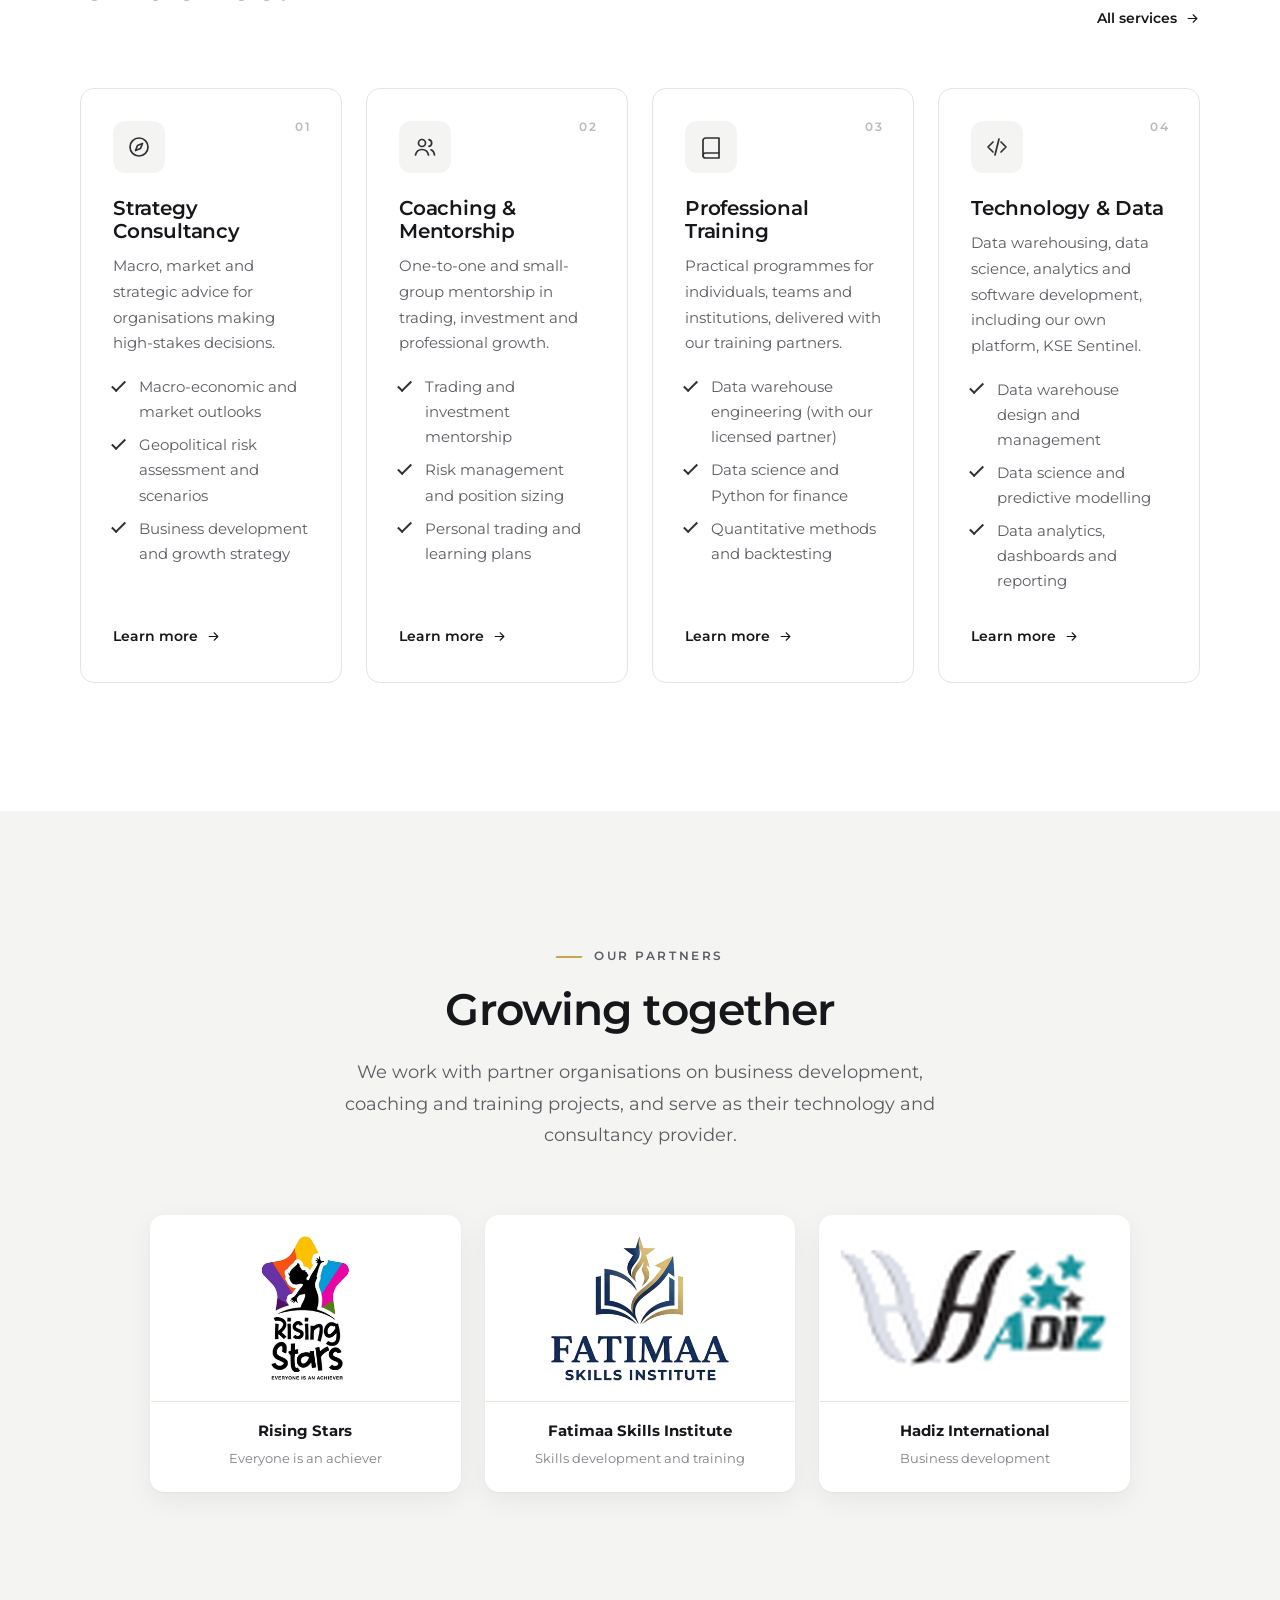
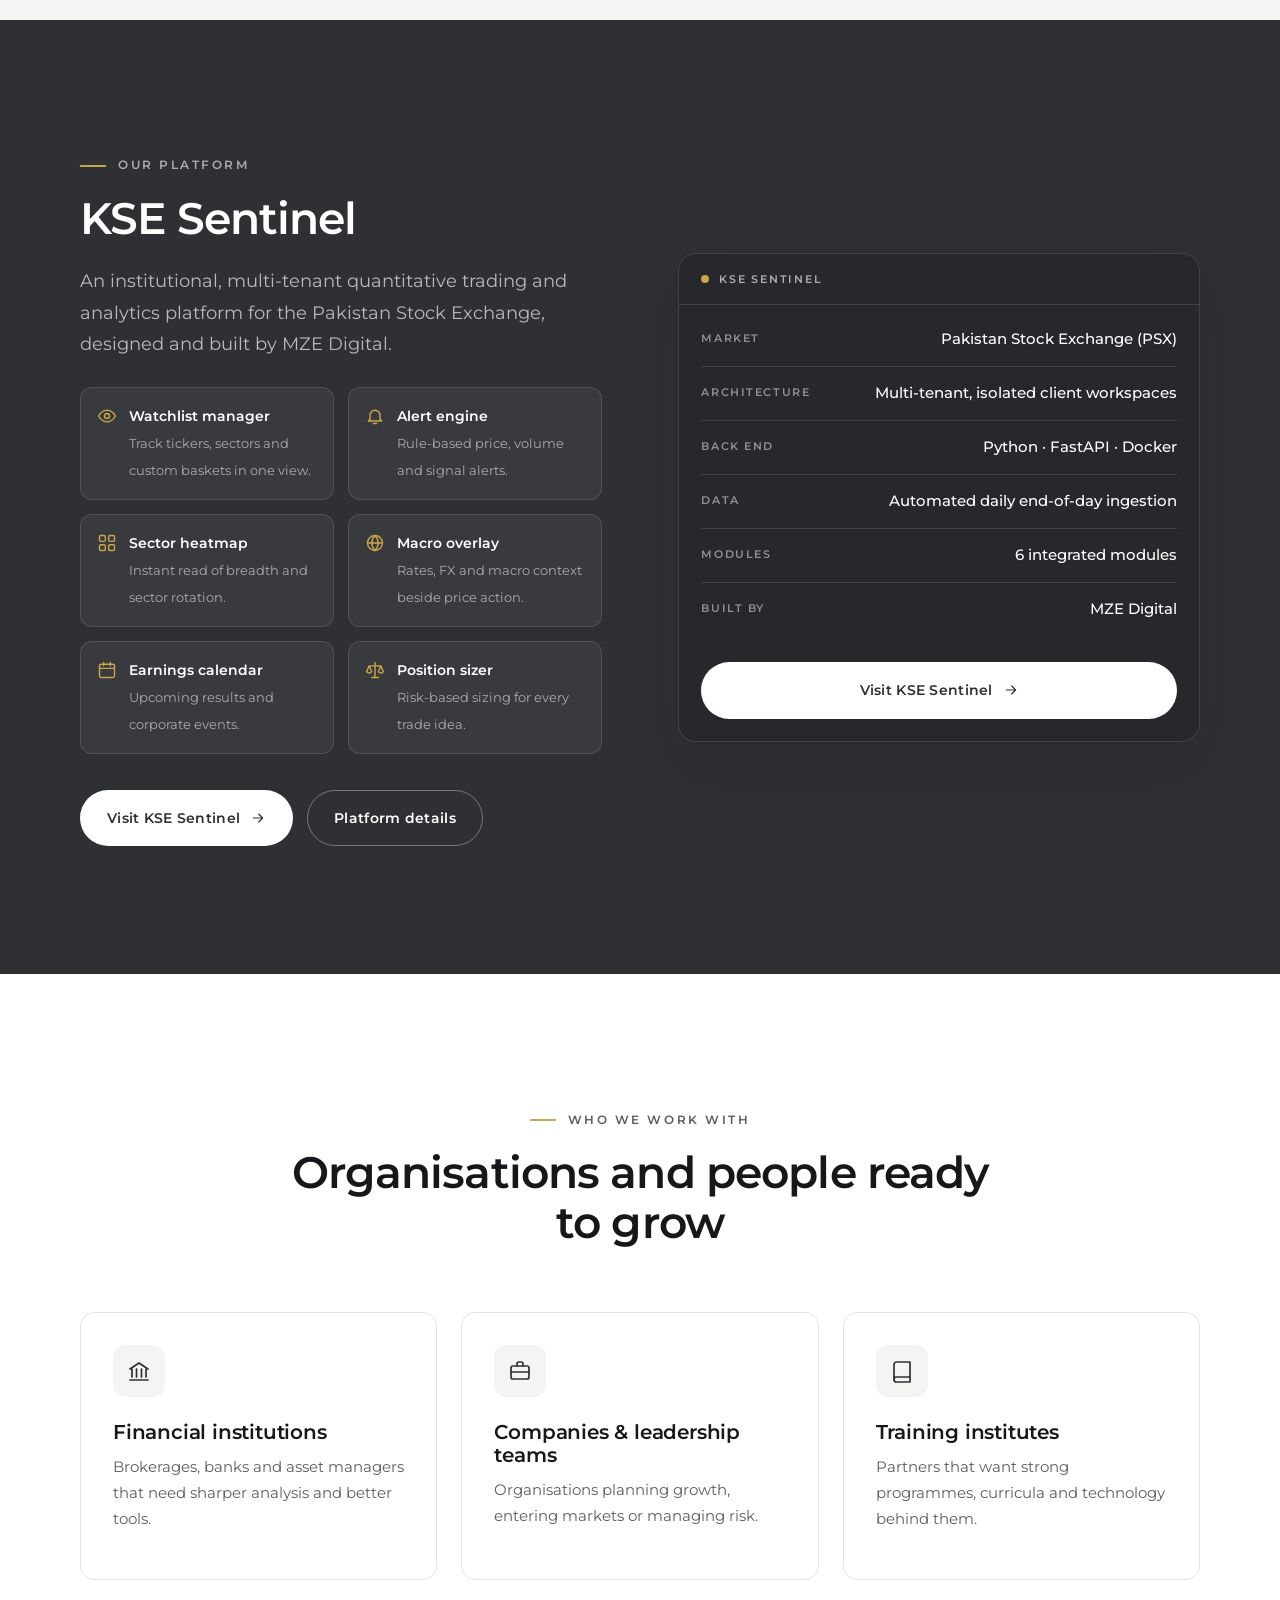
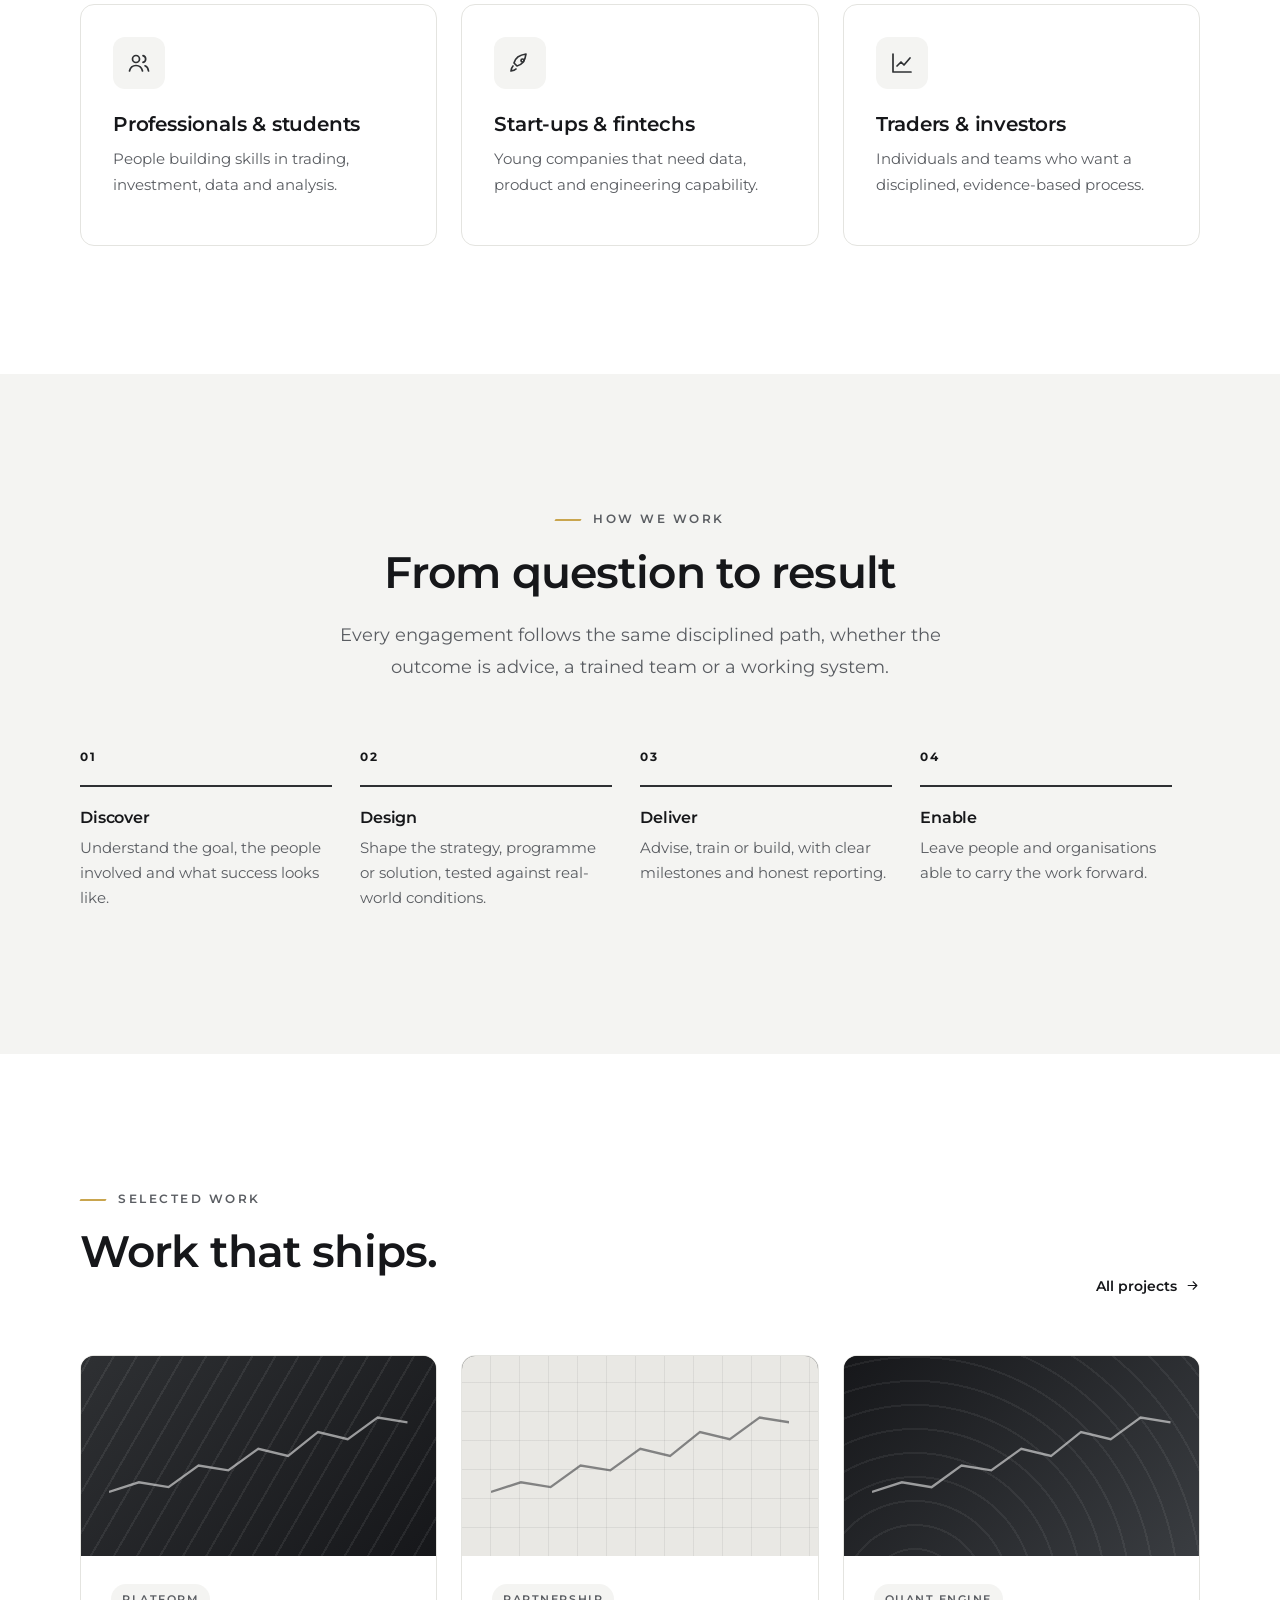
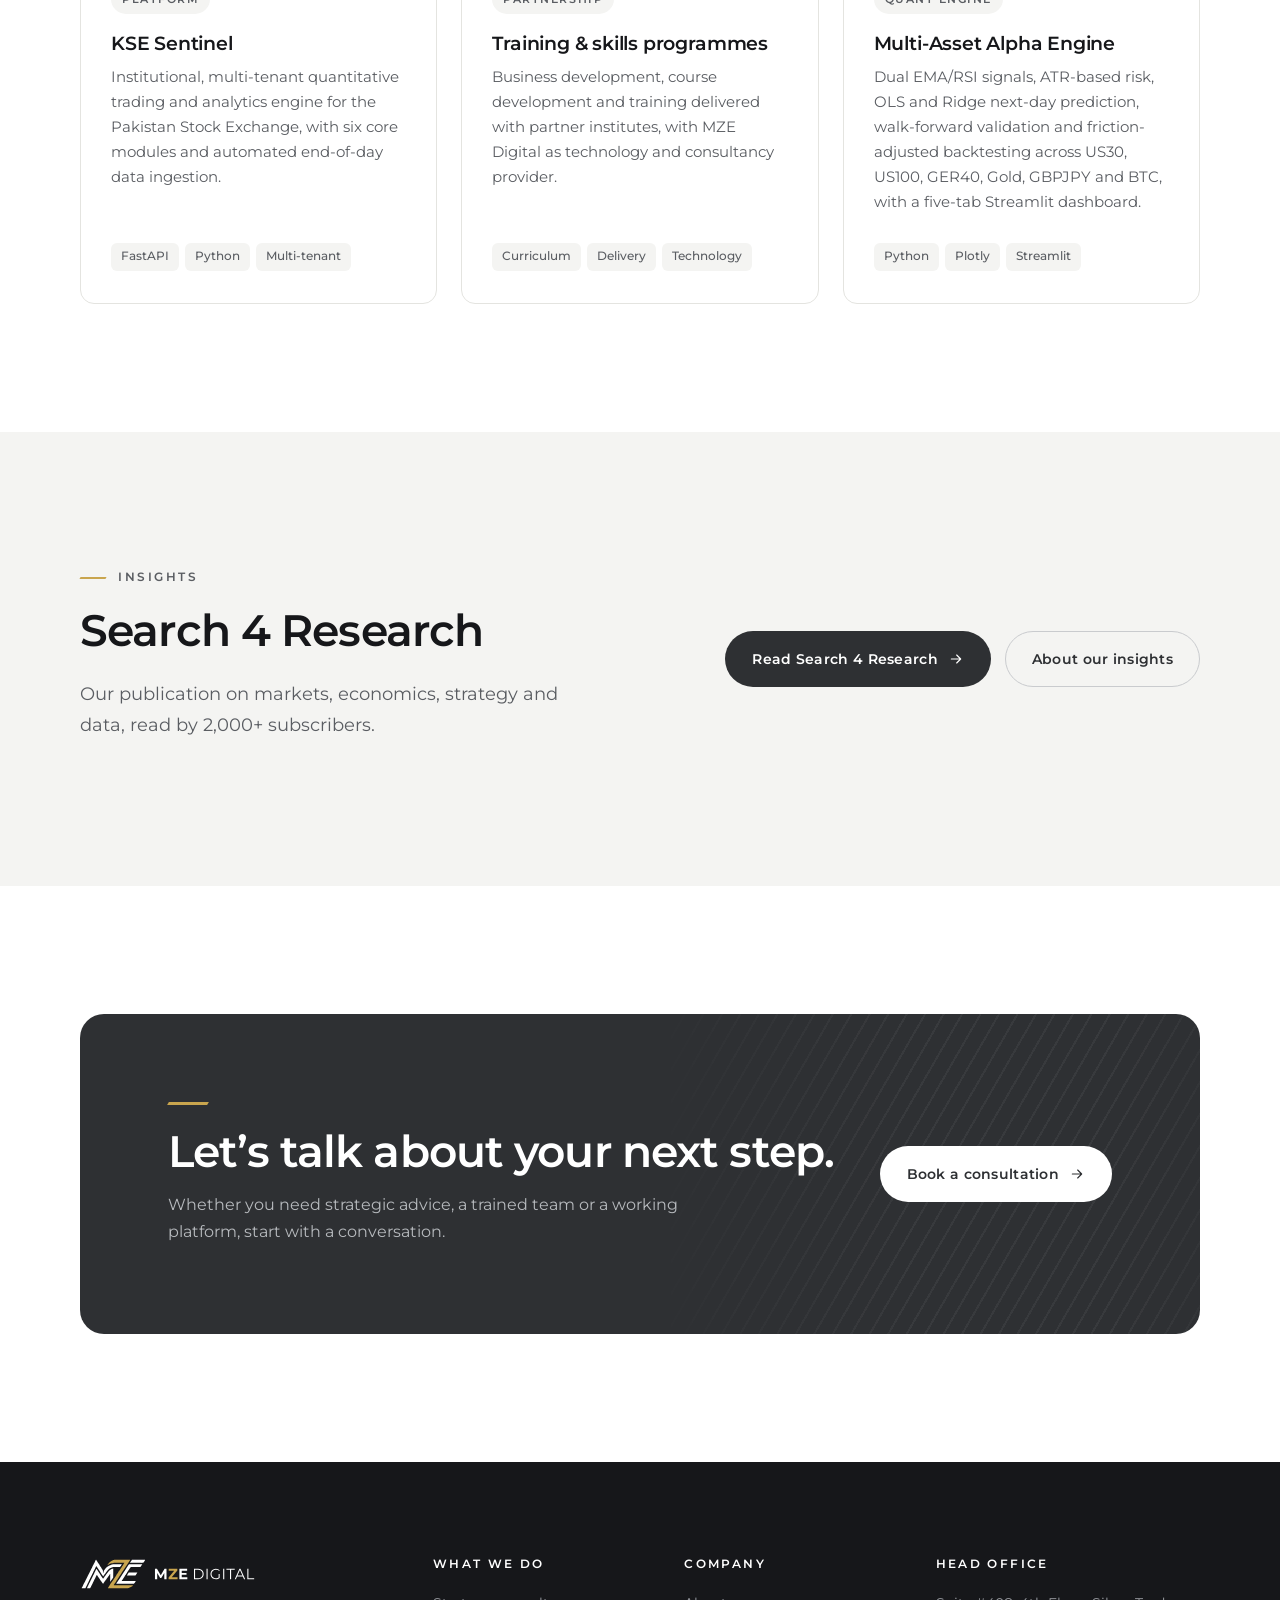
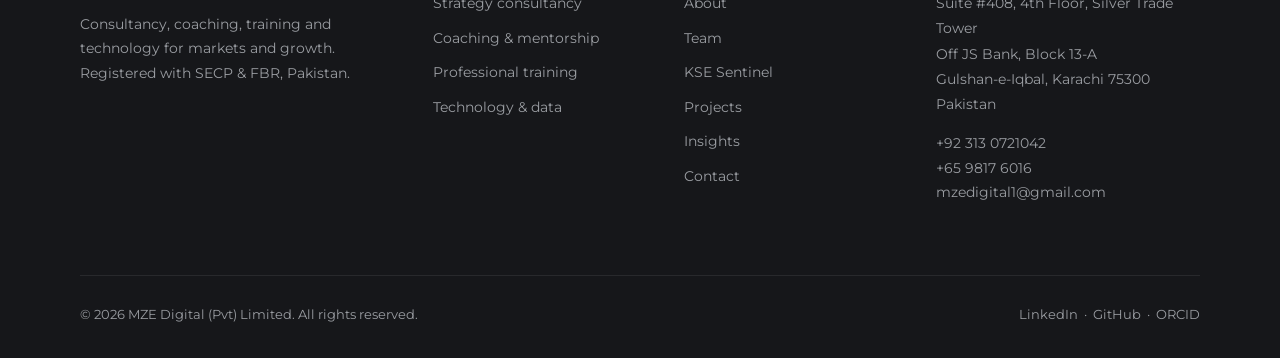
==== commit 4a9c8ab8: "Website v1.3: restore files, full stack, data warehouse training" ====
--- a/index.html
+++ b/index.html
@@ -59,7 +59,7 @@
       </div>
     </div>
     <div class="hero-visual reveal">
-      <div class="pillars-panel"><div class="spec-head"><span class="spec-dot"></span><span>WHAT WE DO</span></div><a class="pillar-row" href="services.html#consultancy"><span class="pillar-ic"><svg class="" viewBox="0 0 24 24" fill="none" stroke="currentColor" stroke-width="1.7" stroke-linecap="round" stroke-linejoin="round" aria-hidden="true"><circle cx="12" cy="12" r="9"/><path d="M15.5 8.5l-2 5-5 2 2-5z"/></svg></span><span><b>Strategy Consultancy</b><em>Macro, market and strategic advice for organisations making high-stakes decisions.</em></span></a><a class="pillar-row" href="services.html#coaching"><span class="pillar-ic"><svg class="" viewBox="0 0 24 24" fill="none" stroke="currentColor" stroke-width="1.7" stroke-linecap="round" stroke-linejoin="round" aria-hidden="true"><circle cx="9" cy="8" r="3.5"/><path d="M2.5 20c.8-3.6 3.4-5.5 6.5-5.5s5.7 1.9 6.5 5.5"/><path d="M16 4.6a3.5 3.5 0 010 6.8M18 14.8c1.9.7 3.1 2.4 3.5 5.2"/></svg></span><span><b>Coaching & Mentorship</b><em>One-to-one and small-group mentorship in trading, investment and professional growth.</em></span></a><a class="pillar-row" href="services.html#training"><span class="pillar-ic"><svg class="" viewBox="0 0 24 24" fill="none" stroke="currentColor" stroke-width="1.7" stroke-linecap="round" stroke-linejoin="round" aria-hidden="true"><path d="M4 5.5A2.5 2.5 0 016.5 3H20v15H6.5A2.5 2.5 0 004 20.5z"/><path d="M4 20.5A2.5 2.5 0 006.5 23H20v-5"/></svg></span><span><b>Professional Training</b><em>Practical programmes for individuals, teams and institutions, delivered with our training partners.</em></span></a><a class="pillar-row" href="services.html#technology"><span class="pillar-ic"><svg class="" viewBox="0 0 24 24" fill="none" stroke="currentColor" stroke-width="1.7" stroke-linecap="round" stroke-linejoin="round" aria-hidden="true"><path d="M8 7l-5 5 5 5M16 7l5 5-5 5M14 4l-4 16"/></svg></span><span><b>Technology & Data</b><em>Data science, analytics and software development, including our own platform, KSE Sentinel.</em></span></a></div>
+      <div class="pillars-panel"><div class="spec-head"><span class="spec-dot"></span><span>WHAT WE DO</span></div><a class="pillar-row" href="services.html#consultancy"><span class="pillar-ic"><svg class="" viewBox="0 0 24 24" fill="none" stroke="currentColor" stroke-width="1.7" stroke-linecap="round" stroke-linejoin="round" aria-hidden="true"><circle cx="12" cy="12" r="9"/><path d="M15.5 8.5l-2 5-5 2 2-5z"/></svg></span><span><b>Strategy Consultancy</b><em>Macro, market and strategic advice for organisations making high-stakes decisions.</em></span></a><a class="pillar-row" href="services.html#coaching"><span class="pillar-ic"><svg class="" viewBox="0 0 24 24" fill="none" stroke="currentColor" stroke-width="1.7" stroke-linecap="round" stroke-linejoin="round" aria-hidden="true"><circle cx="9" cy="8" r="3.5"/><path d="M2.5 20c.8-3.6 3.4-5.5 6.5-5.5s5.7 1.9 6.5 5.5"/><path d="M16 4.6a3.5 3.5 0 010 6.8M18 14.8c1.9.7 3.1 2.4 3.5 5.2"/></svg></span><span><b>Coaching & Mentorship</b><em>One-to-one and small-group mentorship in trading, investment and professional growth.</em></span></a><a class="pillar-row" href="services.html#training"><span class="pillar-ic"><svg class="" viewBox="0 0 24 24" fill="none" stroke="currentColor" stroke-width="1.7" stroke-linecap="round" stroke-linejoin="round" aria-hidden="true"><path d="M4 5.5A2.5 2.5 0 016.5 3H20v15H6.5A2.5 2.5 0 004 20.5z"/><path d="M4 20.5A2.5 2.5 0 006.5 23H20v-5"/></svg></span><span><b>Professional Training</b><em>Practical programmes for individuals, teams and institutions, delivered with our training partners.</em></span></a><a class="pillar-row" href="services.html#technology"><span class="pillar-ic"><svg class="" viewBox="0 0 24 24" fill="none" stroke="currentColor" stroke-width="1.7" stroke-linecap="round" stroke-linejoin="round" aria-hidden="true"><path d="M8 7l-5 5 5 5M16 7l5 5-5 5M14 4l-4 16"/></svg></span><span><b>Technology & Data</b><em>Data warehousing, data science, analytics and software development, including our own platform, KSE Sentinel.</em></span></a></div>
       <div class="float-card"><div class="ic"><svg class="" viewBox="0 0 24 24" fill="none" stroke="currentColor" stroke-width="1.7" stroke-linecap="round" stroke-linejoin="round" aria-hidden="true"><path d="M12 21s-7-6.2-7-11.5A7 7 0 0119 9.5C19 14.8 12 21 12 21z"/><circle cx="12" cy="9.5" r="2.5"/></svg></div><div><b>Singapore · Seoul · Karachi</b><span>Registered with SECP &amp; FBR, Pakistan</span></div></div>
     </div>
   </div>
@@ -82,7 +82,7 @@
       <div class="section-head reveal"><span class="eyebrow">What we do</span><h2>Four disciplines. One standard of evidence.</h2></div>
       <a class="link-arrow reveal" href="services.html">All services <svg class="" viewBox="0 0 24 24" fill="none" stroke="currentColor" stroke-width="1.7" stroke-linecap="round" stroke-linejoin="round" aria-hidden="true"><path d="M5 12h14M13 6l6 6-6 6"/></svg></a>
     </div>
-    <div class="grid grid-4"><a class="card hover reveal" href="services.html#consultancy"><span class="card-num">01</span><div class="icon-box"><svg class="" viewBox="0 0 24 24" fill="none" stroke="currentColor" stroke-width="1.7" stroke-linecap="round" stroke-linejoin="round" aria-hidden="true"><circle cx="12" cy="12" r="9"/><path d="M15.5 8.5l-2 5-5 2 2-5z"/></svg></div><h3>Strategy Consultancy</h3><p>Macro, market and strategic advice for organisations making high-stakes decisions.</p><ul class="ticks"><li>Macro-economic and market outlooks</li><li>Geopolitical risk assessment and scenarios</li><li>Business development and growth strategy</li></ul><span class="link-arrow">Learn more <svg class="" viewBox="0 0 24 24" fill="none" stroke="currentColor" stroke-width="1.7" stroke-linecap="round" stroke-linejoin="round" aria-hidden="true"><path d="M5 12h14M13 6l6 6-6 6"/></svg></span></a><a class="card hover reveal" href="services.html#coaching"><span class="card-num">02</span><div class="icon-box"><svg class="" viewBox="0 0 24 24" fill="none" stroke="currentColor" stroke-width="1.7" stroke-linecap="round" stroke-linejoin="round" aria-hidden="true"><circle cx="9" cy="8" r="3.5"/><path d="M2.5 20c.8-3.6 3.4-5.5 6.5-5.5s5.7 1.9 6.5 5.5"/><path d="M16 4.6a3.5 3.5 0 010 6.8M18 14.8c1.9.7 3.1 2.4 3.5 5.2"/></svg></div><h3>Coaching & Mentorship</h3><p>One-to-one and small-group mentorship in trading, investment and professional growth.</p><ul class="ticks"><li>Trading and investment mentorship</li><li>Risk management and position sizing</li><li>Personal trading and learning plans</li></ul><span class="link-arrow">Learn more <svg class="" viewBox="0 0 24 24" fill="none" stroke="currentColor" stroke-width="1.7" stroke-linecap="round" stroke-linejoin="round" aria-hidden="true"><path d="M5 12h14M13 6l6 6-6 6"/></svg></span></a><a class="card hover reveal" href="services.html#training"><span class="card-num">03</span><div class="icon-box"><svg class="" viewBox="0 0 24 24" fill="none" stroke="currentColor" stroke-width="1.7" stroke-linecap="round" stroke-linejoin="round" aria-hidden="true"><path d="M4 5.5A2.5 2.5 0 016.5 3H20v15H6.5A2.5 2.5 0 004 20.5z"/><path d="M4 20.5A2.5 2.5 0 006.5 23H20v-5"/></svg></div><h3>Professional Training</h3><p>Practical programmes for individuals, teams and institutions, delivered with our training partners.</p><ul class="ticks"><li>Data science and Python for finance</li><li>Quantitative methods and backtesting</li><li>Course and curriculum development</li></ul><span class="link-arrow">Learn more <svg class="" viewBox="0 0 24 24" fill="none" stroke="currentColor" stroke-width="1.7" stroke-linecap="round" stroke-linejoin="round" aria-hidden="true"><path d="M5 12h14M13 6l6 6-6 6"/></svg></span></a><a class="card hover reveal" href="services.html#technology"><span class="card-num">04</span><div class="icon-box"><svg class="" viewBox="0 0 24 24" fill="none" stroke="currentColor" stroke-width="1.7" stroke-linecap="round" stroke-linejoin="round" aria-hidden="true"><path d="M8 7l-5 5 5 5M16 7l5 5-5 5M14 4l-4 16"/></svg></div><h3>Technology & Data</h3><p>Data science, analytics and software development, including our own platform, KSE Sentinel.</p><ul class="ticks"><li>Data science and predictive modelling</li><li>Data analytics, dashboards and reporting</li><li>Data engineering and market-data pipelines</li></ul><span class="link-arrow">Learn more <svg class="" viewBox="0 0 24 24" fill="none" stroke="currentColor" stroke-width="1.7" stroke-linecap="round" stroke-linejoin="round" aria-hidden="true"><path d="M5 12h14M13 6l6 6-6 6"/></svg></span></a></div>
+    <div class="grid grid-4"><a class="card hover reveal" href="services.html#consultancy"><span class="card-num">01</span><div class="icon-box"><svg class="" viewBox="0 0 24 24" fill="none" stroke="currentColor" stroke-width="1.7" stroke-linecap="round" stroke-linejoin="round" aria-hidden="true"><circle cx="12" cy="12" r="9"/><path d="M15.5 8.5l-2 5-5 2 2-5z"/></svg></div><h3>Strategy Consultancy</h3><p>Macro, market and strategic advice for organisations making high-stakes decisions.</p><ul class="ticks"><li>Macro-economic and market outlooks</li><li>Geopolitical risk assessment and scenarios</li><li>Business development and growth strategy</li></ul><span class="link-arrow">Learn more <svg class="" viewBox="0 0 24 24" fill="none" stroke="currentColor" stroke-width="1.7" stroke-linecap="round" stroke-linejoin="round" aria-hidden="true"><path d="M5 12h14M13 6l6 6-6 6"/></svg></span></a><a class="card hover reveal" href="services.html#coaching"><span class="card-num">02</span><div class="icon-box"><svg class="" viewBox="0 0 24 24" fill="none" stroke="currentColor" stroke-width="1.7" stroke-linecap="round" stroke-linejoin="round" aria-hidden="true"><circle cx="9" cy="8" r="3.5"/><path d="M2.5 20c.8-3.6 3.4-5.5 6.5-5.5s5.7 1.9 6.5 5.5"/><path d="M16 4.6a3.5 3.5 0 010 6.8M18 14.8c1.9.7 3.1 2.4 3.5 5.2"/></svg></div><h3>Coaching & Mentorship</h3><p>One-to-one and small-group mentorship in trading, investment and professional growth.</p><ul class="ticks"><li>Trading and investment mentorship</li><li>Risk management and position sizing</li><li>Personal trading and learning plans</li></ul><span class="link-arrow">Learn more <svg class="" viewBox="0 0 24 24" fill="none" stroke="currentColor" stroke-width="1.7" stroke-linecap="round" stroke-linejoin="round" aria-hidden="true"><path d="M5 12h14M13 6l6 6-6 6"/></svg></span></a><a class="card hover reveal" href="services.html#training"><span class="card-num">03</span><div class="icon-box"><svg class="" viewBox="0 0 24 24" fill="none" stroke="currentColor" stroke-width="1.7" stroke-linecap="round" stroke-linejoin="round" aria-hidden="true"><path d="M4 5.5A2.5 2.5 0 016.5 3H20v15H6.5A2.5 2.5 0 004 20.5z"/><path d="M4 20.5A2.5 2.5 0 006.5 23H20v-5"/></svg></div><h3>Professional Training</h3><p>Practical programmes for individuals, teams and institutions, delivered with our training partners.</p><ul class="ticks"><li>Data warehouse engineering (with our licensed partner)</li><li>Data science and Python for finance</li><li>Quantitative methods and backtesting</li></ul><span class="link-arrow">Learn more <svg class="" viewBox="0 0 24 24" fill="none" stroke="currentColor" stroke-width="1.7" stroke-linecap="round" stroke-linejoin="round" aria-hidden="true"><path d="M5 12h14M13 6l6 6-6 6"/></svg></span></a><a class="card hover reveal" href="services.html#technology"><span class="card-num">04</span><div class="icon-box"><svg class="" viewBox="0 0 24 24" fill="none" stroke="currentColor" stroke-width="1.7" stroke-linecap="round" stroke-linejoin="round" aria-hidden="true"><path d="M8 7l-5 5 5 5M16 7l5 5-5 5M14 4l-4 16"/></svg></div><h3>Technology & Data</h3><p>Data warehousing, data science, analytics and software development, including our own platform, KSE Sentinel.</p><ul class="ticks"><li>Data warehouse design and management</li><li>Data science and predictive modelling</li><li>Data analytics, dashboards and reporting</li></ul><span class="link-arrow">Learn more <svg class="" viewBox="0 0 24 24" fill="none" stroke="currentColor" stroke-width="1.7" stroke-linecap="round" stroke-linejoin="round" aria-hidden="true"><path d="M5 12h14M13 6l6 6-6 6"/></svg></span></a></div>
   </div>
 </section>
 
--- a/assets/css/style.css
+++ b/assets/css/style.css
@@ -567,3 +567,11 @@
 .person .link-arrow { margin-top: 4px; }
 @media (max-width: 900px) { .partner-grid { grid-template-columns: repeat(3, 1fr); gap: 14px; } }
 @media (max-width: 620px) { .partner-grid { grid-template-columns: 1fr; max-width: 360px; } .spec-row { flex-direction: column; gap: 2px; } .spec-row b { text-align: left; } }
+
+/* ---------- v1.3: full-spectrum stack (3 x 2) ---------- */
+.stack-table { grid-template-columns: repeat(3, 1fr); gap: 1px; background: var(--line); }
+.stack-table > div, .stack-table > div:nth-child(n) { background: #fff; border: 0 !important; }
+.stack-note { font-size: .78rem; color: var(--muted); margin: 14px 0 0; }
+.programmes .price-card { min-height: 100%; }
+@media (max-width: 900px) { .stack-table { grid-template-columns: repeat(2, 1fr); } }
+@media (max-width: 620px) { .stack-table { grid-template-columns: 1fr; } }
